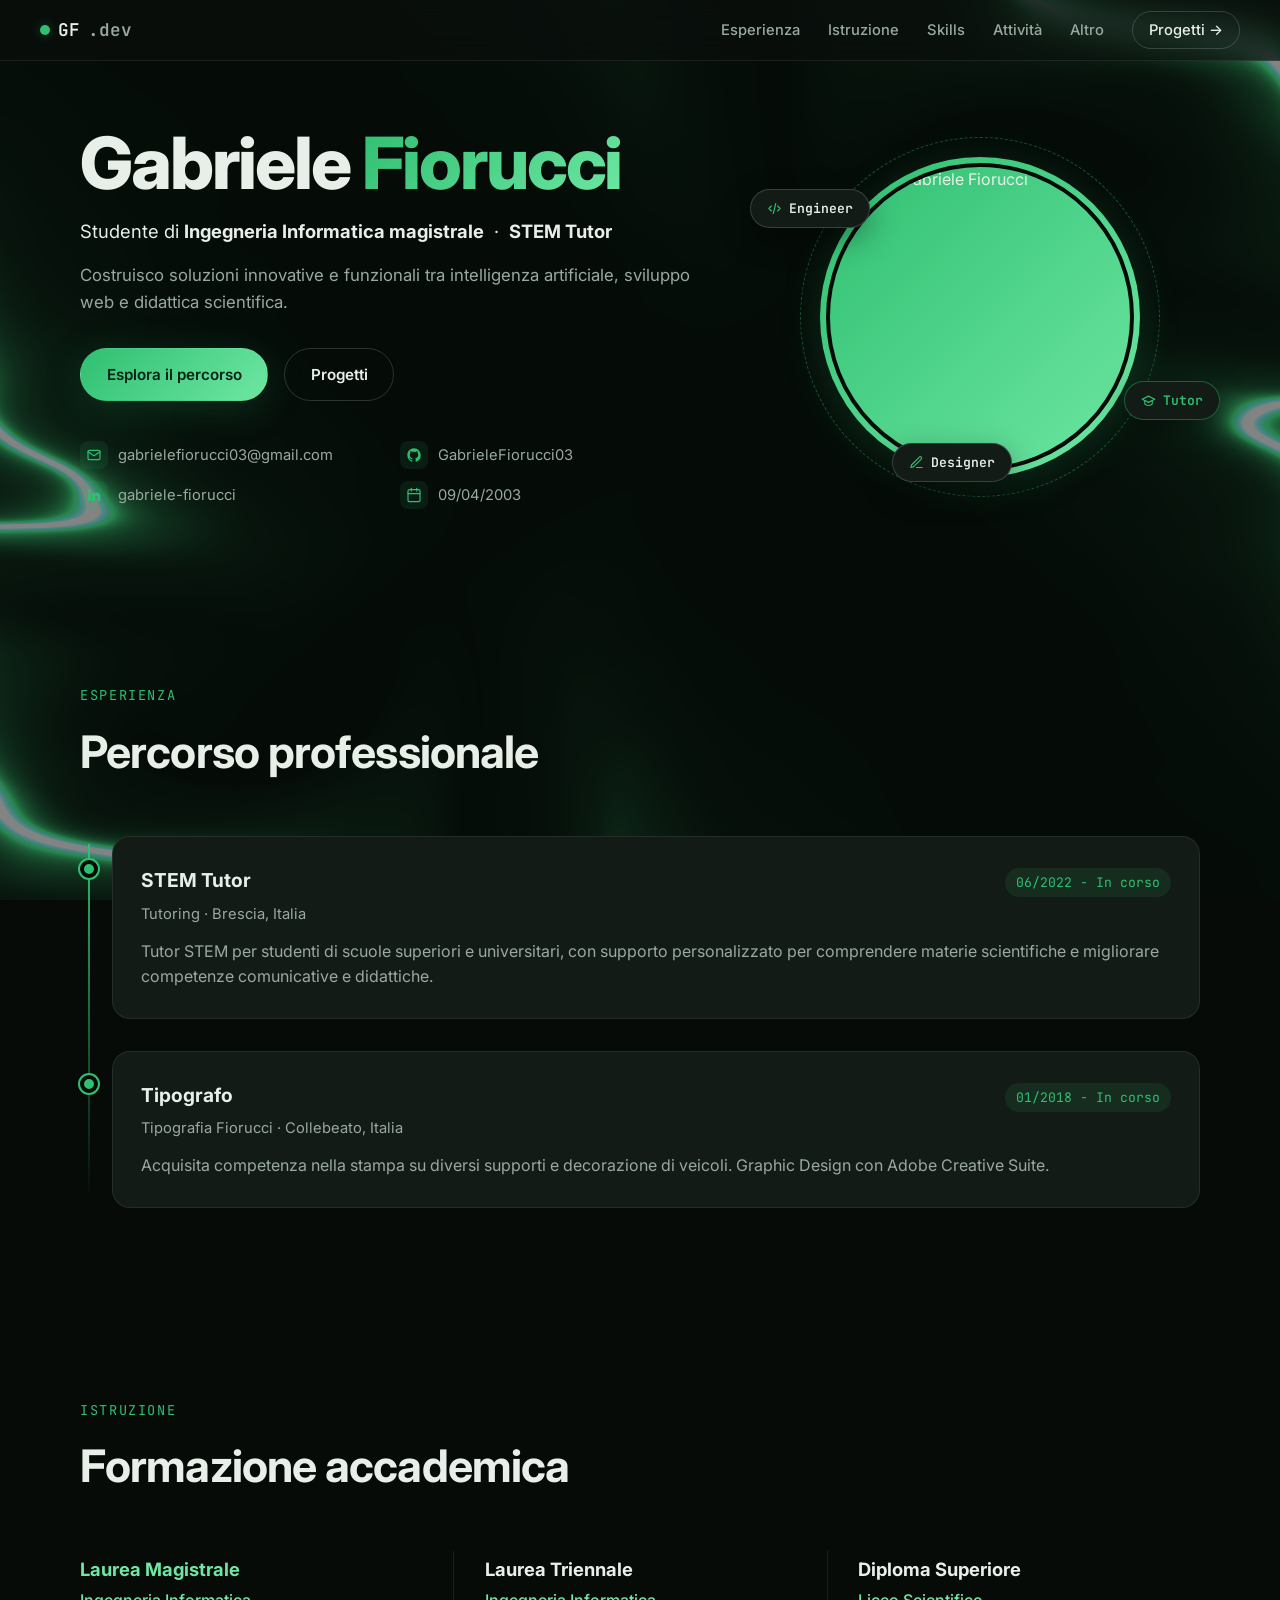
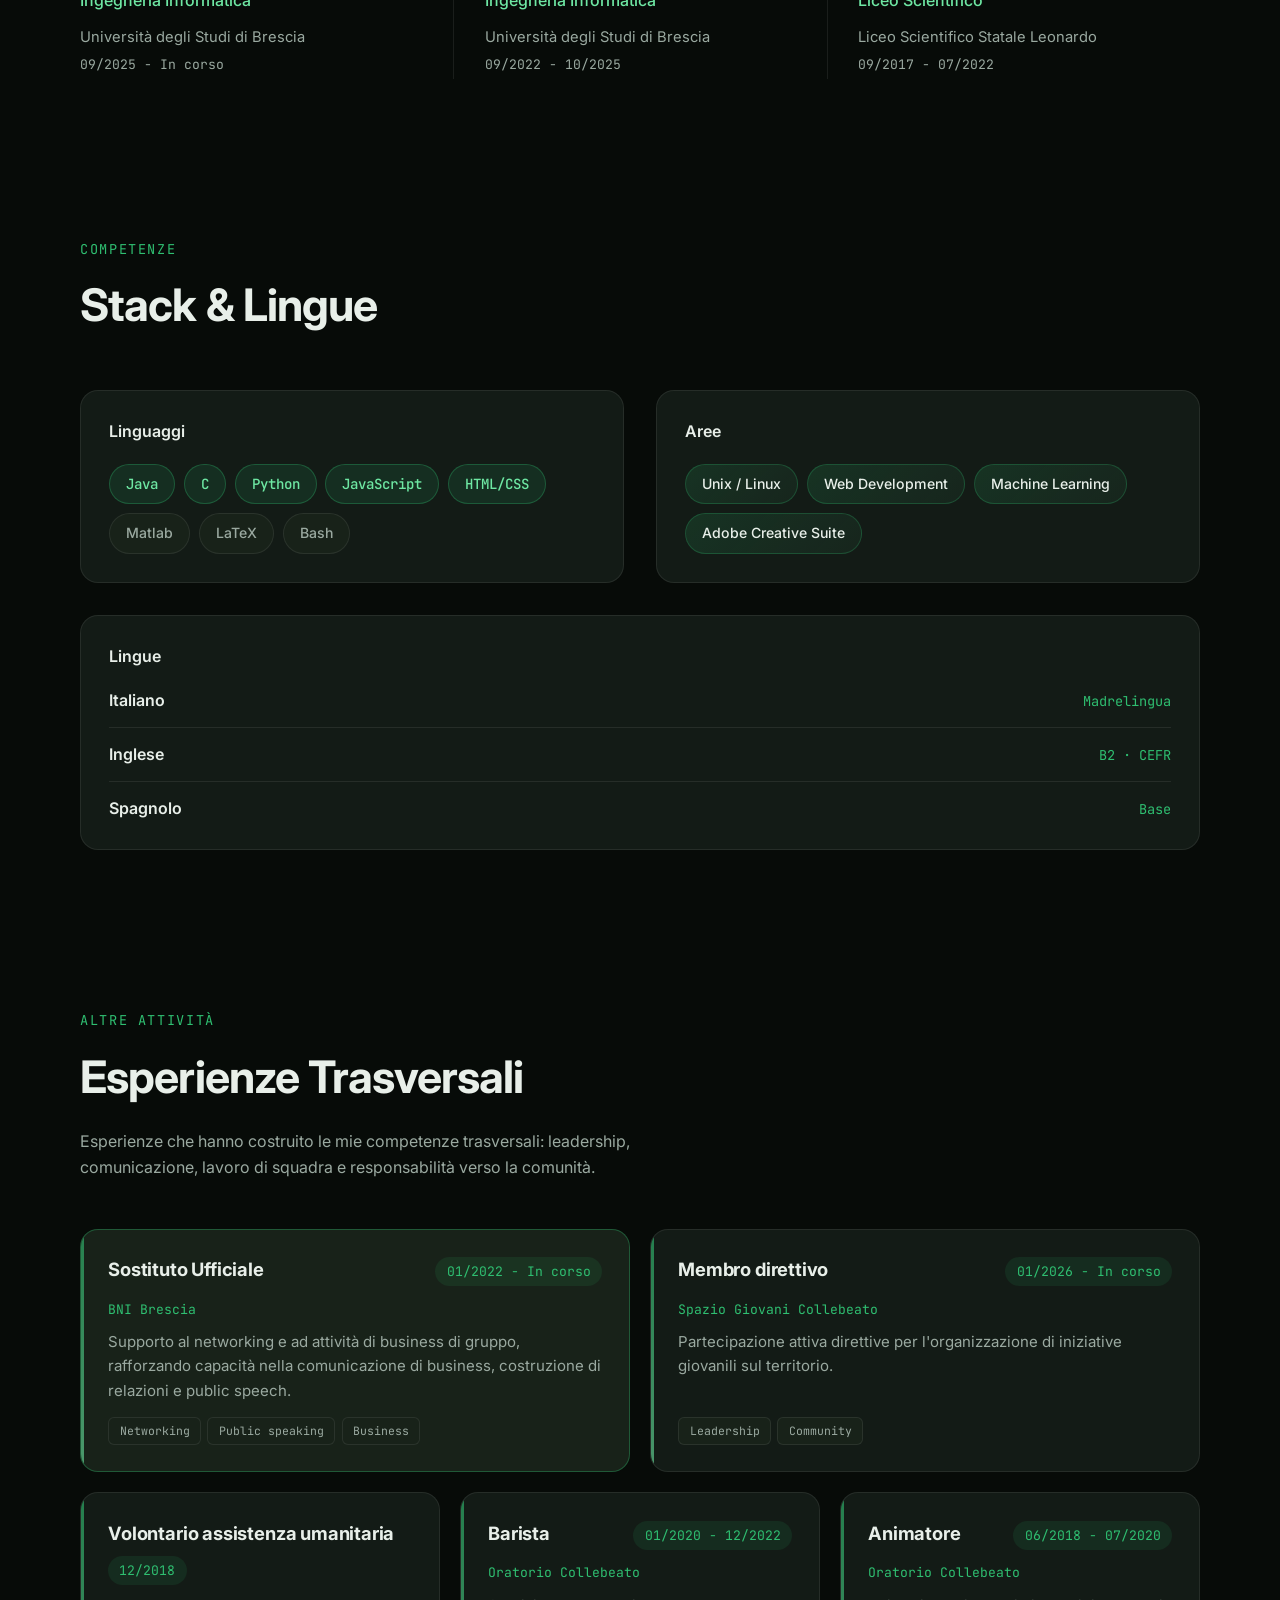
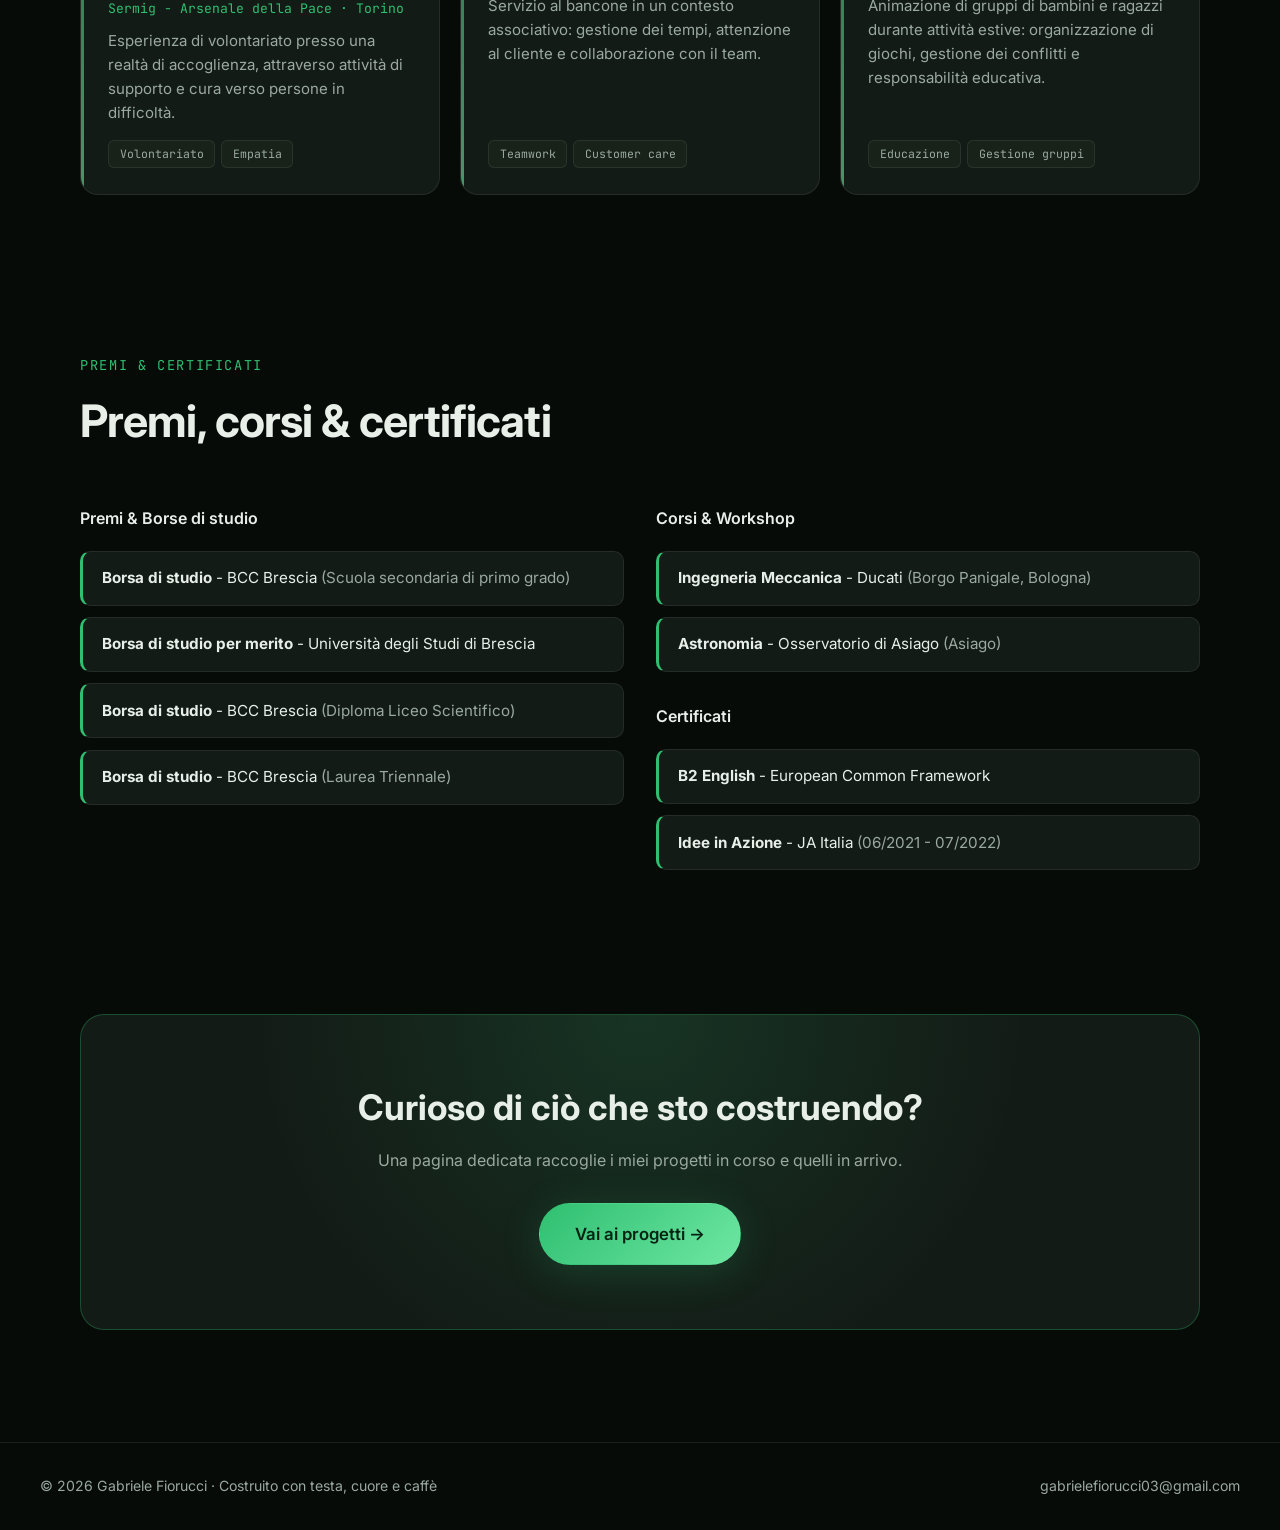
==== index.html @ 58f10c3e "sfondo" ====
<!DOCTYPE html>
<html lang="it">
<head>
  <meta charset="UTF-8" />
  <meta name="viewport" content="width=device-width, initial-scale=1.0" />
  <title>Gabriele Fiorucci - Ingegnere Informatico</title>
  <meta name="description" content="CV di Gabriele Fiorucci, studente di Ingegneria Informatica magistrale e STEM Tutor." />
  <link rel="preconnect" href="https://fonts.googleapis.com">
  <link rel="preconnect" href="https://fonts.gstatic.com" crossorigin>
  <link href="https://fonts.googleapis.com/css2?family=Inter:wght@300;400;500;600;700;800&family=JetBrains+Mono:wght@400;600&display=swap" rel="stylesheet">
  <link rel="stylesheet" href="css/style.css" />
</head>
<body>
  <canvas id="bg-fx" aria-hidden="true"></canvas>

  <nav class="nav">
    <a class="nav-brand" href="#top"><span class="dot"></span>GF<span class="muted">.dev</span></a>
    <ul class="nav-links">
      <li><a href="#experience">Esperienza</a></li>
      <li><a href="#education">Istruzione</a></li>
      <li><a href="#skills">Skills</a></li>
      <li><a href="#activities">Attività</a></li>
      <li><a href="#more">Altro</a></li>
      <li><a class="nav-cta" href="projects.html">Progetti →</a></li>
    </ul>
    <button class="nav-toggle" aria-label="Menu" aria-expanded="false"><span></span><span></span><span></span></button>
  </nav>

  <header id="top" class="hero">
    <div class="hero-inner">
      <div class="hero-text">

        <h1>Gabriele <span class="accent">Fiorucci</span></h1>
        <p class="tagline">Studente di <strong>Ingegneria Informatica magistrale</strong> &nbsp;·&nbsp; <strong>STEM Tutor</strong></p>
        <p class="lede">Costruisco soluzioni innovative e funzionali tra intelligenza artificiale, sviluppo web e didattica scientifica.</p>
        <div class="hero-cta">
          <a class="btn btn-primary" href="#experience">Esplora il percorso</a>
          <a class="btn btn-ghost" href="projects.html">Progetti</a>
        </div>
        <ul class="hero-meta">
          <li>
            <span class="ico">
              <svg viewBox="0 0 24 24" fill="none" stroke="currentColor" stroke-width="1.8" stroke-linecap="round" stroke-linejoin="round" aria-hidden="true"><path d="M3 7a2 2 0 0 1 2-2h14a2 2 0 0 1 2 2v10a2 2 0 0 1-2 2H5a2 2 0 0 1-2-2z"/><path d="m3 7 9 6 9-6"/></svg>
            </span>
            <a href="mailto:gabrielefiorucci03@gmail.com">gabrielefiorucci03@gmail.com</a>
          </li>
          <li>
            <span class="ico">
              <svg viewBox="0 0 24 24" fill="currentColor" aria-hidden="true"><path d="M12 2C6.48 2 2 6.58 2 12.25c0 4.53 2.87 8.37 6.84 9.73.5.1.68-.22.68-.48 0-.24-.01-.87-.01-1.71-2.78.62-3.37-1.37-3.37-1.37-.46-1.18-1.11-1.5-1.11-1.5-.91-.63.07-.62.07-.62 1 .07 1.53 1.06 1.53 1.06.89 1.56 2.34 1.11 2.91.85.09-.66.35-1.11.63-1.36-2.22-.26-4.55-1.14-4.55-5.07 0-1.12.39-2.03 1.03-2.75-.1-.26-.45-1.3.1-2.71 0 0 .84-.27 2.75 1.05a9.36 9.36 0 0 1 5 0c1.91-1.32 2.75-1.05 2.75-1.05.55 1.41.2 2.45.1 2.71.64.72 1.03 1.63 1.03 2.75 0 3.94-2.34 4.81-4.57 5.06.36.32.68.94.68 1.9 0 1.37-.01 2.47-.01 2.81 0 .27.18.59.69.48A10.02 10.02 0 0 0 22 12.25C22 6.58 17.52 2 12 2"/></svg>
            </span>
            <a href="https://github.com/GabrieleFiorucci03" target="_blank" rel="noopener">GabrieleFiorucci03</a>
          </li>
          <li>
            <span class="ico">
              <svg viewBox="0 0 24 24" fill="currentColor" aria-hidden="true"><path d="M4.98 3.5a2.5 2.5 0 1 1 0 5 2.5 2.5 0 0 1 0-5M3 9h4v12H3zM9 9h3.8v1.71h.05c.53-1 1.83-2.05 3.76-2.05 4.02 0 4.76 2.65 4.76 6.09V21h-4v-5.4c0-1.29-.02-2.95-1.8-2.95-1.8 0-2.07 1.4-2.07 2.85V21H9z"/></svg>
            </span>
            <a href="https://linkedin.com/in/gabriele-fiorucci-063081251" target="_blank" rel="noopener">gabriele-fiorucci</a>
          </li>
          <li>
            <span class="ico">
              <svg viewBox="0 0 24 24" fill="none" stroke="currentColor" stroke-width="1.8" stroke-linecap="round" stroke-linejoin="round" aria-hidden="true"><rect x="3" y="4" width="18" height="18" rx="2"/><path d="M16 2v4M8 2v4M3 10h18"/></svg>
            </span>
            <span>09/04/2003</span>
          </li>
        </ul>
      </div>
      <div class="hero-photo">
        <div class="photo-frame">
          <img src="assets/photo.jpeg" alt="Foto di Gabriele Fiorucci" />
          <div class="ring"></div>
        </div>
        <div class="badge badge-1">
          <svg viewBox="0 0 24 24" fill="none" stroke="currentColor" stroke-width="1.8" stroke-linecap="round" stroke-linejoin="round" aria-hidden="true"><path d="m7 8-4 4 4 4"/><path d="m17 8 4 4-4 4"/><path d="m14 4-4 16"/></svg>
          Engineer
        </div>
        <div class="badge badge-2">
          <svg viewBox="0 0 24 24" fill="none" stroke="currentColor" stroke-width="1.8" stroke-linecap="round" stroke-linejoin="round" aria-hidden="true"><path d="M22 10 12 5 2 10l10 5 10-5Z"/><path d="M6 12v5c0 1 2.5 3 6 3s6-2 6-3v-5"/></svg>
          Tutor
        </div>
        <div class="badge badge-3">
          <svg viewBox="0 0 24 24" fill="none" stroke="currentColor" stroke-width="1.8" stroke-linecap="round" stroke-linejoin="round" aria-hidden="true"><path d="M12 20h9"/><path d="M16.5 3.5a2.12 2.12 0 0 1 3 3L7 19l-4 1 1-4Z"/></svg>
          Designer
        </div>
      </div>
    </div>
  </header>

  <main>
    <section id="experience" class="section">
      <div class="section-head">
        <span class="kicker">Esperienza</span>
        <h2>Percorso professionale</h2>
      </div>
      <ol class="timeline">
        <li class="t-item">
          <div class="t-dot"></div>
          <div class="t-card">
            <div class="t-head">
              <h3>STEM Tutor</h3>
              <span class="t-date">06/2022 - In corso</span>
            </div>
            <p class="t-org">Tutoring · Brescia, Italia</p>
            <p>Tutor STEM per studenti di scuole superiori e universitari, con supporto personalizzato per comprendere materie scientifiche e migliorare competenze comunicative e didattiche.</p>
          </div>
        </li>
        <li class="t-item">
          <div class="t-dot"></div>
          <div class="t-card">
            <div class="t-head">
              <h3>Tipografo</h3>
              <span class="t-date">01/2018 - In corso</span>
            </div>
            <p class="t-org">Tipografia Fiorucci · Collebeato, Italia</p>
            <p>Acquisita competenza nella stampa su diversi supporti e decorazione di veicoli. Graphic Design con Adobe Creative Suite.</p>
          </div>
        </li>
      </ol>
    </section>

    <section id="education" class="section">
      <div class="section-head">
        <span class="kicker">Istruzione</span>
        <h2>Formazione accademica</h2>
      </div>
      <div class="edu-grid">
        <article class="edu-card highlight">
          <h3>Laurea Magistrale</h3>
          <p class="edu-sub">Ingegneria Informatica</p>
          <p class="edu-org">Università degli Studi di Brescia</p>
          <p class="edu-date">09/2025 - In corso</p>
        </article>
        <article class="edu-card">
          <h3>Laurea Triennale</h3>
          <p class="edu-sub">Ingegneria Informatica</p>
          <p class="edu-org">Università degli Studi di Brescia</p>
          <p class="edu-date">09/2022 - 10/2025</p>
        </article>
        <article class="edu-card">
          <h3>Diploma Superiore</h3>
          <p class="edu-sub">Liceo Scientifico</p>
          <p class="edu-org">Liceo Scientifico Statale Leonardo</p>
          <p class="edu-date">09/2017 - 07/2022</p>
        </article>
      </div>
    </section>

    <section id="skills" class="section">
      <div class="section-head">
        <span class="kicker">Competenze</span>
        <h2>Stack & Lingue</h2>
      </div>

      <div class="skills-wrap">
        <div class="skills-block">
          <h3 class="block-title">Linguaggi</h3>
          <div class="chips">
            <span class="chip chip-strong">Java</span>
            <span class="chip chip-strong">C</span>
            <span class="chip chip-strong">Python</span>
            <span class="chip chip-strong">JavaScript</span>
            <span class="chip chip-strong">HTML/CSS</span>
            <span class="chip">Matlab</span>
            <span class="chip">LaTeX</span>
            <span class="chip">Bash</span>
          </div>
        </div>
        <div class="skills-block">
          <h3 class="block-title">Aree</h3>
          <div class="chips">
            <span class="chip chip-accent">Unix / Linux</span>
            <span class="chip chip-accent">Web Development</span>
            <span class="chip chip-accent">Machine Learning</span>
            <span class="chip chip-accent">Adobe Creative Suite</span>
          </div>
        </div>
        <div class="skills-block">
          <h3 class="block-title">Lingue</h3>
          <ul class="lang-list">
            <li>
              <span class="lang-name">Italiano</span>
              <span class="lang-level">Madrelingua</span>
            </li>
            <li>
              <span class="lang-name">Inglese</span>
              <span class="lang-level">B2 · CEFR</span>
            </li>
            <li>
              <span class="lang-name">Spagnolo</span>
              <span class="lang-level">Base</span>
            </li>
          </ul>
        </div>
      </div>
    </section>

    <section id="activities" class="section">
      <div class="section-head">
        <span class="kicker">Altre attività</span>
        <h2>Esperienze Trasversali</h2>
        <p class="section-lede">Esperienze che hanno costruito le mie competenze trasversali: leadership, comunicazione, lavoro di squadra e responsabilità verso la comunità.</p>
      </div>

      <div class="activity-grid">
        <article class="act-card act-card-lg featured">
          <div class="act-head">
            <h3>Sostituto Ufficiale</h3>
            <span class="t-date">01/2022 - In corso</span>
          </div>
          <p class="act-org">BNI Brescia</p>
          <p class="act-desc">Supporto al networking e ad attività di business di gruppo, rafforzando capacità nella comunicazione di business, costruzione di relazioni e public speech.</p>
          <ul class="act-tags">
            <li>Networking</li>
            <li>Public speaking</li>
            <li>Business</li>
          </ul>
        </article>

        <article class="act-card act-card-lg">
          <div class="act-head">
            <h3>Membro direttivo</h3>
            <span class="t-date">01/2026 - In corso</span>
          </div>
          <p class="act-org">Spazio Giovani Collebeato</p>
          <p class="act-desc">Partecipazione attiva direttive per l'organizzazione di iniziative giovanili sul territorio.</p>
          <ul class="act-tags">
            <li>Leadership</li>
            <li>Community</li>
          </ul>
        </article>

        <article class="act-card act-card-lg">
          <div class="act-head">
            <h3>Volontario assistenza umanitaria</h3>
            <span class="t-date">12/2018</span>
          </div>
          <p class="act-org">Sermig - Arsenale della Pace · Torino</p>
          <p class="act-desc">Esperienza di volontariato presso una realtà di accoglienza, attraverso attività di supporto e cura verso persone in difficoltà.</p>
          <ul class="act-tags">
            <li>Volontariato</li>
            <li>Empatia</li>
          </ul>
        </article>

        <article class="act-card act-card-lg">
          <div class="act-head">
            <h3>Barista</h3>
            <span class="t-date">01/2020 - 12/2022</span>
          </div>
          <p class="act-org">Oratorio Collebeato</p>
          <p class="act-desc">Servizio al bancone in un contesto associativo: gestione dei tempi, attenzione al cliente e collaborazione con il team.</p>
          <ul class="act-tags">
            <li>Teamwork</li>
            <li>Customer care</li>
          </ul>
        </article>

        <article class="act-card act-card-lg">
          <div class="act-head">
            <h3>Animatore</h3>
            <span class="t-date">06/2018 - 07/2020</span>
          </div>
          <p class="act-org">Oratorio Collebeato</p>
          <p class="act-desc">Animazione di gruppi di bambini e ragazzi durante attività estive: organizzazione di giochi, gestione dei conflitti e responsabilità educativa.</p>
          <ul class="act-tags">
            <li>Educazione</li>
            <li>Gestione gruppi</li>
          </ul>
        </article>
      </div>
    </section>

    <section id="more" class="section">
      <div class="section-head">
        <span class="kicker">Premi &amp; certificati</span>
        <h2>Premi, corsi & certificati</h2>
      </div>

      <div class="more-grid">
        <div class="more-col">
          <h3 class="block-title">Premi & Borse di studio</h3>
          <ul class="award-list">
            <li><strong>Borsa di studio</strong> - BCC Brescia <span class="muted">(Scuola secondaria di primo grado)</span></li>
            <li><strong>Borsa di studio per merito</strong> - Università degli Studi di Brescia</li>
            <li><strong>Borsa di studio</strong> - BCC Brescia <span class="muted">(Diploma Liceo Scientifico)</span></li>
            <li><strong>Borsa di studio</strong> - BCC Brescia <span class="muted">(Laurea Triennale)</span></li>
          </ul>
        </div>

        <div class="more-col">
          <h3 class="block-title">Corsi & Workshop</h3>
          <ul class="award-list">
            <li><strong>Ingegneria Meccanica</strong> - Ducati <span class="muted">(Borgo Panigale, Bologna)</span></li>
            <li><strong>Astronomia</strong> - Osservatorio di Asiago <span class="muted">(Asiago)</span></li>
          </ul>

          <h3 class="block-title" style="margin-top:2rem;">Certificati</h3>
          <ul class="award-list">
            <li><strong>B2 English</strong> - European Common Framework</li>
            <li><strong>Idee in Azione</strong> - JA Italia <span class="muted">(06/2021 - 07/2022)</span></li>
          </ul>
        </div>
      </div>
    </section>

    <section class="cta-section">
      <div class="cta-card">
        <h2>Curioso di ciò che sto costruendo?</h2>
        <p>Una pagina dedicata raccoglie i miei progetti in corso e quelli in arrivo.</p>
        <a class="btn btn-primary big" href="projects.html">Vai ai progetti →</a>
      </div>
    </section>
  </main>

  <footer class="footer">
    <div class="foot-inner">
      <p>© <span id="year"></span> Gabriele Fiorucci · Costruito con testa, cuore e caffè</p>
      <p class="muted">gabrielefiorucci03@gmail.com</p>
    </div>
  </footer>

  <script src="js/main.js"></script>
</body>
</html>
---- css/style.css ----
/* ============ Tokens ============ */
:root {
  --bg: #070b08;
  --bg-2: #0a0f0b;
  --surface: #131b16;
  --surface-2: #182219;
  --border: rgba(255, 255, 255, 0.08);
  --border-strong: rgba(255, 255, 255, 0.16);
  --text: #e8efe9;
  --text-muted: #9aa9a0;
  --accent: #2fbf71;
  --accent-2: #6ee7a3;
  --accent-deep: #0f4d0f;
  --accent-glow: rgba(47, 191, 113, 0.35);
  --gradient: linear-gradient(135deg, #2fbf71 0%, #6ee7a3 100%);
  --radius: 18px;
  --radius-sm: 10px;
  --shadow-soft: 0 10px 30px rgba(0, 0, 0, 0.35);
  --shadow-glow: 0 8px 40px rgba(47, 191, 113, 0.18);
  --max: 1200px;
  --pad: clamp(1rem, 4vw, 2.5rem);
}

* { box-sizing: border-box; margin: 0; padding: 0; }

html { scroll-behavior: smooth; }

body {
  font-family: 'Inter', system-ui, -apple-system, Segoe UI, sans-serif;
  background: var(--bg);
  color: var(--text);
  line-height: 1.6;
  overflow-x: hidden;
  position: relative;
  min-height: 100vh;
}

a { color: inherit; text-decoration: none; }

img { max-width: 100%; display: block; }

.muted { color: var(--text-muted); }
.accent { color: var(--accent); }

/* ============ Decorative background ============ */
/* Animated "LiquidChrome" effect (React Bits) ported to a vanilla WebGL canvas.
   Falls back to the flat bg color if WebGL is unavailable; renders a single
   static frame under reduced-motion. */
#bg-fx {
  position: fixed;
  inset: 0;
  z-index: -2;
  width: 100%;
  height: 100%;
  display: block;
  pointer-events: none;
  background-color: var(--bg);
  /* Hold the effect back so it reads as ambient texture, not a foreground layer. */
  opacity: 0.5;
}

/* ============ Nav ============ */
.nav {
  position: sticky; top: 0; z-index: 50;
  display: flex; align-items: center; justify-content: space-between;
  padding: 1rem var(--pad);
  background: rgba(11, 15, 12, 0.7);
  backdrop-filter: blur(14px);
  -webkit-backdrop-filter: blur(14px);
  border-bottom: 1px solid var(--border);
}
.nav-brand {
  font-family: 'JetBrains Mono', monospace;
  font-weight: 600;
  font-size: 1.1rem;
  display: flex; align-items: center; gap: .5rem;
}
.nav-brand .dot {
  width: 10px; height: 10px; border-radius: 50%;
  background: var(--accent);
  box-shadow: 0 0 12px var(--accent-glow);
}
.nav-links {
  list-style: none; display: flex; gap: 1.75rem;
  align-items: center;
}
.nav-links a {
  font-size: .92rem; font-weight: 500;
  color: var(--text-muted);
  transition: color .2s;
  position: relative;
}
.nav-links a:hover { color: var(--text); }
.nav-links .nav-cta {
  padding: .55rem 1rem;
  border-radius: 999px;
  border: 1px solid var(--border-strong);
  color: var(--text);
}
.nav-links .nav-cta:hover { border-color: var(--accent); color: var(--accent); }
.nav-links .nav-cta.active { background: var(--accent); color: #042312; border-color: var(--accent); }
.nav-toggle { display: none; background: none; border: none; cursor: pointer; flex-direction: column; gap: 5px; padding: 8px; }
.nav-toggle span { width: 24px; height: 2px; background: var(--text); border-radius: 2px; transition: .25s; }

/* ============ Hero ============ */
.hero {
  padding: 4rem var(--pad) 6rem;
  max-width: var(--max);
  margin: 0 auto;
  position: relative;
}
.hero-inner {
  display: grid;
  grid-template-columns: 1.4fr 1fr;
  gap: 4rem;
  align-items: center;
}
.eyebrow {
  display: inline-flex; align-items: center; gap: .55rem;
  font-family: 'JetBrains Mono', monospace;
  font-size: .8rem; font-weight: 500;
  color: var(--accent);
  text-transform: uppercase;
  letter-spacing: .12em;
  padding: .4rem .9rem;
  border: 1px solid rgba(47, 191, 113, 0.3);
  border-radius: 999px;
  background: rgba(47, 191, 113, 0.08);
  margin-bottom: 1.5rem;
}
.pulse {
  width: 8px; height: 8px; border-radius: 50%; background: var(--accent);
  box-shadow: 0 0 0 0 var(--accent);
  animation: pulse 2s infinite;
}
@keyframes pulse {
  0% { box-shadow: 0 0 0 0 rgba(47, 191, 113, 0.6); }
  70% { box-shadow: 0 0 0 10px rgba(47, 191, 113, 0); }
  100% { box-shadow: 0 0 0 0 rgba(47, 191, 113, 0); }
}

.hero h1 {
  font-size: clamp(2.5rem, 6vw, 4.5rem);
  font-weight: 800;
  line-height: 1.05;
  letter-spacing: -0.03em;
  margin-bottom: 1rem;
}
.hero h1 .accent {
  background: var(--gradient);
  -webkit-background-clip: text;
  background-clip: text;
  -webkit-text-fill-color: transparent;
}
.tagline {
  font-size: 1.15rem;
  color: var(--text);
  margin-bottom: 1rem;
}
.lede {
  font-size: 1.05rem;
  color: var(--text-muted);
  max-width: 56ch;
  margin-bottom: 2rem;
}

.hero-cta { display: flex; gap: 1rem; flex-wrap: wrap; margin-bottom: 2.5rem; }
.btn {
  display: inline-flex; align-items: center; gap: .5rem;
  padding: .85rem 1.6rem;
  border-radius: 999px;
  font-weight: 600;
  font-size: .95rem;
  transition: transform .2s, box-shadow .2s, background .2s, color .2s;
  cursor: pointer;
  border: 1px solid transparent;
}
.btn-primary {
  background: var(--gradient);
  color: #042312;
  box-shadow: var(--shadow-glow);
}
.btn-primary:hover { transform: translateY(-2px); box-shadow: 0 12px 50px rgba(47, 191, 113, 0.35); }
.btn-ghost {
  border-color: var(--border-strong);
  color: var(--text);
}
.btn-ghost:hover { border-color: var(--accent); color: var(--accent); }
.btn.big { padding: 1.05rem 2.2rem; font-size: 1.05rem; }

.hero-meta {
  list-style: none;
  display: grid;
  grid-template-columns: repeat(2, 1fr);
  gap: .75rem 1.5rem;
  font-size: .92rem;
  color: var(--text-muted);
}
.hero-meta li { display: flex; align-items: center; gap: .6rem; }
.hero-meta li.full { grid-column: 1 / -1; }
.hero-meta .ico {
  display: inline-flex; width: 28px; height: 28px;
  align-items: center; justify-content: center;
  border-radius: 8px;
  background: rgba(47, 191, 113, 0.1);
  color: var(--accent);
  flex-shrink: 0;
}
.hero-meta .ico svg { width: 16px; height: 16px; }
.hero-meta a:hover { color: var(--accent); }

/* Photo */
.hero-photo { position: relative; display: flex; justify-content: center; align-items: center; }
.photo-frame {
  position: relative;
  width: 320px; height: 320px;
  border-radius: 50%;
  padding: 6px;
  background: var(--gradient);
  box-shadow: var(--shadow-glow);
}
.photo-frame img {
  width: 100%; height: 100%;
  border-radius: 50%;
  object-fit: cover;
  border: 4px solid var(--bg);
}
.ring {
  position: absolute; inset: -20px;
  border: 1px dashed rgba(47, 191, 113, 0.4);
  border-radius: 50%;
  animation: spin 30s linear infinite;
}
@keyframes spin { to { transform: rotate(360deg); } }

.badge {
  position: absolute;
  display: inline-flex;
  align-items: center;
  gap: .45rem;
  padding: .5rem 1rem;
  border-radius: 999px;
  background: var(--surface);
  border: 1px solid var(--border-strong);
  font-size: .82rem;
  font-weight: 600;
  font-family: 'JetBrains Mono', monospace;
  box-shadow: var(--shadow-soft);
  animation: float 4s ease-in-out infinite;
}
.badge svg { width: 15px; height: 15px; color: var(--accent); }
.badge-1 { top: 10%; left: -10px; animation-delay: 0s; }
.badge-2 { bottom: 18%; right: -20px; animation-delay: 1.3s; color: var(--accent); border-color: rgba(47,191,113,.4); }
.badge-3 { bottom: -5px; left: 30%; animation-delay: 2.6s; }
@keyframes float {
  0%, 100% { transform: translateY(0); }
  50% { transform: translateY(-10px); }
}

/* ============ Sections ============ */
.section {
  max-width: var(--max);
  margin: 0 auto;
  padding: 5rem var(--pad);
}
.section-head {
  margin-bottom: 3rem;
}
.kicker {
  font-family: 'JetBrains Mono', monospace;
  font-size: .85rem;
  color: var(--accent);
  letter-spacing: .12em;
  text-transform: uppercase;
  display: block;
  margin-bottom: .6rem;
}
.section h2 {
  font-size: clamp(1.8rem, 4vw, 2.8rem);
  font-weight: 700;
  letter-spacing: -0.02em;
}

/* ============ About ============ */
.about-grid {
  display: grid;
  grid-template-columns: repeat(auto-fit, minmax(260px, 1fr));
  gap: 1.5rem;
}
.about-card {
  background: var(--surface);
  border: 1px solid var(--border);
  border-radius: var(--radius);
  padding: 1.75rem;
  transition: transform .25s, border-color .25s, background .25s;
}
.about-card:hover {
  transform: translateY(-4px);
  border-color: rgba(47, 191, 113, 0.4);
  background: var(--surface-2);
}
.about-card h3 {
  font-size: 1.1rem;
  margin-bottom: .75rem;
  color: var(--accent-2);
}
.about-card p { color: var(--text-muted); font-size: .95rem; }
.about-card .data {
  font-family: 'JetBrains Mono', monospace;
  color: var(--text);
  font-size: 1.1rem;
}

/* ============ Timeline ============ */
.timeline {
  list-style: none;
  position: relative;
  padding-left: 2rem;
}
.timeline::before {
  content: '';
  position: absolute;
  left: 8px; top: 8px; bottom: 8px;
  width: 2px;
  background: linear-gradient(to bottom, var(--accent), transparent);
}
.t-item { position: relative; margin-bottom: 2rem; }
.t-dot {
  position: absolute; left: -2rem; top: 1.5rem;
  width: 18px; height: 18px;
  border-radius: 50%;
  background: var(--accent);
  border: 4px solid var(--bg);
  box-shadow: 0 0 0 2px var(--accent);
}
.t-card {
  background: var(--surface);
  border: 1px solid var(--border);
  border-radius: var(--radius);
  padding: 1.75rem;
  transition: transform .25s, border-color .25s;
}
.t-card:hover { transform: translateX(6px); border-color: rgba(47, 191, 113, 0.4); }
.t-head {
  display: flex; justify-content: space-between; align-items: baseline;
  flex-wrap: wrap; gap: .5rem;
  margin-bottom: .35rem;
}
.t-head h3 { font-size: 1.2rem; }
.t-date {
  font-family: 'JetBrains Mono', monospace;
  font-size: .82rem;
  color: var(--accent);
  background: rgba(47, 191, 113, 0.1);
  padding: .25rem .7rem;
  border-radius: 999px;
}
.t-org { color: var(--text-muted); font-size: .92rem; margin-bottom: .75rem; }
.t-card p:last-child { color: var(--text-muted); }

/* ============ Education ============ */
.edu-grid {
  display: grid;
  grid-template-columns: repeat(3, 1fr);
  gap: 0;
}
.edu-card {
  background: transparent;
  border: none;
  border-left: 1px solid var(--border);
  border-radius: 0;
  padding: .25rem 1.9rem;
  position: relative;
}
.edu-card:first-child { border-left: none; padding-left: 0; }
.edu-card.highlight h3 { color: var(--accent-2); }
.edu-tag {
  position: absolute; top: 1rem; right: 1rem;
  font-family: 'JetBrains Mono', monospace;
  font-size: .7rem;
  background: var(--accent);
  color: #042312;
  padding: .25rem .6rem;
  border-radius: 999px;
  font-weight: 600;
}
.edu-card h3 { font-size: 1.15rem; margin-bottom: .25rem; }
.edu-sub { color: var(--accent-2); font-weight: 500; margin-bottom: .8rem; }
.edu-org { color: var(--text-muted); font-size: .92rem; margin-bottom: .25rem; }
.edu-date { font-family: 'JetBrains Mono', monospace; font-size: .82rem; color: var(--text-muted); }

/* ============ Skills ============ */
.skills-wrap {
  display: grid;
  grid-template-columns: 1fr 1fr;
  gap: 2rem;
}
.skills-block {
  background: var(--surface);
  border: 1px solid var(--border);
  border-radius: var(--radius);
  padding: 1.75rem;
}
.skills-block:last-child { grid-column: 1 / -1; }
.block-title {
  font-size: 1rem;
  color: var(--text);
  margin-bottom: 1.2rem;
  font-weight: 600;
}
.chips { display: flex; flex-wrap: wrap; gap: .55rem; }
.chip {
  display: inline-flex; align-items: center;
  padding: .5rem 1rem;
  border-radius: 999px;
  background: var(--surface-2);
  border: 1px solid var(--border);
  font-size: .88rem;
  font-weight: 500;
  color: var(--text-muted);
  transition: all .2s;
}
.chip:hover {
  color: var(--text);
  border-color: var(--accent);
  transform: translateY(-2px);
}
.chip-strong {
  background: rgba(47, 191, 113, 0.12);
  color: var(--accent-2);
  border-color: rgba(47, 191, 113, 0.3);
  font-family: 'JetBrains Mono', monospace;
}
.chip-accent {
  background: linear-gradient(135deg, rgba(47, 191, 113, 0.15), rgba(110, 231, 163, 0.05));
  color: var(--text);
  border-color: rgba(47, 191, 113, 0.25);
}

.lang-list { list-style: none; display: flex; flex-direction: column; }
.lang-list li {
  display: flex;
  justify-content: space-between;
  align-items: baseline;
  gap: 1rem;
  padding: .85rem 0;
  border-bottom: 1px solid var(--border);
}
.lang-list li:first-child { padding-top: 0; }
.lang-list li:last-child { border-bottom: none; padding-bottom: 0; }
.lang-name { font-weight: 600; }
.lang-level {
  font-family: 'JetBrains Mono', monospace;
  font-size: .85rem;
  color: var(--accent);
}

/* ============ More section ============ */
.more-grid {
  display: grid;
  grid-template-columns: 1fr 1fr;
  gap: 2rem;
}
.more-col.full { grid-column: 1 / -1; }
.award-list { list-style: none; display: flex; flex-direction: column; gap: .7rem; }
.award-list li {
  background: var(--surface);
  border: 1px solid var(--border);
  border-left: 3px solid var(--accent);
  padding: .9rem 1.2rem;
  border-radius: var(--radius-sm);
  font-size: .95rem;
}
.section-lede {
  color: var(--text-muted);
  font-size: 1rem;
  max-width: 62ch;
  margin-top: 1rem;
}
.activity-grid {
  display: grid;
  grid-template-columns: repeat(6, 1fr);
  gap: 1.25rem;
}
.activity-grid .act-card-lg { grid-column: span 2; }
.activity-grid .act-card-lg.featured,
.activity-grid .act-card-lg:nth-child(2) { grid-column: span 3; }
.act-card {
  background: var(--surface);
  border: 1px solid var(--border);
  border-radius: var(--radius);
  padding: 1.3rem;
  transition: border-color .25s, transform .25s;
}
.act-card:hover { border-color: rgba(47, 191, 113, 0.4); transform: translateY(-3px); }
.act-card h4 { font-size: 1rem; margin-bottom: .35rem; }
.act-card .act-org {
  font-family: 'JetBrains Mono', monospace;
  font-size: .8rem;
  color: var(--accent);
  margin-bottom: .5rem;
}
.act-card p:last-child { color: var(--text-muted); font-size: .9rem; }

/* Larger activity cards (top-level Altre attività section) */
.act-card-lg {
  position: relative;
  padding: 1.6rem 1.7rem;
  display: flex;
  flex-direction: column;
  gap: .65rem;
  overflow: hidden;
  transition: transform .25s, border-color .25s, box-shadow .25s;
}
.act-card-lg::before {
  content: '';
  position: absolute;
  left: 0; top: 0; bottom: 0;
  width: 3px;
  background: var(--gradient);
  opacity: .6;
  transition: opacity .25s, width .25s;
}
.act-card-lg:hover {
  transform: translateY(-4px);
  border-color: rgba(47, 191, 113, 0.4);
  box-shadow: var(--shadow-glow);
}
.act-card-lg:hover::before { opacity: 1; width: 5px; }
.act-card-lg.featured {
  background: var(--surface-2);
  border-color: rgba(47, 191, 113, 0.35);
}
.act-card-lg .act-head {
  display: flex;
  justify-content: space-between;
  align-items: baseline;
  flex-wrap: wrap;
  gap: .5rem;
  margin-bottom: .15rem;
}
.act-card-lg .act-head h3 {
  font-size: 1.15rem;
  letter-spacing: -0.01em;
}
.act-card-lg .act-org {
  font-family: 'JetBrains Mono', monospace;
  font-size: .82rem;
  color: var(--accent);
  margin: 0;
}
.act-card-lg .act-desc {
  color: var(--text-muted);
  font-size: .94rem;
  flex: 1;
}
.act-tags {
  list-style: none;
  display: flex;
  flex-wrap: wrap;
  gap: .4rem;
  margin-top: .25rem;
}
.act-tags li {
  font-family: 'JetBrains Mono', monospace;
  font-size: .72rem;
  padding: .25rem .65rem;
  background: var(--surface-2);
  border: 1px solid var(--border);
  border-radius: 6px;
  color: var(--text-muted);
}

/* ============ CTA ============ */
.cta-section {
  max-width: var(--max);
  margin: 0 auto;
  padding: 4rem var(--pad);
}
.cta-card {
  background: var(--surface);
  border: 1px solid rgba(47, 191, 113, 0.3);
  border-radius: 24px;
  padding: clamp(2rem, 5vw, 4rem);
  text-align: center;
  position: relative;
  overflow: hidden;
}
.cta-card::before {
  content: '';
  position: absolute;
  inset: 0;
  background: radial-gradient(circle at 50% 0%, rgba(47, 191, 113, 0.15), transparent 60%);
  pointer-events: none;
}
.cta-card h2 {
  font-size: clamp(1.5rem, 3.5vw, 2.2rem);
  margin-bottom: .8rem;
  position: relative;
}
.cta-card p { color: var(--text-muted); margin-bottom: 1.8rem; position: relative; }
.cta-card .btn { position: relative; }

/* ============ Projects page ============ */
.proj-hero {
  max-width: var(--max);
  margin: 0 auto;
  padding: 4rem var(--pad) 2rem;
  text-align: center;
}
.proj-hero h1 {
  font-size: clamp(2.5rem, 6vw, 4rem);
  font-weight: 800;
  letter-spacing: -0.03em;
  margin: 1rem 0;
}
.proj-hero h1 .accent {
  background: var(--gradient);
  -webkit-background-clip: text;
  background-clip: text;
  -webkit-text-fill-color: transparent;
}
.proj-hero .lede { max-width: 60ch; margin: 0 auto; color: var(--text-muted); }

.proj-main { padding-bottom: 3rem; }

.proj-grid {
  display: grid;
  grid-template-columns: repeat(auto-fit, minmax(290px, 1fr));
  gap: 1.5rem;
}
.proj-card {
  background: var(--surface);
  border: 1px solid var(--border);
  border-radius: var(--radius);
  padding: 1.75rem;
  position: relative;
  transition: transform .25s, border-color .25s, box-shadow .25s;
  display: flex;
  flex-direction: column;
  gap: 1rem;
  min-height: 240px;
}
.proj-card:hover {
  transform: translateY(-6px);
  border-color: rgba(47, 191, 113, 0.4);
  box-shadow: var(--shadow-glow);
}
.proj-card.placeholder {
  border-style: dashed;
  background: var(--surface);
}
.proj-card.muted-card { background: var(--surface); }

.proj-status {
  font-family: 'JetBrains Mono', monospace;
  font-size: .72rem;
  font-weight: 600;
  text-transform: uppercase;
  letter-spacing: .1em;
  padding: .3rem .7rem;
  border-radius: 999px;
  align-self: flex-start;
}
.status-active {
  background: rgba(47, 191, 113, 0.15);
  color: var(--accent-2);
  border: 1px solid rgba(47, 191, 113, 0.3);
}
.status-done {
  background: rgba(110, 231, 163, 0.12);
  color: var(--accent-2);
  border: 1px solid rgba(110, 231, 163, 0.3);
}
.status-planned {
  background: rgba(255, 255, 255, 0.05);
  color: var(--text-muted);
  border: 1px solid var(--border);
}
.proj-card h3 { font-size: 1.2rem; }
.proj-desc { color: var(--text-muted); font-size: .94rem; flex: 1; }
.proj-tags { display: flex; flex-wrap: wrap; gap: .4rem; }
.tag {
  font-family: 'JetBrains Mono', monospace;
  font-size: .75rem;
  padding: .25rem .65rem;
  background: var(--surface-2);
  border: 1px solid var(--border);
  border-radius: 6px;
  color: var(--text-muted);
}
.proj-meta {
  font-family: 'JetBrains Mono', monospace;
  font-size: .8rem;
  color: var(--text-muted);
  border-top: 1px solid var(--border);
  padding-top: .75rem;
}
.proj-meta a { display: inline-flex; align-items: center; gap: .45rem; transition: color .2s; }
.proj-meta a:hover { color: var(--accent); }
.proj-meta svg { width: 15px; height: 15px; }

/* ============ Footer ============ */
.footer {
  border-top: 1px solid var(--border);
  margin-top: 3rem;
  padding: 2rem var(--pad);
}
.foot-inner {
  max-width: var(--max);
  margin: 0 auto;
  display: flex;
  justify-content: space-between;
  flex-wrap: wrap;
  gap: 1rem;
  font-size: .88rem;
  color: var(--text-muted);
}

/* ============ Reveal animation ============ */
.reveal {
  opacity: 0;
  transform: translateY(20px);
  transition: opacity .7s ease, transform .7s ease;
}
.reveal.in-view { opacity: 1; transform: translateY(0); }

/* ============ Responsive ============ */
@media (max-width: 900px) {
  .hero-inner { grid-template-columns: 1fr; gap: 3rem; text-align: center; }
  .hero-meta { grid-template-columns: 1fr; justify-items: center; }
  .hero-meta li { justify-content: center; }
  .hero-cta { justify-content: center; }
  .photo-frame { width: 240px; height: 240px; }
  .skills-wrap { grid-template-columns: 1fr; }
  .more-grid { grid-template-columns: 1fr; }

  .edu-grid { grid-template-columns: 1fr; }
  .edu-card { border-left: none; border-top: 1px solid var(--border); padding: 1.25rem 0; }
  .edu-card:first-child { border-top: none; padding-top: 0; }

  .activity-grid { grid-template-columns: 1fr; }
  .activity-grid .act-card-lg,
  .activity-grid .act-card-lg.featured,
  .activity-grid .act-card-lg:nth-child(2) { grid-column: auto; }

  .nav-toggle { display: flex; }
  .nav-links {
    position: absolute;
    top: 100%; left: 0; right: 0;
    flex-direction: column;
    background: var(--bg-2);
    border-bottom: 1px solid var(--border);
    padding: 1.5rem;
    gap: 1rem;
    transform: translateY(-10px);
    opacity: 0;
    pointer-events: none;
    transition: .25s;
  }
  .nav-links.open { transform: translateY(0); opacity: 1; pointer-events: auto; }
}

@media (max-width: 520px) {
  .badge { font-size: .72rem; padding: .4rem .7rem; }
  .badge-1 { left: 0; top: 0; }
  .badge-2 { right: 0; }
}

/* ============ Reduced motion ============ */
@media (prefers-reduced-motion: reduce) {
  *, *::before, *::after {
    animation-duration: 0.01ms !important;
    animation-iteration-count: 1 !important;
    transition-duration: 0.01ms !important;
    scroll-behavior: auto !important;
  }
  .ring { animation: none; }
  .reveal { opacity: 1 !important; transform: none !important; }
}
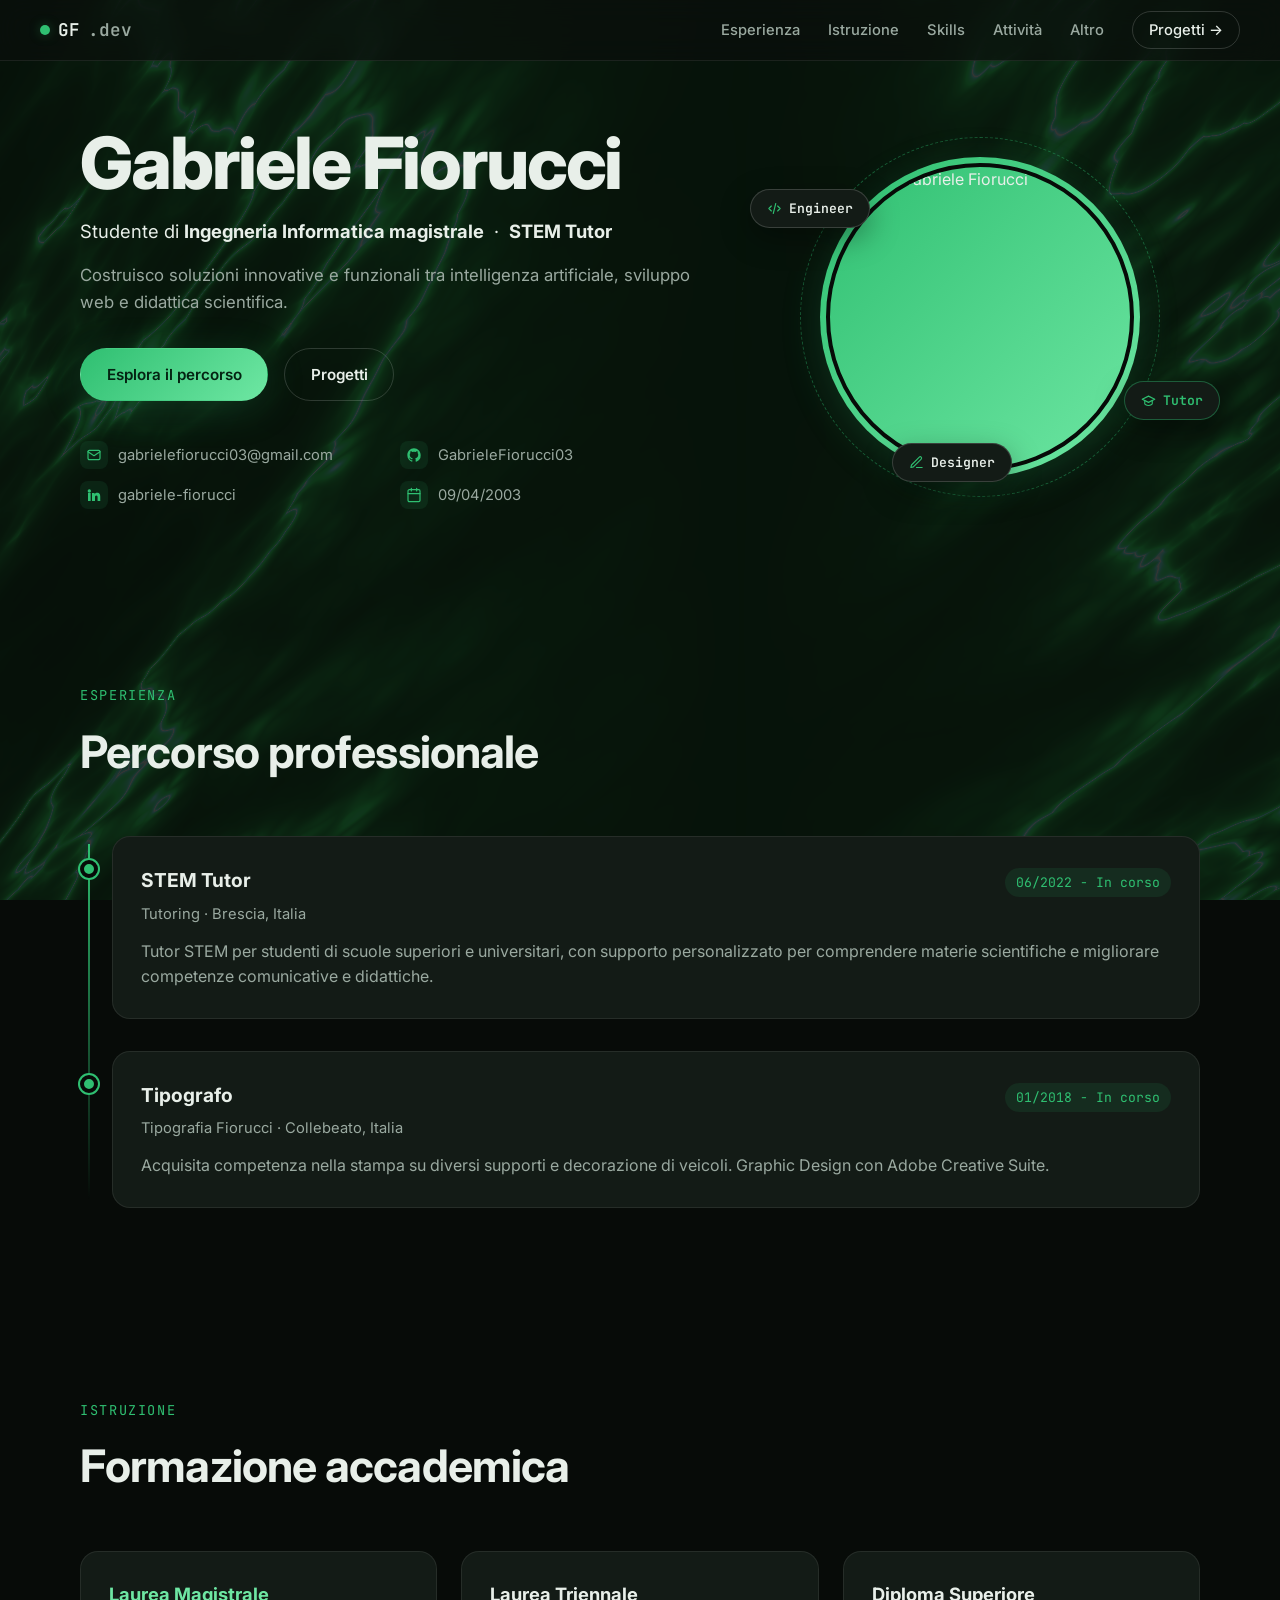
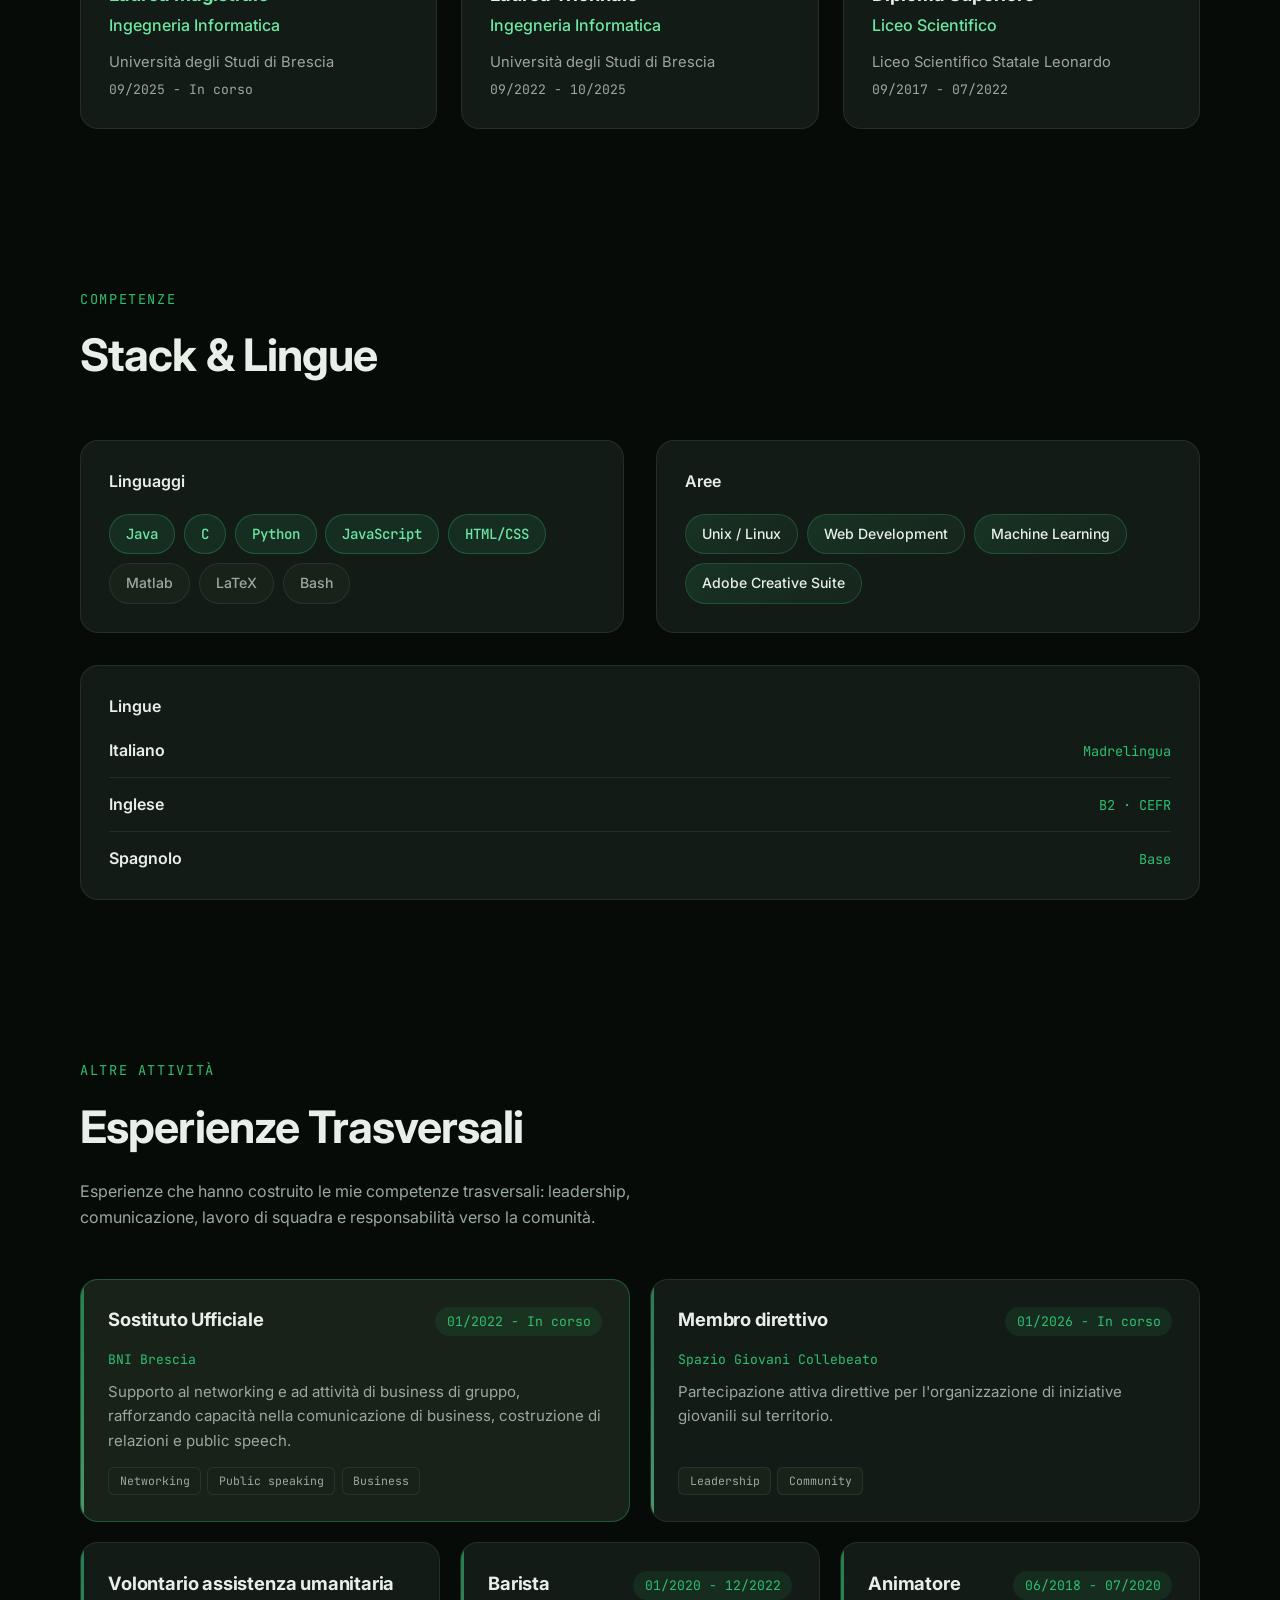
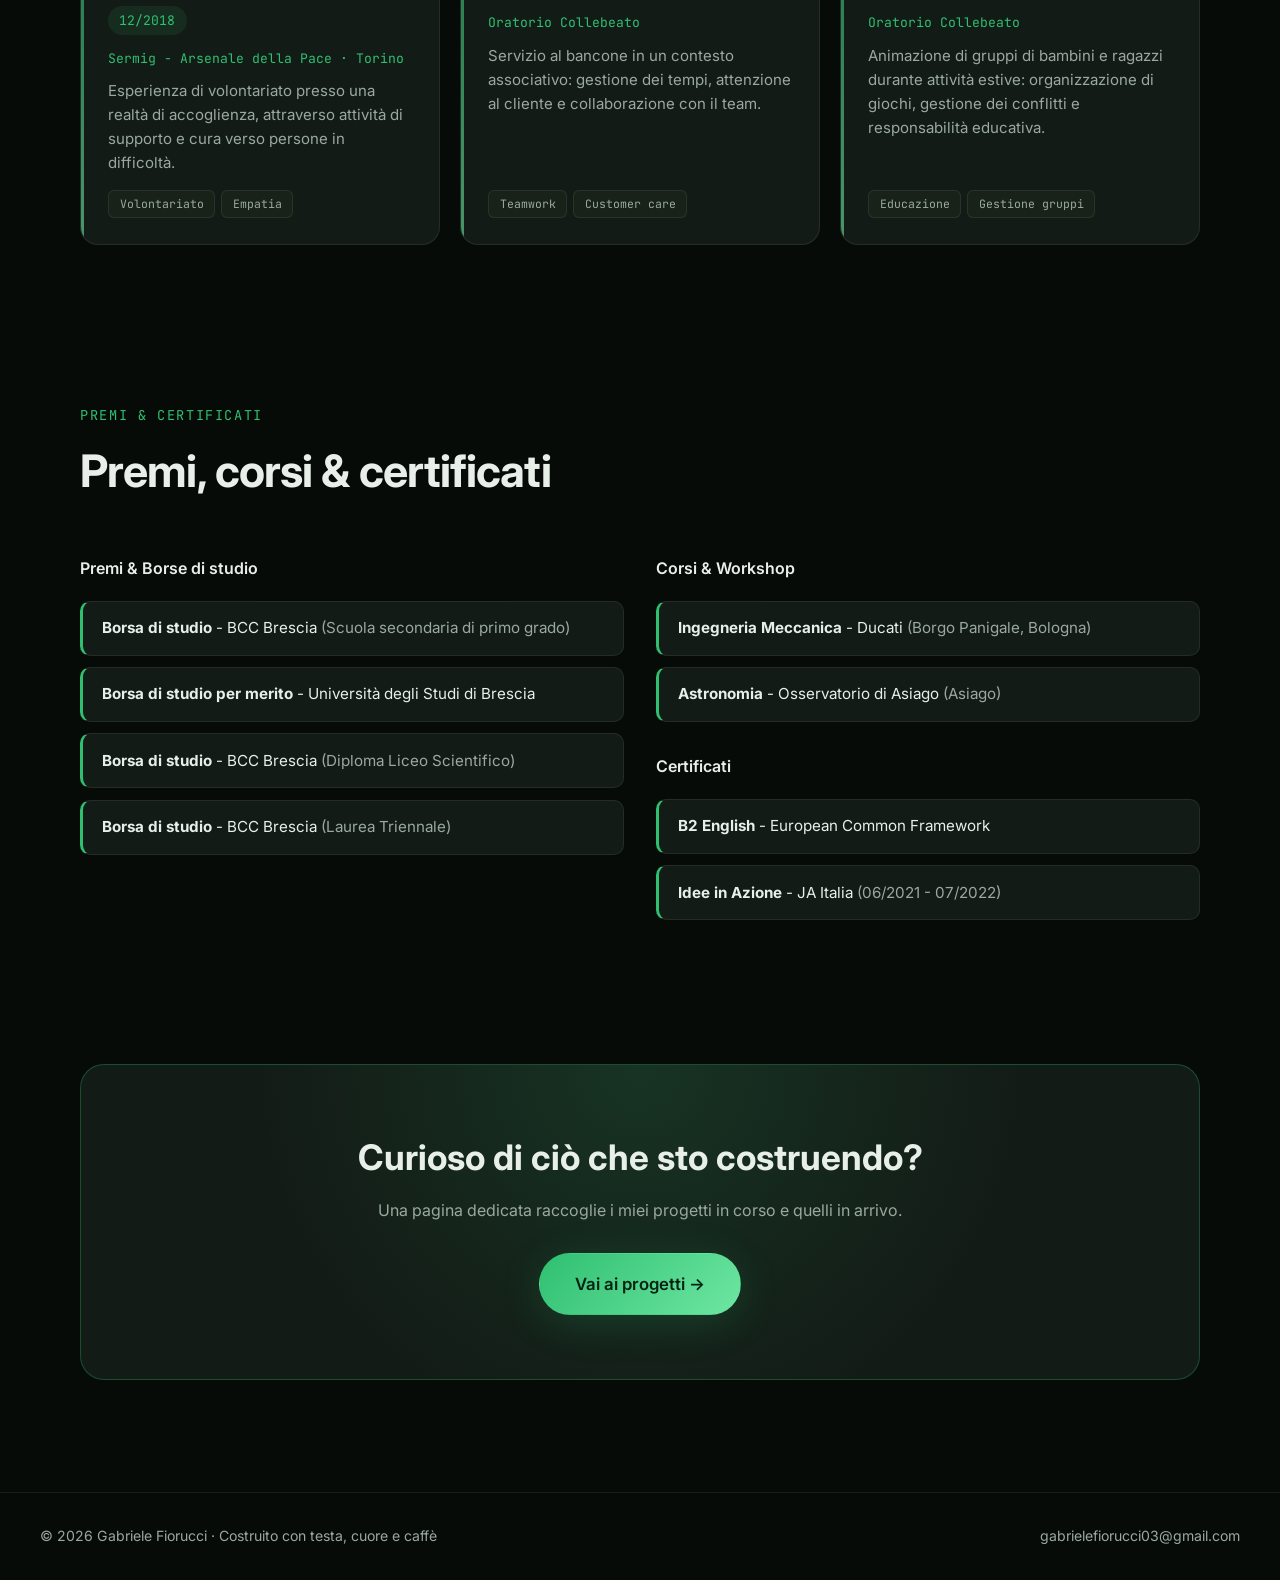
==== commit 4706867e: "fix" ====
--- a/index.html
+++ b/index.html
@@ -30,7 +30,7 @@
     <div class="hero-inner">
       <div class="hero-text">
 
-        <h1>Gabriele <span class="accent">Fiorucci</span></h1>
+        <h1>Gabriele Fiorucci</h1>
         <p class="tagline">Studente di <strong>Ingegneria Informatica magistrale</strong> &nbsp;·&nbsp; <strong>STEM Tutor</strong></p>
         <p class="lede">Costruisco soluzioni innovative e funzionali tra intelligenza artificiale, sviluppo web e didattica scientifica.</p>
         <div class="hero-cta">
--- a/css/style.css
+++ b/css/style.css
@@ -43,9 +43,10 @@
 .accent { color: var(--accent); }
 
 /* ============ Decorative background ============ */
-/* Animated "LiquidChrome" effect (React Bits) ported to a vanilla WebGL canvas.
-   Falls back to the flat bg color if WebGL is unavailable; renders a single
-   static frame under reduced-motion. */
+/* Animated "ElectricMist" effect (React Three Fiber) ported to a vanilla WebGL
+   canvas and recolored to the site's green palette. Falls back to the flat bg
+   color if WebGL is unavailable; renders a single static frame under
+   reduced-motion. */
 #bg-fx {
   position: fixed;
   inset: 0;
@@ -55,8 +56,9 @@
   display: block;
   pointer-events: none;
   background-color: var(--bg);
-  /* Hold the effect back so it reads as ambient texture, not a foreground layer. */
-  opacity: 0.5;
+  /* Hold the effect well back so it reads as a faint ambient sub-layer, never a
+     foreground element. */
+  opacity: 0.18;
 }
 
 /* ============ Nav ============ */
@@ -362,17 +364,21 @@
 .edu-grid {
   display: grid;
   grid-template-columns: repeat(3, 1fr);
-  gap: 0;
+  gap: 1.5rem;
 }
 .edu-card {
-  background: transparent;
-  border: none;
-  border-left: 1px solid var(--border);
-  border-radius: 0;
-  padding: .25rem 1.9rem;
-  position: relative;
-}
-.edu-card:first-child { border-left: none; padding-left: 0; }
+  background: var(--surface);
+  border: 1px solid var(--border);
+  border-radius: var(--radius);
+  padding: 1.75rem;
+  position: relative;
+  transition: transform .25s, border-color .25s, background .25s;
+}
+.edu-card:hover {
+  transform: translateY(-4px);
+  border-color: rgba(47, 191, 113, 0.4);
+  background: var(--surface-2);
+}
 .edu-card.highlight h3 { color: var(--accent-2); }
 .edu-tag {
   position: absolute; top: 1rem; right: 1rem;
@@ -736,8 +742,6 @@
   .more-grid { grid-template-columns: 1fr; }
 
   .edu-grid { grid-template-columns: 1fr; }
-  .edu-card { border-left: none; border-top: 1px solid var(--border); padding: 1.25rem 0; }
-  .edu-card:first-child { border-top: none; padding-top: 0; }
 
   .activity-grid { grid-template-columns: 1fr; }
   .activity-grid .act-card-lg,
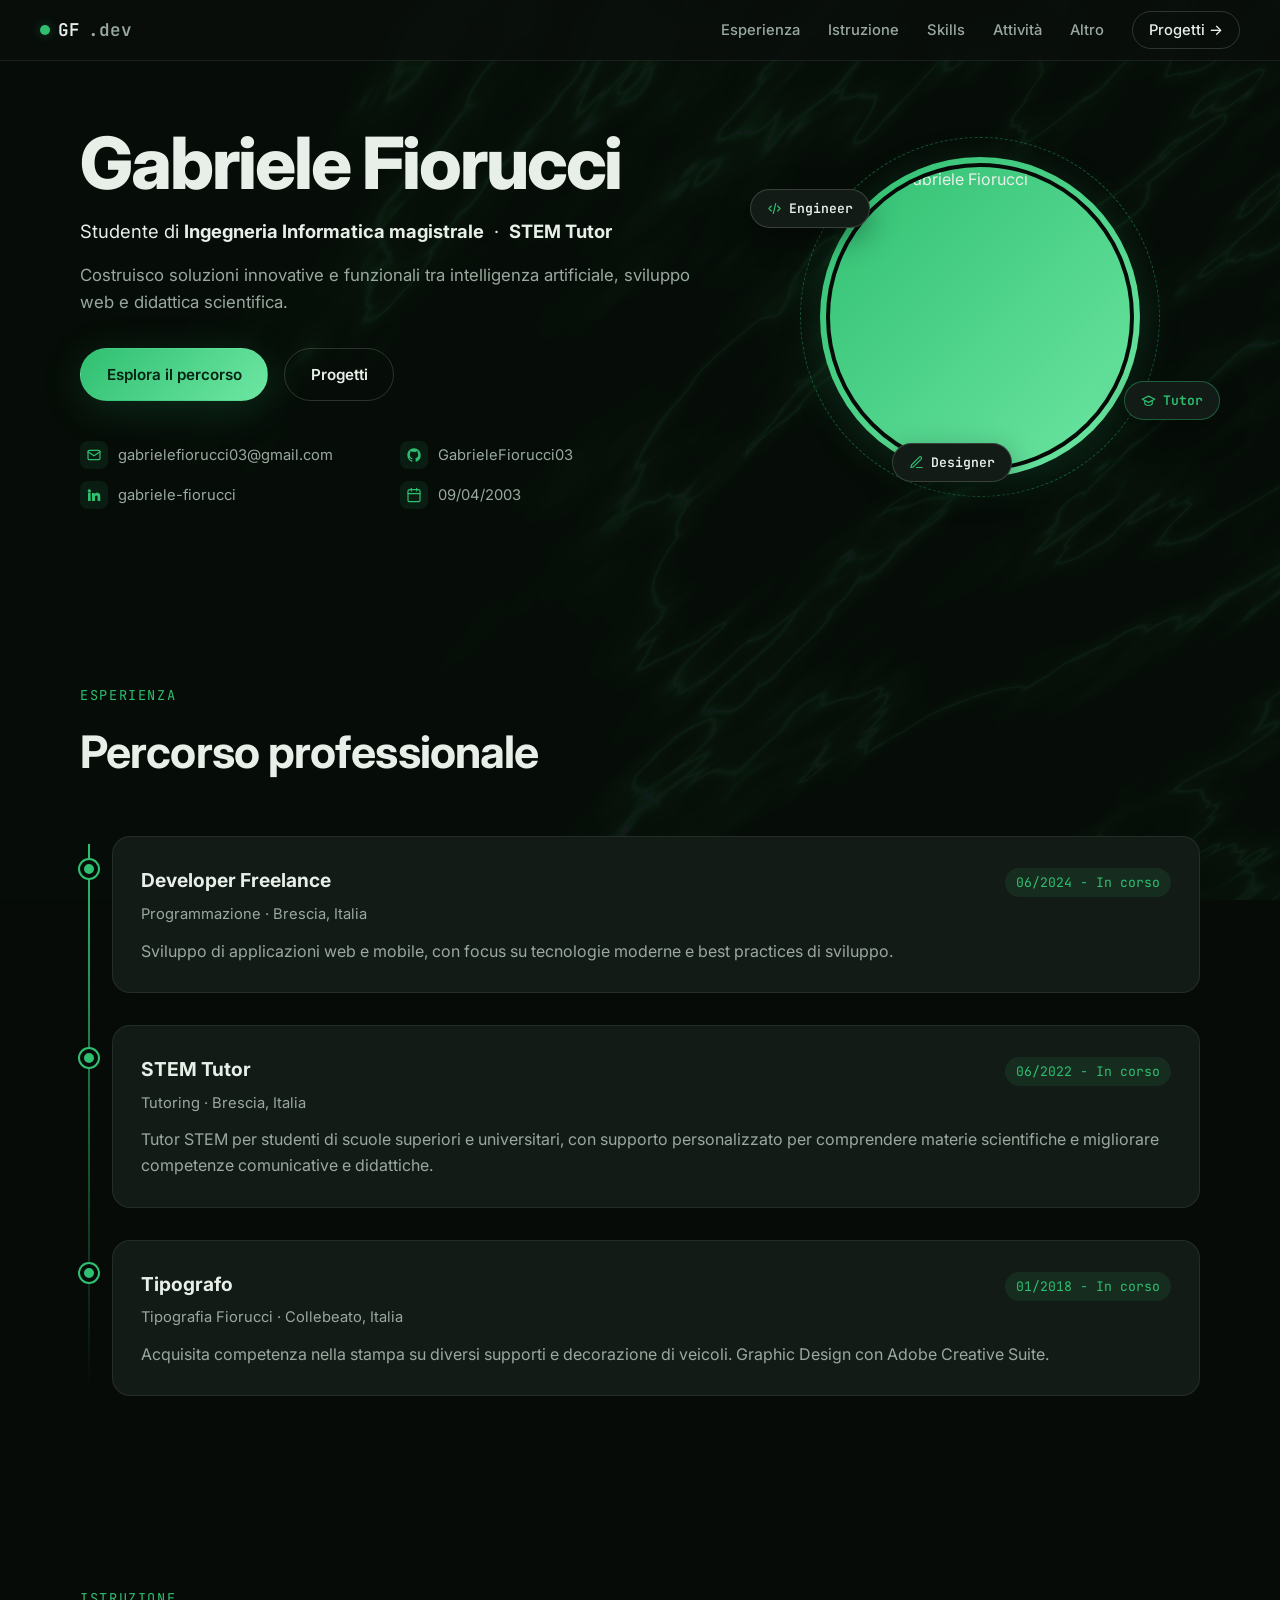
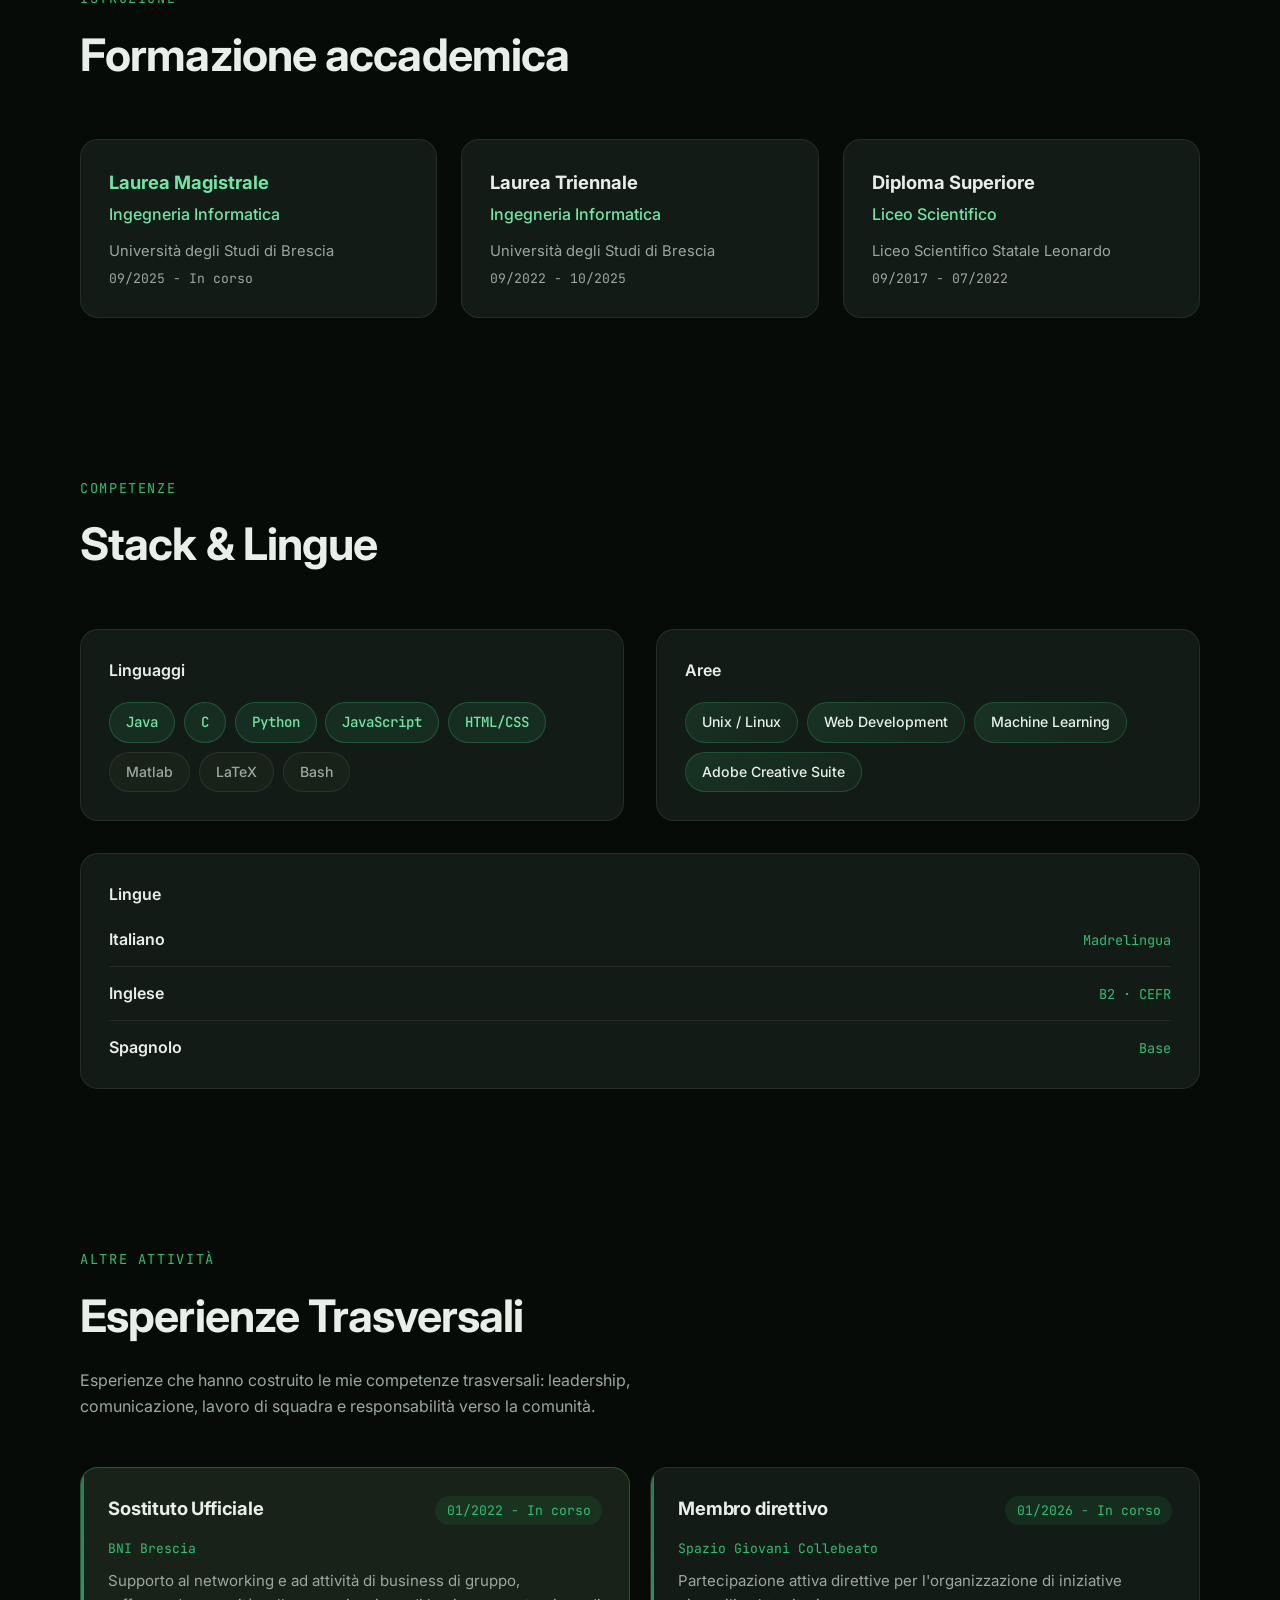
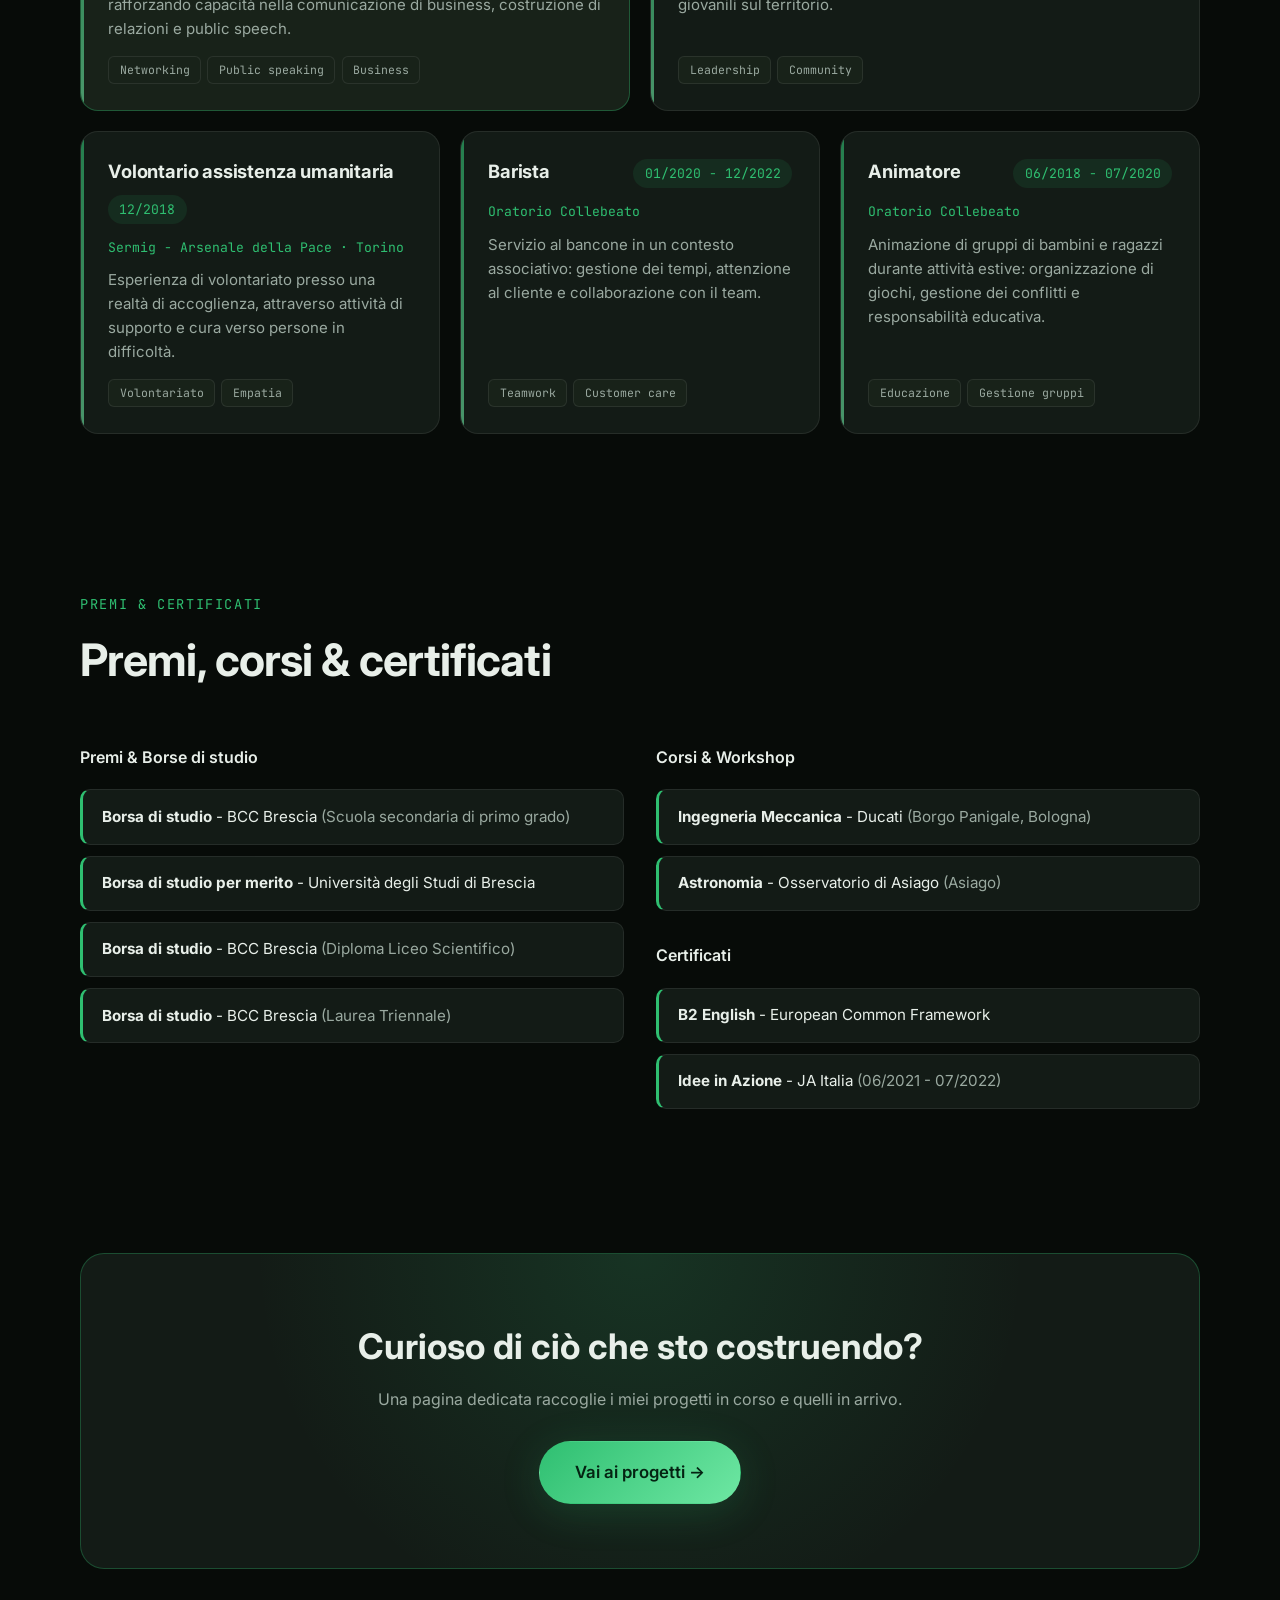
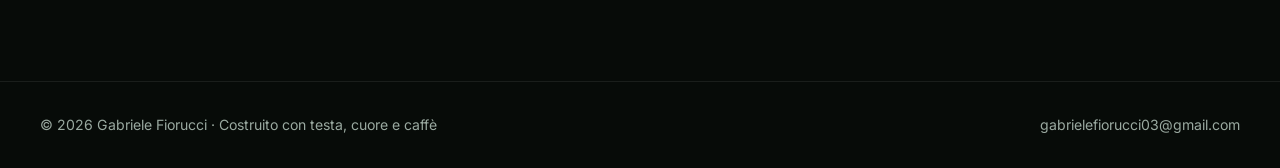
==== commit 5aa7b197: "aggiunta" ====
--- a/index.html
+++ b/index.html
@@ -96,6 +96,17 @@
           <div class="t-dot"></div>
           <div class="t-card">
             <div class="t-head">
+              <h3>Developer Freelance</h3>
+              <span class="t-date">06/2024 - In corso</span>
+            </div>
+            <p class="t-org">Programmazione · Brescia, Italia</p>
+            <p>Sviluppo di applicazioni web e mobile, con focus su tecnologie moderne e best practices di sviluppo.</p>
+          </div>
+        </li>
+        <li class="t-item">
+          <div class="t-dot"></div>
+          <div class="t-card">
+            <div class="t-head">
               <h3>STEM Tutor</h3>
               <span class="t-date">06/2022 - In corso</span>
             </div>
--- a/css/style.css
+++ b/css/style.css
@@ -58,7 +58,7 @@
   background-color: var(--bg);
   /* Hold the effect well back so it reads as a faint ambient sub-layer, never a
      foreground element. */
-  opacity: 0.18;
+  opacity: 0.07;
 }
 
 /* ============ Nav ============ */
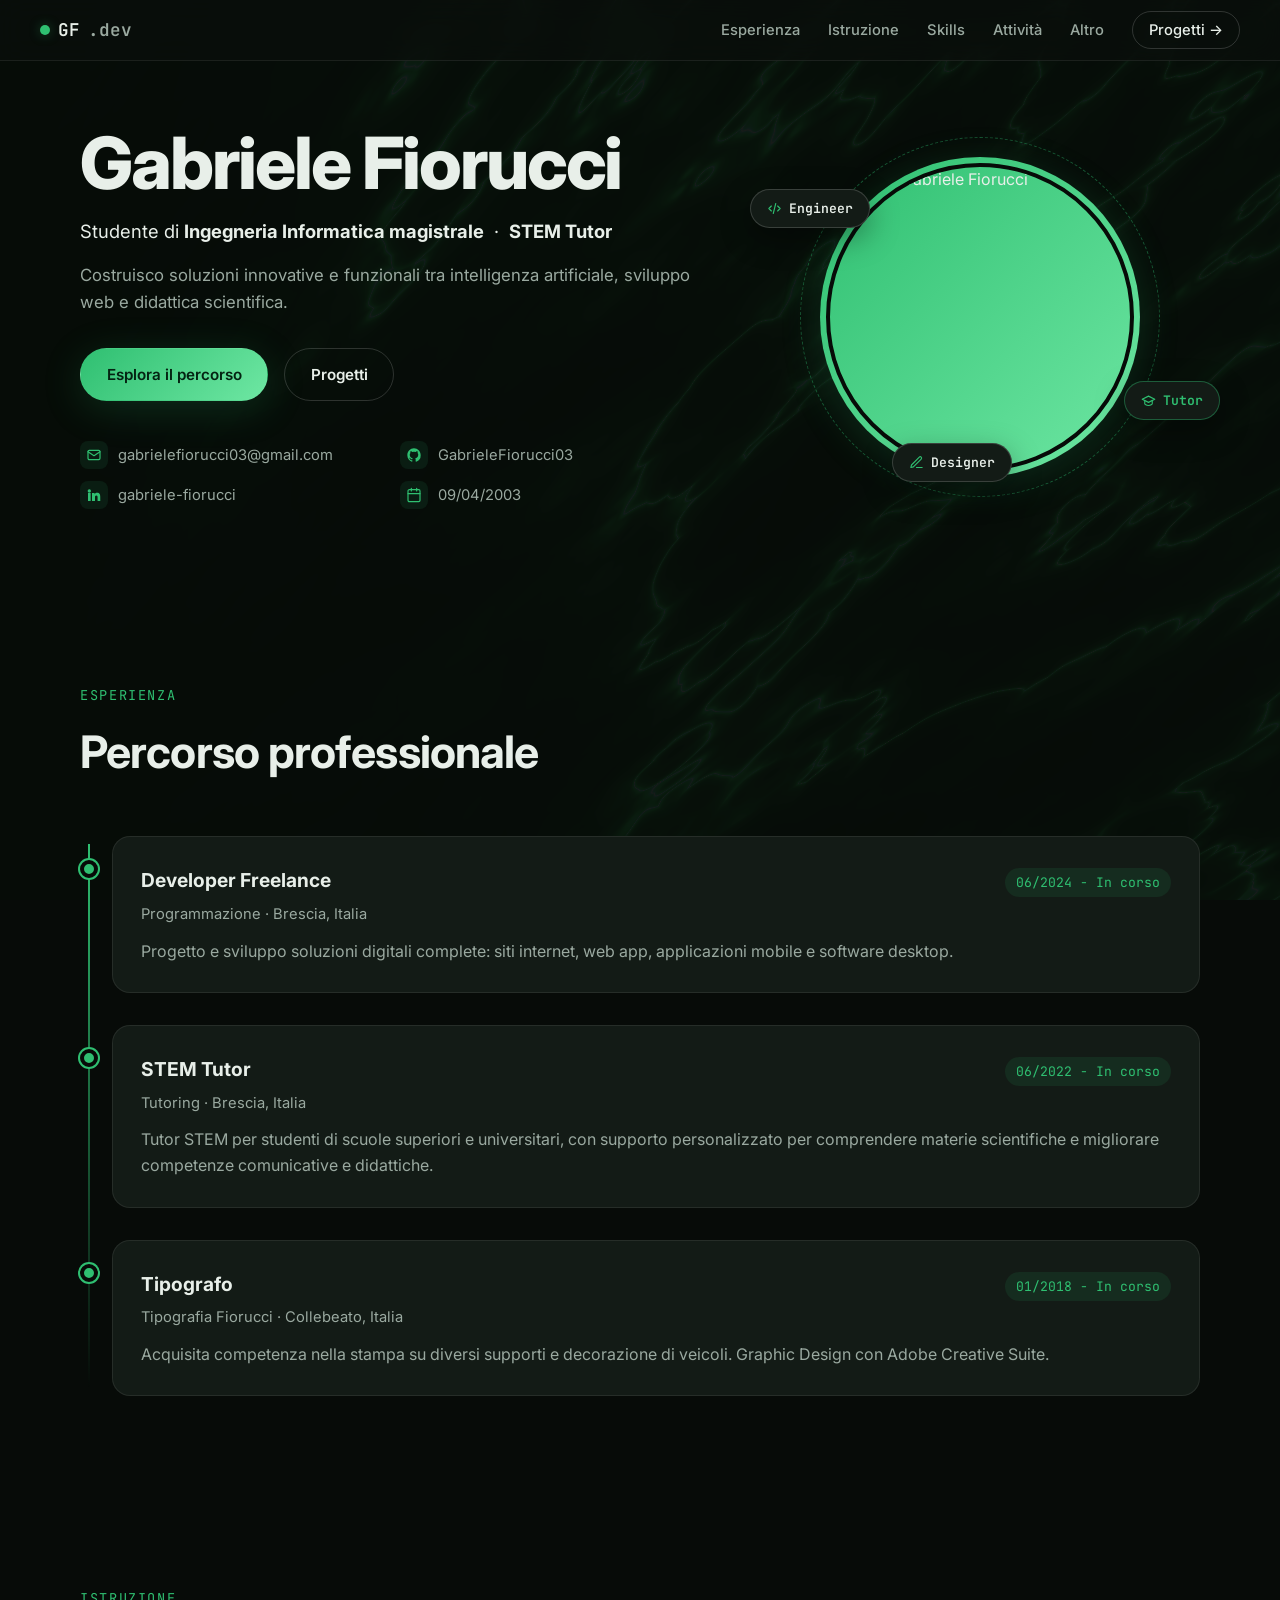
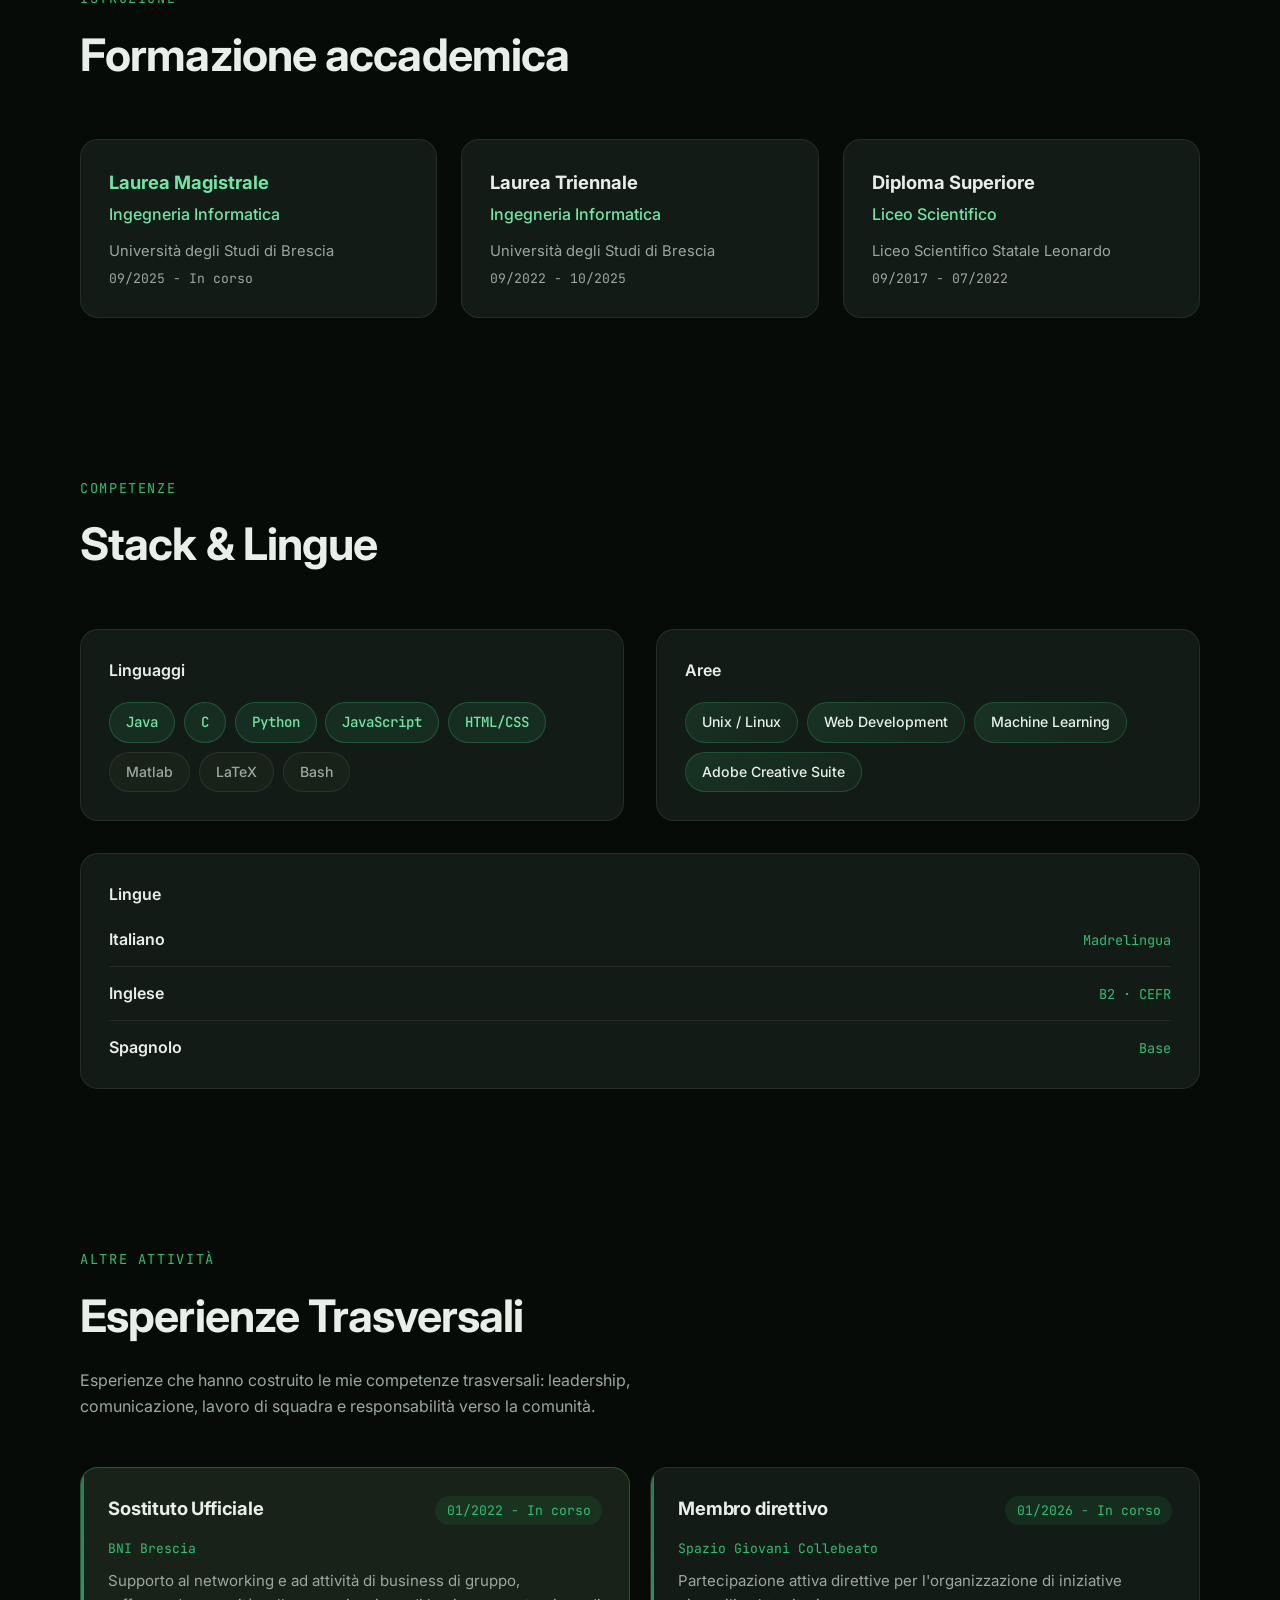
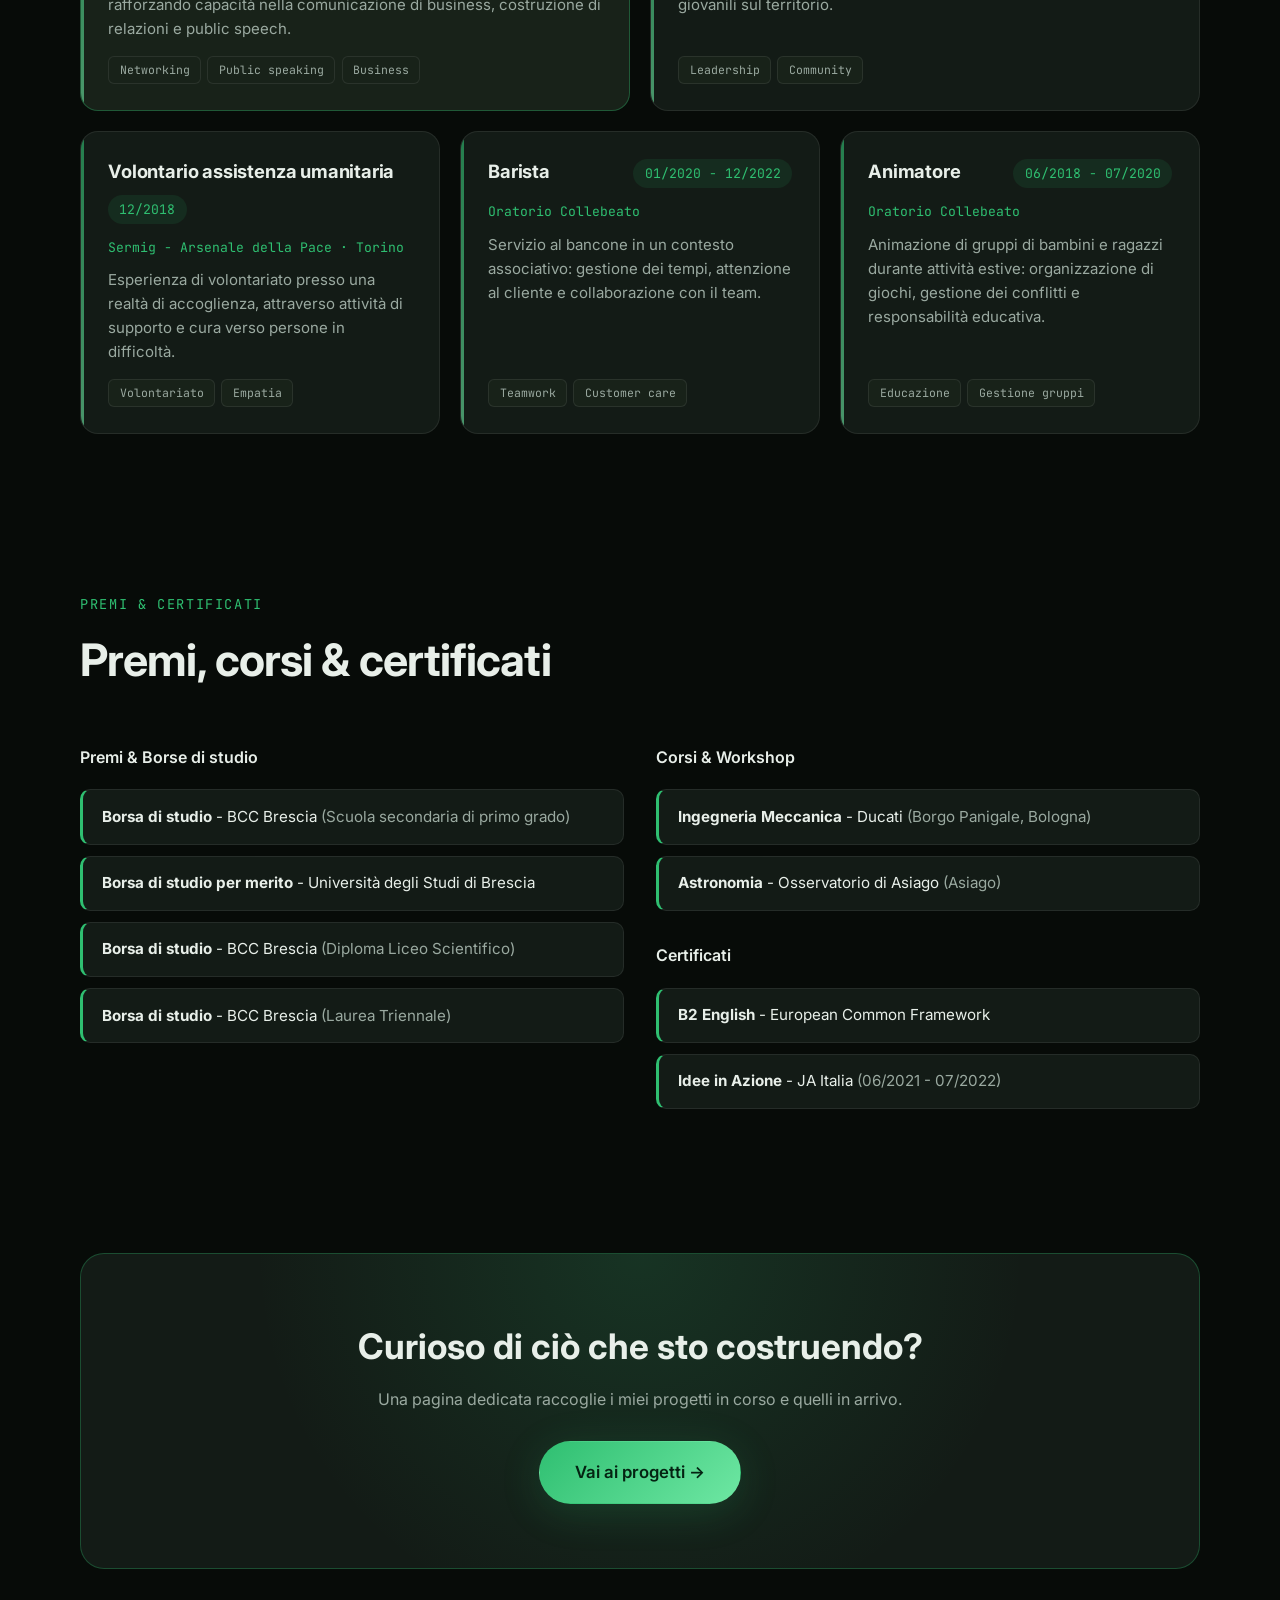
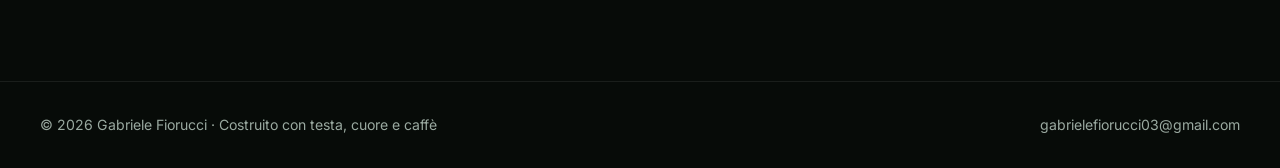
==== commit 3a271972: "fix" ====
--- a/index.html
+++ b/index.html
@@ -100,7 +100,7 @@
               <span class="t-date">06/2024 - In corso</span>
             </div>
             <p class="t-org">Programmazione · Brescia, Italia</p>
-            <p>Sviluppo di applicazioni web e mobile, con focus su tecnologie moderne e best practices di sviluppo.</p>
+            <p>Progetto e sviluppo soluzioni digitali complete: siti internet, web app, applicazioni mobile e software desktop.</p>
           </div>
         </li>
         <li class="t-item">
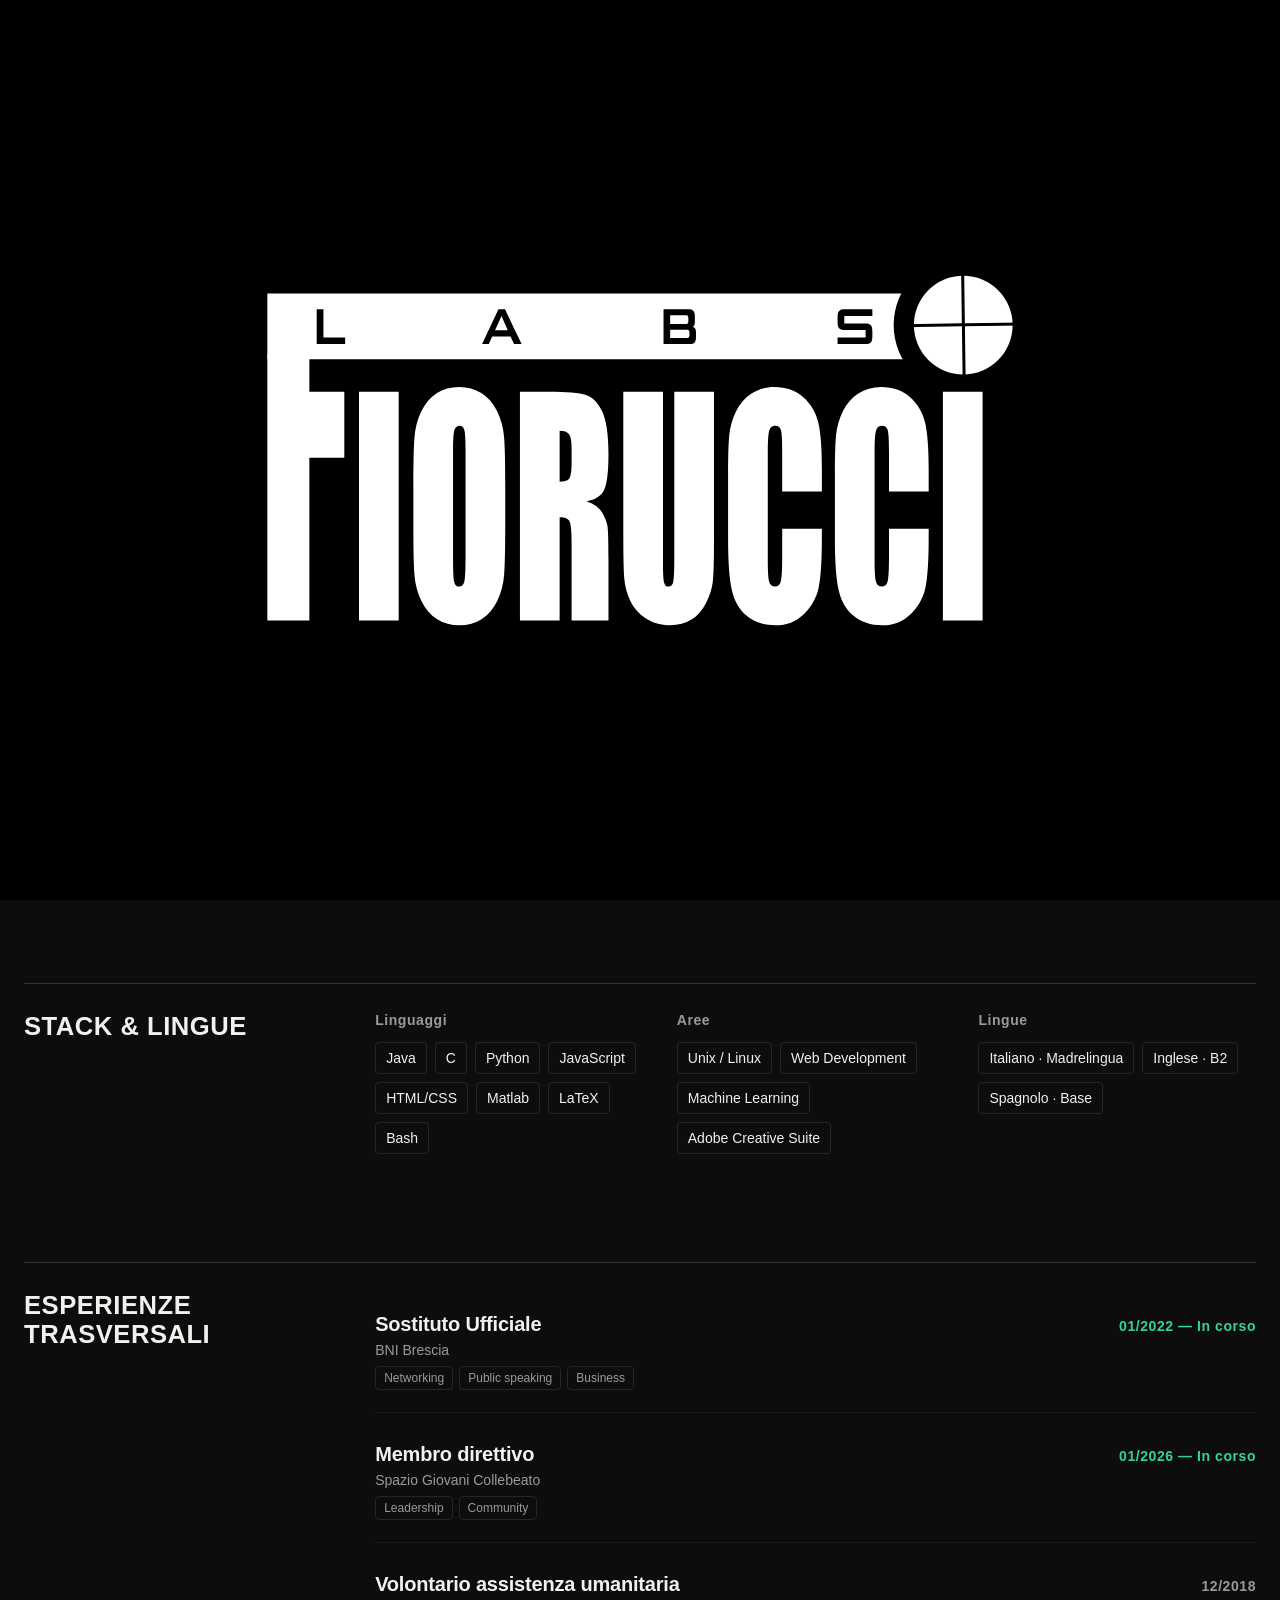
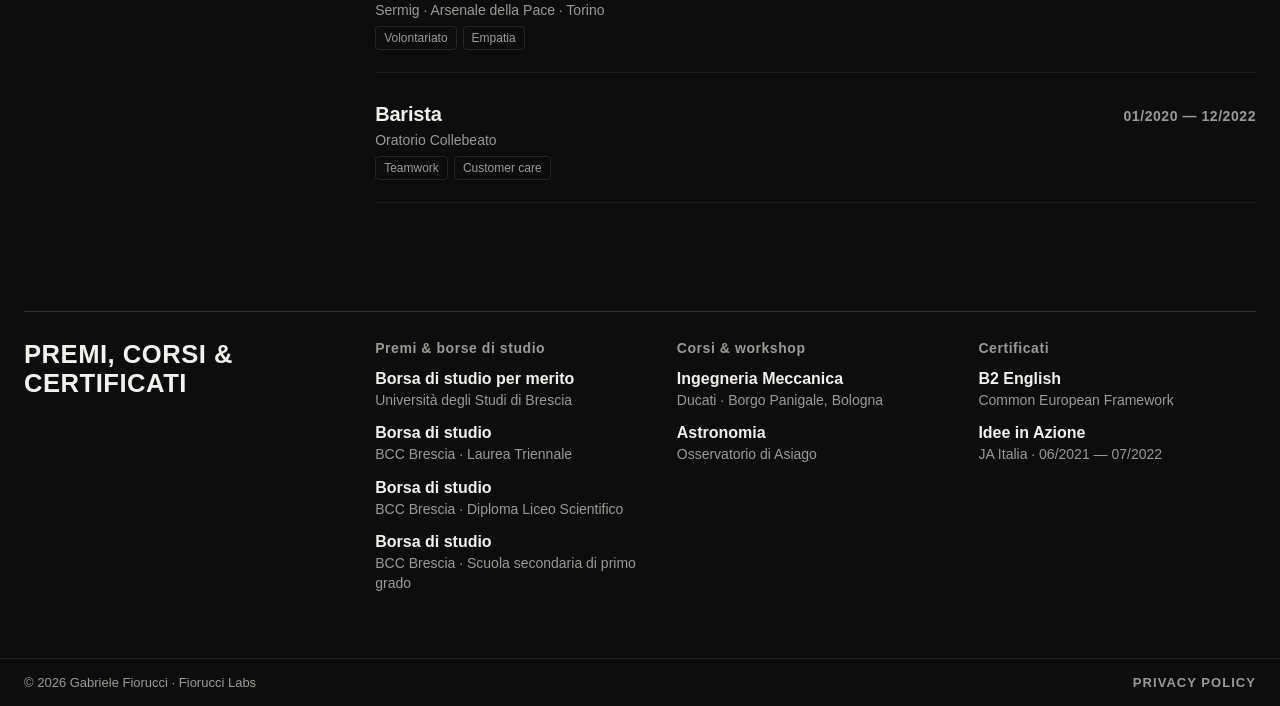
==== commit bb151094: "Il CV diventa la pagina Percorso di fioruccilabs.com Pagina generata da FiorucciLabs/tools/export-cv" ====
--- a/index.html
+++ b/index.html
@@ -1,334 +1,92 @@
 <!DOCTYPE html>
 <html lang="it">
 <head>
-  <meta charset="UTF-8" />
-  <meta name="viewport" content="width=device-width, initial-scale=1.0" />
-  <title>Gabriele Fiorucci - Ingegnere Informatico</title>
-  <meta name="description" content="CV di Gabriele Fiorucci, studente di Ingegneria Informatica magistrale e STEM Tutor." />
-  <link rel="preconnect" href="https://fonts.googleapis.com">
-  <link rel="preconnect" href="https://fonts.gstatic.com" crossorigin>
-  <link href="https://fonts.googleapis.com/css2?family=Inter:wght@300;400;500;600;700;800&family=JetBrains+Mono:wght@400;600&display=swap" rel="stylesheet">
-  <link rel="stylesheet" href="css/style.css" />
+<meta charset="utf-8">
+<meta name="viewport" content="width=device-width, initial-scale=1">
+<title>Gabriele Fiorucci — Percorso | Fiorucci Labs</title>
+<meta name="description" content="Esperienza, formazione e competenze di Gabriele Fiorucci, sviluppatore e studente di Ingegneria Informatica a Brescia.">
+<link rel="canonical" href="https://gabrielefiorucci03.github.io/">
+<link rel="alternate" hreflang="it" href="https://gabrielefiorucci03.github.io/">
+<link rel="alternate" hreflang="en" href="https://gabrielefiorucci03.github.io/en/">
+<link rel="alternate" hreflang="x-default" href="https://gabrielefiorucci03.github.io/">
+<script type="application/ld+json">{"@context":"https://schema.org","@type":"ProfilePage","url":"https://gabrielefiorucci03.github.io/","inLanguage":"it","mainEntity":{"@type":"Person","@id":"https://fioruccilabs.com/#person","name":"Gabriele Fiorucci","url":"https://fioruccilabs.com/"}}</script>
+<meta property="og:type" content="website">
+<meta property="og:site_name" content="Fiorucci Labs">
+<meta property="og:title" content="Gabriele Fiorucci — Percorso | Fiorucci Labs">
+<meta property="og:description" content="Esperienza, formazione e competenze di Gabriele Fiorucci, sviluppatore e studente di Ingegneria Informatica a Brescia.">
+<meta property="og:url" content="https://gabrielefiorucci03.github.io/">
+<meta property="og:image" content="https://fioruccilabs.com/og.png">
+<meta property="og:image:width" content="1200">
+<meta property="og:image:height" content="630">
+<meta property="og:locale" content="it_IT">
+<meta property="og:locale:alternate" content="en_US">
+<meta name="twitter:card" content="summary_large_image">
+<meta name="theme-color" content="#0d0d0d">
+<meta name="color-scheme" content="dark">
+<link rel="icon" href="/favicon.ico" sizes="32x32">
+<link rel="icon" href="/favicon.svg" type="image/svg+xml">
+<link rel="icon" href="/favicon-96.png" type="image/png" sizes="96x96">
+<link rel="apple-touch-icon" href="/apple-touch-icon.png">
+<link rel="stylesheet" href="/site.0959912920.css">
+<script>(function(r){r.classList.add('js');try{if(!sessionStorage.getItem('fiorucciIntroSeen')&&!matchMedia('(prefers-reduced-motion: reduce)').matches){r.classList.add('intro-pending');setTimeout(function(){r.classList.remove('intro-pending')},4000)}}catch(e){}})(document.documentElement)</script>
+<script src="/site.97b1b69232.js" defer></script>
 </head>
 <body>
-  <canvas id="bg-fx" aria-hidden="true"></canvas>
-
-  <nav class="nav">
-    <a class="nav-brand" href="#top"><span class="dot"></span>GF<span class="muted">.dev</span></a>
-    <ul class="nav-links">
-      <li><a href="#experience">Esperienza</a></li>
-      <li><a href="#education">Istruzione</a></li>
-      <li><a href="#skills">Skills</a></li>
-      <li><a href="#activities">Attività</a></li>
-      <li><a href="#more">Altro</a></li>
-      <li><a class="nav-cta" href="projects.html">Progetti →</a></li>
-    </ul>
-    <button class="nav-toggle" aria-label="Menu" aria-expanded="false"><span></span><span></span><span></span></button>
-  </nav>
-
-  <header id="top" class="hero">
-    <div class="hero-inner">
-      <div class="hero-text">
-
-        <h1>Gabriele Fiorucci</h1>
-        <p class="tagline">Studente di <strong>Ingegneria Informatica magistrale</strong> &nbsp;·&nbsp; <strong>STEM Tutor</strong></p>
-        <p class="lede">Costruisco soluzioni innovative e funzionali tra intelligenza artificiale, sviluppo web e didattica scientifica.</p>
-        <div class="hero-cta">
-          <a class="btn btn-primary" href="#experience">Esplora il percorso</a>
-          <a class="btn btn-ghost" href="projects.html">Progetti</a>
-        </div>
-        <ul class="hero-meta">
-          <li>
-            <span class="ico">
-              <svg viewBox="0 0 24 24" fill="none" stroke="currentColor" stroke-width="1.8" stroke-linecap="round" stroke-linejoin="round" aria-hidden="true"><path d="M3 7a2 2 0 0 1 2-2h14a2 2 0 0 1 2 2v10a2 2 0 0 1-2 2H5a2 2 0 0 1-2-2z"/><path d="m3 7 9 6 9-6"/></svg>
-            </span>
-            <a href="mailto:gabrielefiorucci03@gmail.com">gabrielefiorucci03@gmail.com</a>
-          </li>
-          <li>
-            <span class="ico">
-              <svg viewBox="0 0 24 24" fill="currentColor" aria-hidden="true"><path d="M12 2C6.48 2 2 6.58 2 12.25c0 4.53 2.87 8.37 6.84 9.73.5.1.68-.22.68-.48 0-.24-.01-.87-.01-1.71-2.78.62-3.37-1.37-3.37-1.37-.46-1.18-1.11-1.5-1.11-1.5-.91-.63.07-.62.07-.62 1 .07 1.53 1.06 1.53 1.06.89 1.56 2.34 1.11 2.91.85.09-.66.35-1.11.63-1.36-2.22-.26-4.55-1.14-4.55-5.07 0-1.12.39-2.03 1.03-2.75-.1-.26-.45-1.3.1-2.71 0 0 .84-.27 2.75 1.05a9.36 9.36 0 0 1 5 0c1.91-1.32 2.75-1.05 2.75-1.05.55 1.41.2 2.45.1 2.71.64.72 1.03 1.63 1.03 2.75 0 3.94-2.34 4.81-4.57 5.06.36.32.68.94.68 1.9 0 1.37-.01 2.47-.01 2.81 0 .27.18.59.69.48A10.02 10.02 0 0 0 22 12.25C22 6.58 17.52 2 12 2"/></svg>
-            </span>
-            <a href="https://github.com/GabrieleFiorucci03" target="_blank" rel="noopener">GabrieleFiorucci03</a>
-          </li>
-          <li>
-            <span class="ico">
-              <svg viewBox="0 0 24 24" fill="currentColor" aria-hidden="true"><path d="M4.98 3.5a2.5 2.5 0 1 1 0 5 2.5 2.5 0 0 1 0-5M3 9h4v12H3zM9 9h3.8v1.71h.05c.53-1 1.83-2.05 3.76-2.05 4.02 0 4.76 2.65 4.76 6.09V21h-4v-5.4c0-1.29-.02-2.95-1.8-2.95-1.8 0-2.07 1.4-2.07 2.85V21H9z"/></svg>
-            </span>
-            <a href="https://linkedin.com/in/gabriele-fiorucci-063081251" target="_blank" rel="noopener">gabriele-fiorucci</a>
-          </li>
-          <li>
-            <span class="ico">
-              <svg viewBox="0 0 24 24" fill="none" stroke="currentColor" stroke-width="1.8" stroke-linecap="round" stroke-linejoin="round" aria-hidden="true"><rect x="3" y="4" width="18" height="18" rx="2"/><path d="M16 2v4M8 2v4M3 10h18"/></svg>
-            </span>
-            <span>09/04/2003</span>
-          </li>
-        </ul>
+<a class="skip" href="#main">Salta al contenuto</a>
+<div class="screen">
+  <header class="hdr">
+    <a class="logo" href="https://fioruccilabs.com/"><svg viewBox="0 0 102.3 49.1" role="img" aria-label="Fiorucci Labs"><defs><clipPath id="fllogom"><path clip-rule="evenodd" d="M-20 -20H122.3V69.1H-20ZM85.29299999999999 7.678A9.37 9.37 0 1 0 104.033 7.678A9.37 9.37 0 1 0 85.29299999999999 7.678ZM7.631 10.246 L11.461 10.246 L11.461 9.367 L8.538 9.367 L8.538 5.568 L7.631 5.568 ZM29.894 10.246 L30.801 10.246 L31.254 9.222 L33.725 9.222 L34.193 10.246 L35.213 10.246 L32.977 5.568 L32.100 5.568 Z M31.639 8.378 L32.508 6.475 L33.347 8.378 ZM54.318 10.246 L57.808 10.246 C58.405 10.246 58.685 9.992 58.685 9.339 L58.685 8.632 C58.685 8.233 58.549 7.998 58.247 7.916 C58.443 7.835 58.534 7.617 58.534 7.254 L58.534 6.475 C58.534 5.822 58.254 5.568 57.657 5.568 L54.318 5.568 Z M55.210 9.439 L57.401 9.439 C57.680 9.439 57.808 9.376 57.808 9.067 L57.808 8.687 C57.808 8.378 57.680 8.315 57.401 8.315 L55.210 8.315 Z M55.210 7.526 L57.249 7.526 C57.529 7.526 57.657 7.463 57.657 7.155 L57.657 6.747 C57.657 6.438 57.529 6.375 57.249 6.375 L55.210 6.375 ZM77.745 10.246 L81.462 10.246 C82.195 10.246 82.429 10.019 82.429 9.140 L82.429 8.578 C82.429 7.699 82.195 7.472 81.462 7.472 L78.652 7.472 L78.652 6.448 L82.429 6.448 L82.429 5.568 L78.712 5.568 C77.980 5.568 77.745 5.795 77.745 6.674 L77.745 7.236 C77.745 8.116 77.980 8.342 78.712 8.342 L81.523 8.342 L81.523 9.367 L77.745 9.367 Z"></path></clipPath><clipPath id="fllogoc"><rect x="-20" y="11.6" width="142.3" height="37.6"></rect></clipPath><clipPath id="fllogod"><path clip-rule="evenodd" d="M-20 -20H122.3V69.1H-20ZM94.466 -0.322L94.870 -0.322L94.882 7.448L102.663 7.436L102.663 7.840L94.882 7.852L94.894 15.678L94.490 15.678L94.478 7.852L86.663 7.864L86.663 7.460L94.478 7.448Z"></path></clipPath></defs><g clip-path="url(#fllogom)"><path d="M0.989 3.444H90.025V12.27H0.989Z" fill="#fff" transform="translate(0.989 0) scale(1 1) translate(-0.989 0)"></path></g><g fill="#fff" fill-rule="evenodd" opacity="0" display="none"><path d="M0.997 0 L4.827 0 L4.827 -0.879 L1.904 -0.879 L1.904 -4.678 L0.997 -4.678 Z" transform="translate(6.634 10.246)"></path><path d="M0.249 0 L1.156 0 L1.609 -1.024 L4.08 -1.024 L4.548 0 L5.568 0 L3.332 -4.678 L2.455 -4.678 Z M1.994 -1.868 L2.863 -3.771 L3.702 -1.868 Z" transform="translate(29.645 10.246)"></path><path d="M0.997 0 L4.487 0 C5.084 0 5.364 -0.254 5.364 -0.907 L5.364 -1.614 C5.364 -2.013 5.228 -2.248 4.926 -2.33 C5.122 -2.411 5.213 -2.629 5.213 -2.992 L5.213 -3.771 C5.213 -4.424 4.933 -4.678 4.336 -4.678 L0.997 -4.678 Z M1.889 -0.807 L4.08 -0.807 C4.359 -0.807 4.487 -0.87 4.487 -1.179 L4.487 -1.559 C4.487 -1.868 4.359 -1.931 4.08 -1.931 L1.889 -1.931 Z M1.889 -2.72 L3.928 -2.72 C4.208 -2.72 4.336 -2.783 4.336 -3.091 L4.336 -3.499 C4.336 -3.808 4.208 -3.871 3.928 -3.871 L1.889 -3.871 Z" transform="translate(53.321 10.246)"></path><path d="M0.755 0 L4.472 0 C5.205 0 5.439 -0.227 5.439 -1.106 L5.439 -1.668 C5.439 -2.547 5.205 -2.774 4.472 -2.774 L1.662 -2.774 L1.662 -3.798 L5.439 -3.798 L5.439 -4.678 L1.722 -4.678 C0.99 -4.678 0.755 -4.451 0.755 -3.572 L0.755 -3.01 C0.755 -2.13 0.99 -1.904 1.722 -1.904 L4.533 -1.904 L4.533 -0.879 L0.755 -0.879 Z" transform="translate(76.99 10.246)"></path></g><g clip-path="url(#fllogoc)" fill="#fff"><path d="M0.989 11.6V47.449H6.642V25.548H11.351V16.642H6.642V11.6Z" transform="translate(0 0)"></path><path d="M18.668 16.642H13.325V47.448H18.668Z" transform="translate(0 0)"></path><path d="M20.787 22.854C20.69 24.141 20.641 26.332 20.641 29.425L20.641 34.693C20.641 37.863 20.692 40.081 20.793 41.349C20.895 42.617 21.213 43.79 21.746 44.868C22.279 45.946 22.984 46.754 23.861 47.292C24.737 47.831 25.725 48.101 26.826 48.101C27.986 48.101 29.002 47.815 29.874 47.245C30.746 46.674 31.438 45.857 31.95 44.792C32.462 43.727 32.768 42.551 32.865 41.264C32.962 39.977 33.011 37.786 33.011 34.693L33.011 29.425C33.011 26.256 32.96 24.037 32.858 22.769C32.757 21.501 32.439 20.328 31.906 19.251C31.372 18.173 30.668 17.365 29.791 16.826C28.915 16.287 27.927 16.017 26.826 16.017C25.666 16.017 24.65 16.303 23.778 16.873C22.906 17.444 22.214 18.262 21.702 19.327C21.189 20.392 20.885 21.567 20.787 22.854M25.984 24.579C25.984 22.995 26.058 22.041 26.207 21.718C26.356 21.395 26.571 21.233 26.852 21.233C27.183 21.233 27.402 21.433 27.509 21.832C27.615 22.231 27.668 23.147 27.668 24.579L27.668 38.721C27.668 40.534 27.617 41.681 27.515 42.162C27.413 42.644 27.179 42.885 26.813 42.885C26.456 42.885 26.228 42.676 26.13 42.257C26.033 41.839 25.984 40.737 25.984 38.95Z" transform="translate(0 0)"></path><path d="M38.768 16.642L34.99 16.642L34.99 47.449L40.333 47.449L40.333 33.567C41.063 33.567 41.514 33.763 41.687 34.156C41.859 34.549 41.945 35.57 41.945 37.218L41.945 47.449L46.907 47.449L46.907 39.331C46.907 36.847 46.863 35.329 46.774 34.778C46.685 34.227 46.459 33.622 46.095 32.963C45.732 32.304 45.022 31.778 43.965 31.385C45.132 31.22 45.914 30.725 46.311 29.899C46.708 29.074 46.907 27.461 46.907 25.061C46.907 22.433 46.626 20.518 46.064 19.318C45.502 18.118 44.775 17.372 43.883 17.08C42.992 16.788 41.286 16.642 38.768 16.642M40.333 21.912C40.946 21.912 41.367 22.065 41.598 22.371C41.829 22.676 41.945 23.319 41.945 24.299L41.945 25.998C41.945 27.36 41.825 28.165 41.586 28.413C41.346 28.661 40.929 28.785 40.333 28.785Z" transform="translate(0 0)"></path><path d="M54.244 16.642L48.901 16.642L48.901 34.874C48.901 38.35 48.943 40.631 49.028 41.716C49.112 42.801 49.387 43.831 49.851 44.808C50.316 45.785 51.018 46.578 51.956 47.187C52.893 47.796 53.975 48.101 55.201 48.101C56.308 48.101 57.269 47.843 58.084 47.33C58.9 46.816 59.557 46.061 60.055 45.065C60.554 44.069 60.854 43.099 60.955 42.153C61.057 41.208 61.107 39.568 61.107 37.234L61.107 16.642L55.765 16.642L55.765 39.345C55.765 40.88 55.716 41.854 55.62 42.266C55.524 42.679 55.308 42.885 54.973 42.885C54.679 42.885 54.484 42.698 54.388 42.323C54.292 41.949 54.244 41.09 54.244 39.745Z" transform="translate(0 0)"></path><path d="M63.161 22.531C63.059 23.641 63.009 25.305 63.009 27.523L63.009 36.518C63.009 39.536 63.173 41.796 63.503 43.299C63.833 44.801 64.506 45.977 65.521 46.826C66.535 47.676 67.825 48.101 69.39 48.101C70.896 48.101 72.162 47.599 73.19 46.597C74.217 45.594 74.881 44.426 75.181 43.093C75.482 41.76 75.632 39.501 75.632 36.315L75.632 35.115L70.289 35.115L70.289 38.981C70.289 40.669 70.228 41.742 70.105 42.199C69.983 42.656 69.723 42.885 69.326 42.885C68.913 42.885 68.647 42.657 68.528 42.2C68.41 41.745 68.351 40.769 68.351 39.273L68.351 24.978C68.351 23.419 68.41 22.406 68.528 21.937C68.647 21.468 68.925 21.233 69.365 21.233C69.753 21.233 70.004 21.427 70.118 21.813C70.232 22.199 70.289 23.172 70.289 24.73L70.289 30.089L75.632 30.089L75.632 27.161C75.632 24.283 75.471 22.163 75.15 20.8C74.828 19.437 74.156 18.299 73.132 17.387C72.109 16.474 70.811 16.017 69.238 16.017C68.079 16.017 67.053 16.312 66.161 16.902C65.269 17.492 64.571 18.3 64.068 19.327C63.565 20.354 63.262 21.422 63.161 22.531" transform="translate(0 0)"></path><path d="M77.537 22.531C77.435 23.641 77.385 25.305 77.385 27.523L77.385 36.518C77.385 39.536 77.549 41.796 77.879 43.299C78.209 44.801 78.881 45.977 79.897 46.826C80.911 47.676 82.201 48.101 83.766 48.101C85.271 48.101 86.538 47.599 87.566 46.597C88.593 45.594 89.257 44.426 89.557 43.093C89.857 41.76 90.008 39.501 90.008 36.315L90.008 35.115L84.665 35.115L84.665 38.981C84.665 40.669 84.604 41.742 84.481 42.199C84.359 42.656 84.099 42.885 83.702 42.885C83.289 42.885 83.023 42.657 82.904 42.2C82.786 41.745 82.727 40.769 82.727 39.273L82.727 24.978C82.727 23.419 82.786 22.406 82.904 21.937C83.023 21.468 83.301 21.233 83.741 21.233C84.129 21.233 84.38 21.427 84.494 21.813C84.608 22.199 84.665 23.172 84.665 24.73L84.665 30.089L90.008 30.089L90.008 27.161C90.008 24.283 89.847 22.163 89.526 20.8C89.204 19.437 88.532 18.299 87.508 17.387C86.485 16.474 85.187 16.017 83.614 16.017C82.455 16.017 81.429 16.312 80.537 16.902C79.645 17.492 78.947 18.3 78.444 19.327C77.941 20.354 77.638 21.422 77.537 22.531" transform="translate(0 0)"></path><path d="M97.266 16.642H91.923V47.448H97.266Z" transform="translate(0 0)"></path></g><g transform="translate(94.663 7.678) scale(1) translate(-94.663 -7.678)"><circle cx="94.663" cy="7.678" r="6.646" fill="#fff" clip-path="url(#fllogod)"></circle></g></svg></a>
+    <div class="hdr-desk" data-desk>
+      <nav class="nav"><a href="https://fioruccilabs.com/lavori/">LAVORI</a><a href="https://fioruccilabs.com/progetti/">PROGETTI</a><a href="https://fioruccilabs.com/contatti/">CONTATTI</a></nav>
+      <details class="dd lang">
+        <summary><span class="sr-only">Lingua: </span><span>IT</span><span class="caret" aria-hidden="true">▼</span></summary>
+        <div class="dd-menu"><a class="lang-opt" href="/en/" hreflang="en" lang="en"><span>English</span><span class="code">EN</span></a><a class="lang-opt" href="/" hreflang="it" lang="it" aria-current="true"><span>Italiano</span><span class="code">IT</span></a></div>
+      </details>
+    </div>
+    <details class="dd mm" data-mob>
+      <summary><span class="sr-only">Menu · Lingua: </span><span>IT</span><span class="burger" aria-hidden="true"><span></span><span></span><span></span></span></summary>
+      <div class="dd-menu">
+        <nav class="mm-nav"><a href="https://fioruccilabs.com/lavori/">LAVORI</a><a href="https://fioruccilabs.com/progetti/">PROGETTI</a><a href="https://fioruccilabs.com/contatti/">CONTATTI</a></nav>
+        <div class="mm-sep"></div>
+        <div aria-label="Lingua"><a class="lang-opt" href="/en/" hreflang="en" lang="en"><span>English</span><span class="code">EN</span></a><a class="lang-opt" href="/" hreflang="it" lang="it" aria-current="true"><span>Italiano</span><span class="code">IT</span></a></div>
+        <div class="mm-sep"></div>
+        <a class="mm-pv" href="https://fioruccilabs.com/privacy/">PRIVACY POLICY</a>
+        <span class="mm-copy">© 2026 Gabriele Fiorucci · Fiorucci Labs</span>
       </div>
-      <div class="hero-photo">
-        <div class="photo-frame">
-          <img src="assets/photo.jpeg" alt="Foto di Gabriele Fiorucci" />
-          <div class="ring"></div>
-        </div>
-        <div class="badge badge-1">
-          <svg viewBox="0 0 24 24" fill="none" stroke="currentColor" stroke-width="1.8" stroke-linecap="round" stroke-linejoin="round" aria-hidden="true"><path d="m7 8-4 4 4 4"/><path d="m17 8 4 4-4 4"/><path d="m14 4-4 16"/></svg>
-          Engineer
-        </div>
-        <div class="badge badge-2">
-          <svg viewBox="0 0 24 24" fill="none" stroke="currentColor" stroke-width="1.8" stroke-linecap="round" stroke-linejoin="round" aria-hidden="true"><path d="M22 10 12 5 2 10l10 5 10-5Z"/><path d="M6 12v5c0 1 2.5 3 6 3s6-2 6-3v-5"/></svg>
-          Tutor
-        </div>
-        <div class="badge badge-3">
-          <svg viewBox="0 0 24 24" fill="none" stroke="currentColor" stroke-width="1.8" stroke-linecap="round" stroke-linejoin="round" aria-hidden="true"><path d="M12 20h9"/><path d="M16.5 3.5a2.12 2.12 0 0 1 3 3L7 19l-4 1 1-4Z"/></svg>
-          Designer
-        </div>
+    </details>
+  </header>
+  <main id="main">
+    <section class="sec about">
+      <div class="ab-top"><div>
+        <h1 class="big">Gabriele Fiorucci</h1>
+        <div class="ab-links"><a href="mailto:info@fioruccilabs.com">EMAIL ↗</a><a href="https://github.com/GabrieleFiorucci03" target="_blank" rel="noopener">GITHUB ↗</a><a href="https://linkedin.com/in/gabriele-fiorucci-063081251" target="_blank" rel="noopener">LINKEDIN ↗</a></div>
+      </div></div>
+      <div class="ab-sec">
+        <h2>ESPERIENZA</h2>
+        <div class="ab-body rows"><div class="row"><div class="who"><span class="role">Developer Freelance</span><span class="org">Programmazione · Brescia, Italia</span></div><span class="date now">06/2024 — In corso</span></div><div class="row"><div class="who"><span class="role">STEM Tutor</span><span class="org">Tutoring · Brescia, Italia</span></div><span class="date now">06/2022 — In corso</span></div><div class="row"><div class="who"><span class="role">Tipografo</span><span class="org">Tipografia Fiorucci · Collebeato, Italia</span></div><span class="date now">01/2018 — In corso</span></div></div>
       </div>
-    </div>
-  </header>
-
-  <main>
-    <section id="experience" class="section">
-      <div class="section-head">
-        <span class="kicker">Esperienza</span>
-        <h2>Percorso professionale</h2>
+      <div class="ab-sec">
+        <h2>FORMAZIONE</h2>
+        <div class="ab-body"><div class="ab-grid"><div class="edu"><span class="role">Laurea Magistrale</span><span class="date now">09/2025 — In corso</span><span class="field">Ingegneria Informatica</span><span class="org">Università degli Studi di Brescia</span></div><div class="edu"><span class="role">Laurea Triennale</span><span class="date">09/2022 — 10/2025</span><span class="field">Ingegneria Informatica</span><span class="org">Università degli Studi di Brescia</span></div><div class="edu"><span class="role">Diploma Superiore</span><span class="date">09/2017 — 07/2022</span><span class="field">Liceo Scientifico</span><span class="org">Liceo Scientifico Statale Leonardo</span></div></div></div>
       </div>
-      <ol class="timeline">
-        <li class="t-item">
-          <div class="t-dot"></div>
-          <div class="t-card">
-            <div class="t-head">
-              <h3>Developer Freelance</h3>
-              <span class="t-date">06/2024 - In corso</span>
-            </div>
-            <p class="t-org">Programmazione · Brescia, Italia</p>
-            <p>Progetto e sviluppo soluzioni digitali complete: siti internet, web app, applicazioni mobile e software desktop.</p>
-          </div>
-        </li>
-        <li class="t-item">
-          <div class="t-dot"></div>
-          <div class="t-card">
-            <div class="t-head">
-              <h3>STEM Tutor</h3>
-              <span class="t-date">06/2022 - In corso</span>
-            </div>
-            <p class="t-org">Tutoring · Brescia, Italia</p>
-            <p>Tutor STEM per studenti di scuole superiori e universitari, con supporto personalizzato per comprendere materie scientifiche e migliorare competenze comunicative e didattiche.</p>
-          </div>
-        </li>
-        <li class="t-item">
-          <div class="t-dot"></div>
-          <div class="t-card">
-            <div class="t-head">
-              <h3>Tipografo</h3>
-              <span class="t-date">01/2018 - In corso</span>
-            </div>
-            <p class="t-org">Tipografia Fiorucci · Collebeato, Italia</p>
-            <p>Acquisita competenza nella stampa su diversi supporti e decorazione di veicoli. Graphic Design con Adobe Creative Suite.</p>
-          </div>
-        </li>
-      </ol>
-    </section>
-
-    <section id="education" class="section">
-      <div class="section-head">
-        <span class="kicker">Istruzione</span>
-        <h2>Formazione accademica</h2>
+      <div class="ab-sec">
+        <h2>STACK & LINGUE</h2>
+        <div class="ab-body"><div class="ab-grid"><div class="grp-col"><span class="lbl">Linguaggi</span><div class="chips"><span>Java</span><span>C</span><span>Python</span><span>JavaScript</span><span>HTML/CSS</span><span>Matlab</span><span>LaTeX</span><span>Bash</span></div></div><div class="grp-col"><span class="lbl">Aree</span><div class="chips"><span>Unix / Linux</span><span>Web Development</span><span>Machine Learning</span><span>Adobe Creative Suite</span></div></div><div class="grp-col"><span class="lbl">Lingue</span><div class="chips"><span>Italiano · Madrelingua</span><span>Inglese · B2</span><span>Spagnolo · Base</span></div></div></div></div>
       </div>
-      <div class="edu-grid">
-        <article class="edu-card highlight">
-          <h3>Laurea Magistrale</h3>
-          <p class="edu-sub">Ingegneria Informatica</p>
-          <p class="edu-org">Università degli Studi di Brescia</p>
-          <p class="edu-date">09/2025 - In corso</p>
-        </article>
-        <article class="edu-card">
-          <h3>Laurea Triennale</h3>
-          <p class="edu-sub">Ingegneria Informatica</p>
-          <p class="edu-org">Università degli Studi di Brescia</p>
-          <p class="edu-date">09/2022 - 10/2025</p>
-        </article>
-        <article class="edu-card">
-          <h3>Diploma Superiore</h3>
-          <p class="edu-sub">Liceo Scientifico</p>
-          <p class="edu-org">Liceo Scientifico Statale Leonardo</p>
-          <p class="edu-date">09/2017 - 07/2022</p>
-        </article>
+      <div class="ab-sec">
+        <h2>ESPERIENZE TRASVERSALI</h2>
+        <div class="ab-body rows"><div class="row"><div class="who"><span class="role">Sostituto Ufficiale</span><span class="org">BNI Brescia</span></div><span class="date now">01/2022 — In corso</span><div class="row-tags"><span>Networking</span><span>Public speaking</span><span>Business</span></div></div><div class="row"><div class="who"><span class="role">Membro direttivo</span><span class="org">Spazio Giovani Collebeato</span></div><span class="date now">01/2026 — In corso</span><div class="row-tags"><span>Leadership</span><span>Community</span></div></div><div class="row"><div class="who"><span class="role">Volontario assistenza umanitaria</span><span class="org">Sermig · Arsenale della Pace · Torino</span></div><span class="date">12/2018</span><div class="row-tags"><span>Volontariato</span><span>Empatia</span></div></div><div class="row"><div class="who"><span class="role">Barista</span><span class="org">Oratorio Collebeato</span></div><span class="date">01/2020 — 12/2022</span><div class="row-tags"><span>Teamwork</span><span>Customer care</span></div></div></div>
       </div>
-    </section>
-
-    <section id="skills" class="section">
-      <div class="section-head">
-        <span class="kicker">Competenze</span>
-        <h2>Stack & Lingue</h2>
-      </div>
-
-      <div class="skills-wrap">
-        <div class="skills-block">
-          <h3 class="block-title">Linguaggi</h3>
-          <div class="chips">
-            <span class="chip chip-strong">Java</span>
-            <span class="chip chip-strong">C</span>
-            <span class="chip chip-strong">Python</span>
-            <span class="chip chip-strong">JavaScript</span>
-            <span class="chip chip-strong">HTML/CSS</span>
-            <span class="chip">Matlab</span>
-            <span class="chip">LaTeX</span>
-            <span class="chip">Bash</span>
-          </div>
-        </div>
-        <div class="skills-block">
-          <h3 class="block-title">Aree</h3>
-          <div class="chips">
-            <span class="chip chip-accent">Unix / Linux</span>
-            <span class="chip chip-accent">Web Development</span>
-            <span class="chip chip-accent">Machine Learning</span>
-            <span class="chip chip-accent">Adobe Creative Suite</span>
-          </div>
-        </div>
-        <div class="skills-block">
-          <h3 class="block-title">Lingue</h3>
-          <ul class="lang-list">
-            <li>
-              <span class="lang-name">Italiano</span>
-              <span class="lang-level">Madrelingua</span>
-            </li>
-            <li>
-              <span class="lang-name">Inglese</span>
-              <span class="lang-level">B2 · CEFR</span>
-            </li>
-            <li>
-              <span class="lang-name">Spagnolo</span>
-              <span class="lang-level">Base</span>
-            </li>
-          </ul>
-        </div>
-      </div>
-    </section>
-
-    <section id="activities" class="section">
-      <div class="section-head">
-        <span class="kicker">Altre attività</span>
-        <h2>Esperienze Trasversali</h2>
-        <p class="section-lede">Esperienze che hanno costruito le mie competenze trasversali: leadership, comunicazione, lavoro di squadra e responsabilità verso la comunità.</p>
-      </div>
-
-      <div class="activity-grid">
-        <article class="act-card act-card-lg featured">
-          <div class="act-head">
-            <h3>Sostituto Ufficiale</h3>
-            <span class="t-date">01/2022 - In corso</span>
-          </div>
-          <p class="act-org">BNI Brescia</p>
-          <p class="act-desc">Supporto al networking e ad attività di business di gruppo, rafforzando capacità nella comunicazione di business, costruzione di relazioni e public speech.</p>
-          <ul class="act-tags">
-            <li>Networking</li>
-            <li>Public speaking</li>
-            <li>Business</li>
-          </ul>
-        </article>
-
-        <article class="act-card act-card-lg">
-          <div class="act-head">
-            <h3>Membro direttivo</h3>
-            <span class="t-date">01/2026 - In corso</span>
-          </div>
-          <p class="act-org">Spazio Giovani Collebeato</p>
-          <p class="act-desc">Partecipazione attiva direttive per l'organizzazione di iniziative giovanili sul territorio.</p>
-          <ul class="act-tags">
-            <li>Leadership</li>
-            <li>Community</li>
-          </ul>
-        </article>
-
-        <article class="act-card act-card-lg">
-          <div class="act-head">
-            <h3>Volontario assistenza umanitaria</h3>
-            <span class="t-date">12/2018</span>
-          </div>
-          <p class="act-org">Sermig - Arsenale della Pace · Torino</p>
-          <p class="act-desc">Esperienza di volontariato presso una realtà di accoglienza, attraverso attività di supporto e cura verso persone in difficoltà.</p>
-          <ul class="act-tags">
-            <li>Volontariato</li>
-            <li>Empatia</li>
-          </ul>
-        </article>
-
-        <article class="act-card act-card-lg">
-          <div class="act-head">
-            <h3>Barista</h3>
-            <span class="t-date">01/2020 - 12/2022</span>
-          </div>
-          <p class="act-org">Oratorio Collebeato</p>
-          <p class="act-desc">Servizio al bancone in un contesto associativo: gestione dei tempi, attenzione al cliente e collaborazione con il team.</p>
-          <ul class="act-tags">
-            <li>Teamwork</li>
-            <li>Customer care</li>
-          </ul>
-        </article>
-
-        <article class="act-card act-card-lg">
-          <div class="act-head">
-            <h3>Animatore</h3>
-            <span class="t-date">06/2018 - 07/2020</span>
-          </div>
-          <p class="act-org">Oratorio Collebeato</p>
-          <p class="act-desc">Animazione di gruppi di bambini e ragazzi durante attività estive: organizzazione di giochi, gestione dei conflitti e responsabilità educativa.</p>
-          <ul class="act-tags">
-            <li>Educazione</li>
-            <li>Gestione gruppi</li>
-          </ul>
-        </article>
-      </div>
-    </section>
-
-    <section id="more" class="section">
-      <div class="section-head">
-        <span class="kicker">Premi &amp; certificati</span>
-        <h2>Premi, corsi & certificati</h2>
-      </div>
-
-      <div class="more-grid">
-        <div class="more-col">
-          <h3 class="block-title">Premi & Borse di studio</h3>
-          <ul class="award-list">
-            <li><strong>Borsa di studio</strong> - BCC Brescia <span class="muted">(Scuola secondaria di primo grado)</span></li>
-            <li><strong>Borsa di studio per merito</strong> - Università degli Studi di Brescia</li>
-            <li><strong>Borsa di studio</strong> - BCC Brescia <span class="muted">(Diploma Liceo Scientifico)</span></li>
-            <li><strong>Borsa di studio</strong> - BCC Brescia <span class="muted">(Laurea Triennale)</span></li>
-          </ul>
-        </div>
-
-        <div class="more-col">
-          <h3 class="block-title">Corsi & Workshop</h3>
-          <ul class="award-list">
-            <li><strong>Ingegneria Meccanica</strong> - Ducati <span class="muted">(Borgo Panigale, Bologna)</span></li>
-            <li><strong>Astronomia</strong> - Osservatorio di Asiago <span class="muted">(Asiago)</span></li>
-          </ul>
-
-          <h3 class="block-title" style="margin-top:2rem;">Certificati</h3>
-          <ul class="award-list">
-            <li><strong>B2 English</strong> - European Common Framework</li>
-            <li><strong>Idee in Azione</strong> - JA Italia <span class="muted">(06/2021 - 07/2022)</span></li>
-          </ul>
-        </div>
-      </div>
-    </section>
-
-    <section class="cta-section">
-      <div class="cta-card">
-        <h2>Curioso di ciò che sto costruendo?</h2>
-        <p>Una pagina dedicata raccoglie i miei progetti in corso e quelli in arrivo.</p>
-        <a class="btn btn-primary big" href="projects.html">Vai ai progetti →</a>
+      <div class="ab-sec">
+        <h2>PREMI, CORSI & CERTIFICATI</h2>
+        <div class="ab-body"><div class="ab-grid"><div class="grp-col"><span class="lbl">Premi &amp; borse di studio</span><div class="award"><span class="t">Borsa di studio per merito</span><span class="d">Università degli Studi di Brescia</span></div><div class="award"><span class="t">Borsa di studio</span><span class="d">BCC Brescia · Laurea Triennale</span></div><div class="award"><span class="t">Borsa di studio</span><span class="d">BCC Brescia · Diploma Liceo Scientifico</span></div><div class="award"><span class="t">Borsa di studio</span><span class="d">BCC Brescia · Scuola secondaria di primo grado</span></div></div><div class="grp-col"><span class="lbl">Corsi &amp; workshop</span><div class="award"><span class="t">Ingegneria Meccanica</span><span class="d">Ducati · Borgo Panigale, Bologna</span></div><div class="award"><span class="t">Astronomia</span><span class="d">Osservatorio di Asiago</span></div></div><div class="grp-col"><span class="lbl">Certificati</span><div class="award"><span class="t">B2 English</span><span class="d">Common European Framework</span></div><div class="award"><span class="t">Idee in Azione</span><span class="d">JA Italia · 06/2021 — 07/2022</span></div></div></div></div>
       </div>
     </section>
   </main>
-
-  <footer class="footer">
-    <div class="foot-inner">
-      <p>© <span id="year"></span> Gabriele Fiorucci · Costruito con testa, cuore e caffè</p>
-      <p class="muted">gabrielefiorucci03@gmail.com</p>
-    </div>
-  </footer>
-
-  <script src="js/main.js"></script>
+</div>
+<footer class="ftr" data-desk>
+  <span>© 2026 Gabriele Fiorucci · Fiorucci Labs</span>
+  <a href="https://fioruccilabs.com/privacy/">PRIVACY POLICY</a>
+</footer>
 </body>
 </html>
--- a/site.0959912920.css
+++ b/site.0959912920.css
@@ -0,0 +1,213 @@
+/* Fiorucci Labs — site styles. Values carried over from the inline styles of the old "Intro Sito.dc.html". */
+*{scrollbar-width:none;-ms-overflow-style:none}*::-webkit-scrollbar{display:none}
+html{background:#0d0d0d;color-scheme:dark}
+body{margin:0;background:#0d0d0d;font-family:Helvetica,Arial,sans-serif;color:#f2f1ee}
+a{color:#f2f1ee}a:hover{color:#bbb}
+h1,h2,h3{font-weight:inherit}
+/* Text for screen readers and search engines only (e.g. the home <h1>, drawn as the CREATE lettering). */
+.sr-only{position:absolute;width:1px;height:1px;padding:0;margin:-1px;overflow:hidden;clip:rect(0,0,0,0);white-space:nowrap;border:0}
+.lead a{color:#34D399;text-decoration:none;border-bottom:1px solid #0E9F6E}
+
+/* Mobile (<=720px) swaps the desktop header and footer for the dropdown menu. */
+[data-mob]{display:none}
+@media (max-width:720px){[data-desk]{display:none!important}[data-mob]{display:block}}
+
+/* Page frame: the home is one screen tall; other pages scroll the document under a sticky header. */
+.screen{min-height:100vh;display:flex;flex-direction:column}
+.screen.home{height:100vh;min-height:520px}
+main{flex:1;display:flex;flex-direction:column}
+.home main{min-height:0;overflow:hidden}
+
+/* Header */
+.hdr{display:flex;align-items:center;justify-content:space-between;gap:24px;padding:14px clamp(12px,2vw,24px);border-bottom:1px solid #262626;background:#0d0d0d}
+.screen:not(.home) .hdr{position:sticky;top:0;z-index:30}
+.logo{display:block;width:120px}
+.logo svg{display:block;width:100%;height:auto;overflow:visible}
+.hdr-desk{display:flex;align-items:center;flex-wrap:wrap;justify-content:flex-end;gap:10px 28px}
+.nav{display:flex;flex-wrap:wrap;gap:4px 24px}
+.nav a{font-size:14px;font-weight:600;letter-spacing:0.08em;color:#9a9a96;text-decoration:none;padding:8px 0;border-bottom:2px solid transparent}
+.nav a:hover{color:#f2f1ee;text-decoration:none}
+.nav a[aria-current=page]{color:#f2f1ee;border-bottom-color:#0E9F6E}
+
+/* Dropdowns (language on desktop, full menu on mobile) are <details>, so they open even without JS. */
+.dd{position:relative}
+.dd>summary{list-style:none;display:flex;align-items:center;gap:8px;background:transparent;color:#f2f1ee;border:1px solid #444;border-radius:4px;padding:10px 12px;font-family:ui-monospace,Menlo,monospace;font-size:13px;letter-spacing:0.06em;cursor:pointer}
+.dd>summary::-webkit-details-marker{display:none}
+.dd>summary:hover{border-color:#f2f1ee}
+.caret{font-size:9px;color:#9a9a96}
+.dd-menu{position:absolute;right:0;top:calc(100% + 6px);min-width:150px;background:#161616;border:1px solid #262626;border-radius:4px;padding:4px;display:flex;flex-direction:column;z-index:10}
+.lang-opt{display:flex;justify-content:space-between;align-items:center;gap:12px;color:#f2f1ee;border-radius:3px;padding:9px 10px;font-size:14px;text-decoration:none}
+.lang-opt:hover{background:#222;color:#f2f1ee;text-decoration:none}
+.lang-opt[aria-current=true]{background:#1f1f1f}
+.lang-opt .code{font-family:ui-monospace,Menlo,monospace;font-size:12px;color:#9a9a96}
+.lang-opt[aria-current=true] .code{color:#34D399}
+
+.mm>summary{gap:10px}
+.burger{display:flex;flex-direction:column;gap:4px;width:18px}
+.burger span{height:2px;background:#f2f1ee;transition:transform 200ms ease,opacity 200ms ease}
+.mm[open] .burger span:nth-child(1){transform:translateY(6px) rotate(45deg)}
+.mm[open] .burger span:nth-child(2){opacity:0}
+.mm[open] .burger span:nth-child(3){transform:translateY(-6px) rotate(-45deg)}
+.mm .dd-menu{top:calc(100% + 8px);width:min(260px,calc(100vw - 24px));padding:6px;z-index:20;box-sizing:border-box}
+.mm-nav{display:flex;flex-direction:column}
+.mm-nav a,.mm-pv{display:block;font-size:15px;font-weight:600;letter-spacing:0.08em;color:#9a9a96;text-decoration:none;padding:14px 12px;border-left:2px solid transparent;border-radius:3px}
+.mm-pv{font-size:13px;padding:12px}
+.mm-nav a:hover,.mm-pv:hover{background:#222;color:#f2f1ee;text-decoration:none}
+.mm-nav a[aria-current=page],.mm-pv[aria-current=page]{color:#f2f1ee;border-left-color:#0E9F6E}
+.mm .lang-opt{padding:12px;font-size:15px}
+.mm-sep{height:1px;background:#262626;margin:6px 0}
+.mm-copy{display:block;padding:4px 12px 8px;font-size:12px;color:#9a9a96}
+
+/* Home */
+.hero{flex:1;min-height:0;display:flex;align-items:center;justify-content:center;padding:clamp(28px,6vh,64px) clamp(12px,2vw,24px) 0}
+.hero h1{margin:0;width:clamp(220px,40vw,660px);color:#f2f1ee;transition:transform 1000ms cubic-bezier(.2,.8,.2,1),opacity 800ms ease}
+.hero svg{display:block;width:100%;height:auto;overflow:visible}
+.band{position:relative;height:clamp(320px,68vh,820px);flex-shrink:0;overflow:hidden;user-select:none;-webkit-user-select:none;touch-action:pan-y;cursor:grab;transition:opacity 900ms ease 200ms}
+.band canvas{position:absolute;inset:0;width:100%;height:100%;display:block}
+.band-name{position:absolute;left:50%;bottom:14px;transform:translateX(-50%);font-size:15px;font-weight:600;letter-spacing:0.01em;color:#34D399;background:#0d0d0d;padding:6px 10px;pointer-events:none;white-space:nowrap;opacity:0;transition:opacity 250ms ease}
+/* Entrance: with JS the hero and gallery start hidden and fade in after the intro (site.js adds .entered). */
+.intro-pending .screen,.intro-pending .ftr{visibility:hidden}
+.js .home:not(.entered) .hero h1{transform:translateY(10%) scale(0.96);opacity:0}
+.js .home:not(.entered) .band{opacity:0}
+/* Gallery sources: the WebGL canvas samples these videos; the links stay in the page for crawlers and keyboard users.
+   Without JS or WebGL the tiles themselves are shown as a plain grid. */
+html:not(.js) .tiles,.band.no-gl .tiles{opacity:1;pointer-events:auto}
+.tiles a{display:flex;flex-direction:column;gap:6px;color:inherit;text-decoration:none}
+.tiles{position:absolute;inset:0;margin:0;padding:16px;list-style:none;display:flex;align-items:center;justify-content:center;gap:12px;flex-wrap:wrap;box-sizing:border-box;background:#0d0d0d;opacity:0;pointer-events:none}
+.tiles li{display:flex;flex-direction:column;gap:6px;width:clamp(120px,14vw,200px)}
+.tiles .media{border:0;border-radius:0}
+.tiles span{font-size:13px;color:#9a9a96}
+
+/* Shared page blocks */
+.sec{padding:clamp(28px,6vh,64px) clamp(12px,2vw,24px) 64px;display:flex;flex-direction:column;gap:clamp(40px,7vh,72px);max-width:1280px;width:100%;box-sizing:border-box;margin:0 auto}
+.sec.wide{gap:clamp(48px,8vh,96px)}
+.big{margin:0;font-size:clamp(40px,7vw,96px);line-height:0.95;letter-spacing:-0.02em;font-weight:700;text-wrap:balance}
+.lead{margin:0;font-size:clamp(18px,1.6vw,22px);line-height:1.45;color:#f2f1ee;max-width:60ch;text-wrap:pretty}
+.label{font-size:12px;font-weight:600;letter-spacing:0.08em;color:#9a9a96}
+.media{position:relative;width:100%;aspect-ratio:4/3;overflow:hidden;border:1px solid #262626;border-radius:4px;background:repeating-linear-gradient(135deg,#171717 0 10px,#1b1b1b 10px 20px)}
+.media video{position:absolute;inset:0;width:100%;height:100%;object-fit:cover;display:block;pointer-events:none;background:#0d0d0d}
+
+/* Works / projects lists */
+.grp{display:flex;flex-direction:column;gap:24px}
+.grp-h{margin:0;padding-top:14px;border-top:1px solid #262626;font-size:14px;font-weight:600;letter-spacing:0.08em;color:#f2f1ee}
+.cards{display:grid;grid-template-columns:repeat(auto-fill,minmax(min(100%,260px),1fr));gap:32px 24px}
+.card{display:flex;flex-direction:column;gap:12px;color:#f2f1ee;text-decoration:none}
+.card:hover{color:#34D399;text-decoration:none}
+.card-name{font-size:18px;font-weight:600;letter-spacing:-0.005em}
+
+/* Project page */
+.proj{padding:clamp(20px,4vh,40px) clamp(12px,2vw,24px) 64px;display:flex;flex-direction:column;gap:24px;max-width:1100px;width:100%;box-sizing:border-box;margin:0 auto}
+.back{font-size:12px;font-weight:600;letter-spacing:0.08em;color:#9a9a96;text-decoration:none;align-self:flex-start}
+.back:hover{color:#34D399;text-decoration:none}
+.proj-head{display:flex;align-items:baseline;gap:16px;flex-wrap:wrap}
+.status{font-size:12px;font-weight:600;color:#34D399;letter-spacing:0.08em}
+.proj h1{margin:0;font-size:clamp(32px,5vw,64px);line-height:1;letter-spacing:-0.02em;font-weight:700}
+.cover{position:relative;width:100%;aspect-ratio:4/3;max-height:70vh;flex-shrink:0;overflow:hidden}
+.cover video{position:absolute;inset:0;width:100%;height:100%;object-fit:contain;display:block;pointer-events:none;background:#0d0d0d}
+.proj-body{display:flex;flex-wrap:wrap;gap:24px clamp(24px,4vw,64px);padding-top:28px;border-top:1px solid #333}
+.proj-text{flex:3 1 480px;min-width:0}
+.desc{max-width:60ch;display:flex;flex-direction:column;gap:16px}
+.desc p{margin:0;font-size:17px;line-height:1.55;color:#d6d5d1;text-wrap:pretty}
+.desc p.lede{font-size:clamp(18px,1.6vw,22px);line-height:1.45;color:#f2f1ee}
+.side{flex:1 1 220px;display:flex;flex-direction:column;gap:20px;position:sticky;top:100px;align-self:flex-start}
+.tags{display:flex;flex-wrap:wrap;gap:8px;margin:0;padding:0;list-style:none}
+.tag{font-size:13px;font-weight:600;letter-spacing:0.02em;color:#9a9a96;padding:6px 10px;border:1px solid #262626;border-radius:4px}
+.gh{align-self:flex-start;font-size:14px;font-weight:600;letter-spacing:0.08em;color:#9a9a96;text-decoration:none;padding:6px 0;border-bottom:1px solid #262626}
+.gh:hover{color:#34D399;border-color:#0E9F6E;text-decoration:none}
+
+/* Project markdown (rendered at build time) */
+[data-md]{display:flex;flex-direction:column;gap:18px;font-size:17px;line-height:1.6;color:#d6d5d1}
+[data-md] p,[data-md] ul,[data-md] ol{margin:0;max-width:68ch;text-wrap:pretty}
+[data-md] [data-tagline]{font-size:clamp(20px,2vw,26px);line-height:1.35;font-weight:600;color:#f2f1ee}
+[data-md] h2{margin:36px 0 0;padding-top:24px;border-top:1px solid #262626;font-size:clamp(22px,2.2vw,28px);line-height:1.2;letter-spacing:-0.01em;color:#f2f1ee;font-weight:700}
+[data-md] h3{margin:12px 0 0;font-size:19px;color:#f2f1ee;font-weight:700}
+[data-md] strong{font-weight:600;color:#f2f1ee}
+[data-md] a{color:#34D399;text-decoration:none;border-bottom:1px solid #0E9F6E}
+[data-md] a:hover{color:#f2f1ee}
+[data-md] figure{margin:10px 0;display:flex;flex-direction:column;gap:8px}
+[data-md] img,[data-md] video{display:block;max-width:100%;max-height:85vh;width:auto;height:auto;align-self:flex-start;border:1px solid #262626;border-radius:4px;background:#111}
+[data-md] figcaption{font-size:13px;letter-spacing:0.02em;color:#9a9a96}
+[data-md] ul,[data-md] ol{padding-left:1.2em;display:flex;flex-direction:column;gap:8px}
+[data-md] li::marker{color:#34D399}
+[data-md] table{border-collapse:collapse;width:100%;max-width:820px;font-size:15px;line-height:1.5}
+[data-md] th,[data-md] td{text-align:left;vertical-align:top;padding:10px 16px 10px 0;border-top:1px solid #262626}
+[data-md] th{width:30%;font-weight:600;color:#9a9a96}
+[data-md] th strong{color:#9a9a96}
+
+/* Privacy */
+.intro-block{display:flex;flex-direction:column;gap:24px}
+.pv-row{display:grid;grid-template-columns:repeat(auto-fit,minmax(min(100%,300px),1fr));gap:12px 40px;padding:28px 0;border-top:1px solid #262626}
+.pv-row h2{margin:0;font-size:14px;font-weight:600;letter-spacing:0.08em;color:#f2f1ee;text-transform:uppercase}
+.pv-row div{display:flex;flex-direction:column;gap:14px;grid-column:span 2;min-width:0}
+.pv-row p{margin:0;font-size:17px;line-height:1.55;color:#d6d5d1;max-width:68ch;text-wrap:pretty}
+
+/* Contact */
+.ct-sub{margin:0;font-size:clamp(18px,1.6vw,22px);line-height:1.35;color:#f2f1ee;text-wrap:pretty}
+.ct{display:flex;flex-wrap:wrap;gap:64px clamp(48px,8vw,128px)}
+.ct-links{flex:1 1 280px;max-width:380px;display:flex;flex-direction:column}
+.ct-h{margin:0;font-size:14px;font-weight:600;letter-spacing:0.08em;color:#f2f1ee;padding-bottom:16px;border-bottom:1px solid #333}
+.ct-link{display:flex;flex-direction:column;gap:6px;padding:20px 0;border-bottom:1px solid #1c1c1c;color:#f2f1ee;text-decoration:none}
+.ct-link:hover{color:#34D399;text-decoration:none}
+.ct-link .v{font-size:18px;font-weight:600;letter-spacing:-0.005em;overflow-wrap:anywhere}
+.ct-form{flex:3 1 480px;min-width:0;display:flex;flex-direction:column;gap:20px;padding:clamp(24px,3vw,40px);background:#141414;border:1px solid #262626;border-radius:6px}
+.ct-grid{display:grid;grid-template-columns:repeat(auto-fit,minmax(min(100%,220px),1fr));gap:20px}
+.fld{display:flex;flex-direction:column;gap:8px;font-size:12px;font-weight:600;letter-spacing:0.08em;color:#9a9a96}
+.fld input,.fld textarea{font:inherit;font-size:18px;font-weight:400;letter-spacing:0;color:#f2f1ee;background:transparent;border:0;border-bottom:1px solid #333;padding:10px 0;outline:none;border-radius:0}
+.fld textarea{line-height:1.45;resize:vertical}
+.fld input:focus,.fld textarea:focus{border-color:#34D399}
+.send-row{display:flex;flex-wrap:wrap;align-items:center;gap:16px 24px;padding-top:8px}
+.send{font-family:inherit;font-size:14px;font-weight:600;letter-spacing:0.08em;color:#0d0d0d;background:#34D399;border:0;border-radius:4px;padding:16px 28px;cursor:pointer}
+.send:hover{background:#6EE7B7}
+.note{font-size:14px;color:#9a9a96;max-width:44ch;text-wrap:pretty}
+
+/* About (reachable by URL only) */
+.sec.about{gap:clamp(72px,12vh,128px)}
+.ab-top{display:grid;grid-template-columns:repeat(auto-fit,minmax(min(100%,340px),1fr));gap:40px;align-items:end;margin-bottom:calc(clamp(28px,6vh,64px) - clamp(72px,12vh,128px))}
+.ab-top>div{display:flex;flex-direction:column;gap:24px}
+.ab-links{display:flex;flex-wrap:wrap;gap:8px 24px;font-size:14px;font-weight:600;letter-spacing:0.08em}
+.ab-links a{color:#9a9a96;text-decoration:none;padding:6px 0;border-bottom:1px solid #262626}
+.ab-links a:hover{color:#34D399;border-color:#0E9F6E;text-decoration:none}
+.ab-sec{display:flex;flex-wrap:wrap;gap:24px clamp(24px,4vw,64px);padding-top:28px;border-top:1px solid #333}
+.ab-sec>h2{margin:0;flex:1 1 200px;max-width:300px;align-self:flex-start;position:sticky;top:110px;font-size:clamp(20px,2vw,26px);font-weight:700;letter-spacing:0.02em;line-height:1.15;color:#f2f1ee}
+.ab-body{flex:3 1 520px;min-width:0;display:flex;flex-direction:column;gap:24px}
+.ab-body.rows{gap:8px}
+.row{display:flex;justify-content:space-between;align-items:baseline;flex-wrap:wrap;gap:8px 32px;padding:22px 0;border-bottom:1px solid #1c1c1c}
+.who{display:flex;flex-direction:column;gap:6px}
+.role{font-size:20px;font-weight:700;letter-spacing:-0.01em}
+.org{font-size:14px;color:#9a9a96}
+.date{font-size:14px;color:#9a9a96;font-weight:600;letter-spacing:0.04em;margin-left:auto;text-align:right}
+.date.now{color:#34D399}
+.row-tags{display:flex;flex-wrap:wrap;gap:6px;flex-basis:100%}
+.row-tags span{font-size:12px;color:#9a9a96;border:1px solid #262626;border-radius:4px;padding:4px 8px}
+.ab-grid{display:grid;grid-template-columns:repeat(auto-fit,minmax(min(100%,260px),1fr));gap:32px 24px}
+.edu{display:flex;flex-direction:column;gap:6px}
+.edu .date{margin-left:0;text-align:left}
+.edu .field{font-size:15px;color:#f2f1ee}
+.grp-col{display:flex;flex-direction:column;gap:14px}
+.grp-col .lbl{font-size:14px;color:#9a9a96;font-weight:600;letter-spacing:0.04em}
+.chips{display:flex;flex-wrap:wrap;gap:8px}
+.chips span{font-size:14px;color:#f2f1ee;border:1px solid #262626;border-radius:4px;padding:7px 10px}
+.award{display:flex;flex-direction:column;gap:3px}
+.award .t{font-size:16px;font-weight:600}
+.award .d{font-size:14px;color:#9a9a96;line-height:1.4}
+
+/* Footer (desktop only; on mobile its links live in the menu) */
+.ftr{display:flex;flex-wrap:wrap;align-items:center;justify-content:space-between;gap:8px 24px;padding:10px clamp(12px,2vw,24px);border-top:1px solid #262626;font-size:13px;color:#9a9a96}
+.ftr a{font-size:13px;font-weight:600;letter-spacing:0.08em;color:#9a9a96;text-decoration:none;padding:6px 0}
+.ftr a:hover{color:#34D399;text-decoration:none}
+.ftr a[aria-current=page]{color:#f2f1ee}
+
+/* Accessibility */
+/* Keyboard focus is always visible (mouse clicks don't show it). Form fields thicken their underline instead. */
+:focus-visible{outline:2px solid #34D399;outline-offset:3px;border-radius:2px}
+.fld input:focus-visible,.fld textarea:focus-visible{outline:none;box-shadow:0 1px 0 #34D399}
+/* "Skip to content": first stop of the Tab key, visible only when focused. */
+.skip{position:absolute;left:12px;top:-80px;z-index:100;background:#34D399;color:#0d0d0d;padding:12px 16px;border-radius:4px;font-size:14px;font-weight:600;letter-spacing:0.04em;text-decoration:none}
+.skip:focus{top:12px;color:#0d0d0d}
+/* The WebGL gallery can't take keyboard focus: tabbing into it reveals the plain grid of its links instead. */
+.band:focus-within .tiles{opacity:1;pointer-events:auto}
+/* "Reduce motion" (system setting): no transitions; videos stay on their poster (site.js) and the cover gets controls. */
+@media (prefers-reduced-motion:reduce){
+  *,*::before,*::after{transition:none!important;animation:none!important;scroll-behavior:auto!important}
+  .cover video{pointer-events:auto}
+}
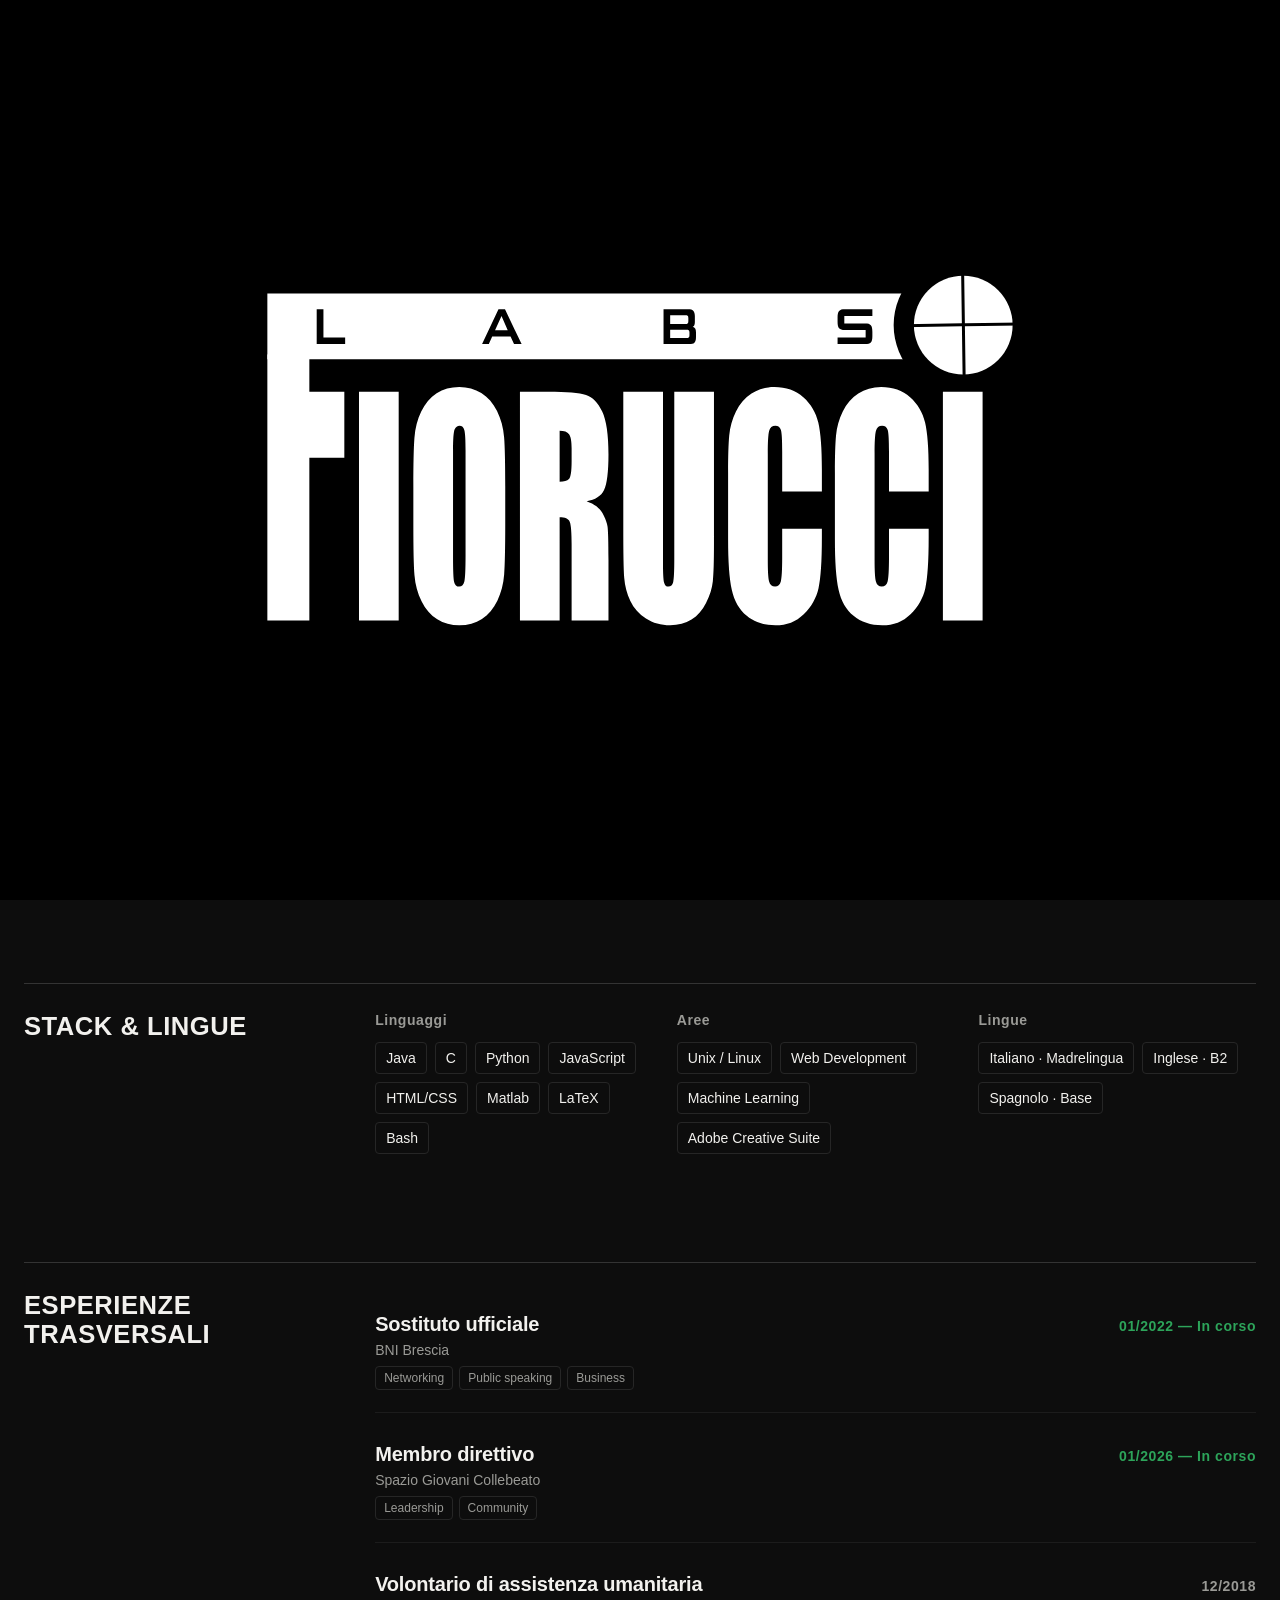
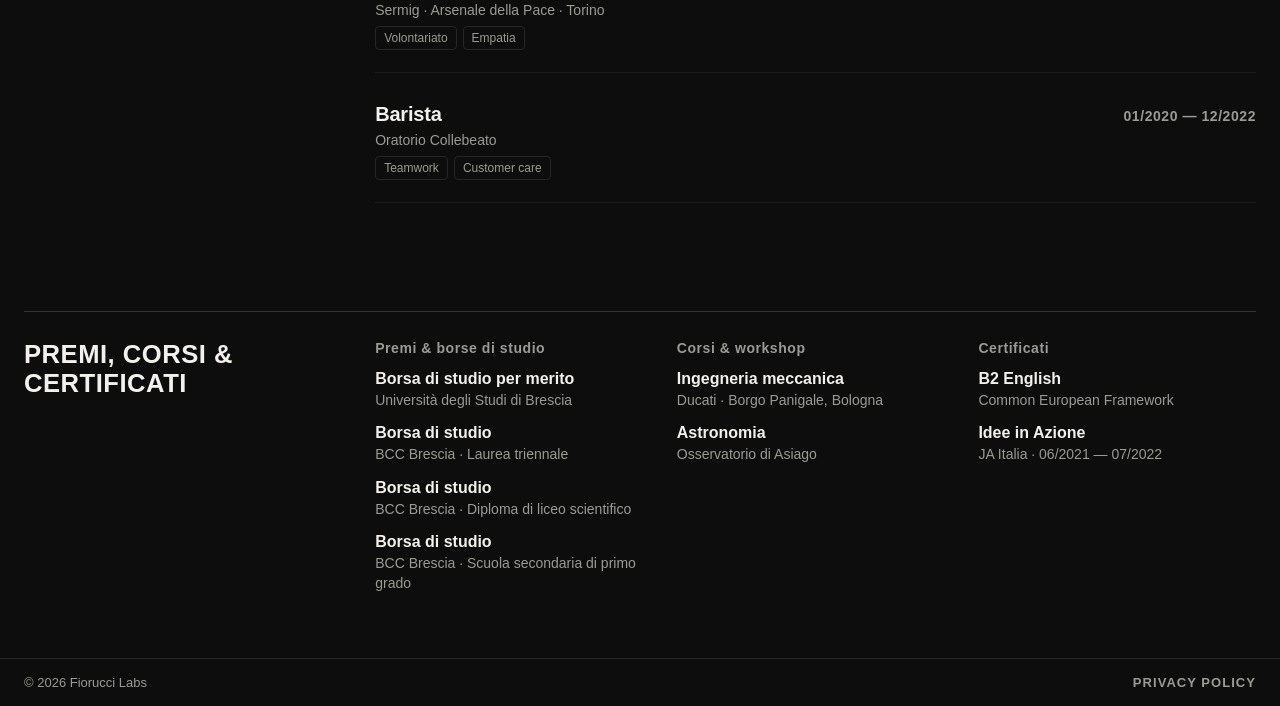
==== commit 39d85521: "CV: correzioni di italiano, verde nuovo, footer solo Fiorucci Labs Co-Authored-By: Claude Opus 5.5 <" ====
--- a/index.html
+++ b/index.html
@@ -27,9 +27,9 @@
 <link rel="icon" href="/favicon.svg" type="image/svg+xml">
 <link rel="icon" href="/favicon-96.png" type="image/png" sizes="96x96">
 <link rel="apple-touch-icon" href="/apple-touch-icon.png">
-<link rel="stylesheet" href="/site.0959912920.css">
+<link rel="stylesheet" href="/site.d5f244151d.css">
 <script>(function(r){r.classList.add('js');try{if(!sessionStorage.getItem('fiorucciIntroSeen')&&!matchMedia('(prefers-reduced-motion: reduce)').matches){r.classList.add('intro-pending');setTimeout(function(){r.classList.remove('intro-pending')},4000)}}catch(e){}})(document.documentElement)</script>
-<script src="/site.97b1b69232.js" defer></script>
+<script src="/site.585dcb14d2.js" defer></script>
 </head>
 <body>
 <a class="skip" href="#main">Salta al contenuto</a>
@@ -51,7 +51,7 @@
         <div aria-label="Lingua"><a class="lang-opt" href="/en/" hreflang="en" lang="en"><span>English</span><span class="code">EN</span></a><a class="lang-opt" href="/" hreflang="it" lang="it" aria-current="true"><span>Italiano</span><span class="code">IT</span></a></div>
         <div class="mm-sep"></div>
         <a class="mm-pv" href="https://fioruccilabs.com/privacy/">PRIVACY POLICY</a>
-        <span class="mm-copy">© 2026 Gabriele Fiorucci · Fiorucci Labs</span>
+        <span class="mm-copy">© 2026 Fiorucci Labs</span>
       </div>
     </details>
   </header>
@@ -63,11 +63,11 @@
       </div></div>
       <div class="ab-sec">
         <h2>ESPERIENZA</h2>
-        <div class="ab-body rows"><div class="row"><div class="who"><span class="role">Developer Freelance</span><span class="org">Programmazione · Brescia, Italia</span></div><span class="date now">06/2024 — In corso</span></div><div class="row"><div class="who"><span class="role">STEM Tutor</span><span class="org">Tutoring · Brescia, Italia</span></div><span class="date now">06/2022 — In corso</span></div><div class="row"><div class="who"><span class="role">Tipografo</span><span class="org">Tipografia Fiorucci · Collebeato, Italia</span></div><span class="date now">01/2018 — In corso</span></div></div>
+        <div class="ab-body rows"><div class="row"><div class="who"><span class="role">Sviluppatore freelance</span><span class="org">Programmazione · Brescia, Italia</span></div><span class="date now">06/2024 — In corso</span></div><div class="row"><div class="who"><span class="role">STEM Tutor</span><span class="org">Tutoring · Brescia, Italia</span></div><span class="date now">06/2022 — In corso</span></div><div class="row"><div class="who"><span class="role">Tipografo</span><span class="org">Tipografia Fiorucci · Collebeato, Italia</span></div><span class="date now">01/2018 — In corso</span></div></div>
       </div>
       <div class="ab-sec">
         <h2>FORMAZIONE</h2>
-        <div class="ab-body"><div class="ab-grid"><div class="edu"><span class="role">Laurea Magistrale</span><span class="date now">09/2025 — In corso</span><span class="field">Ingegneria Informatica</span><span class="org">Università degli Studi di Brescia</span></div><div class="edu"><span class="role">Laurea Triennale</span><span class="date">09/2022 — 10/2025</span><span class="field">Ingegneria Informatica</span><span class="org">Università degli Studi di Brescia</span></div><div class="edu"><span class="role">Diploma Superiore</span><span class="date">09/2017 — 07/2022</span><span class="field">Liceo Scientifico</span><span class="org">Liceo Scientifico Statale Leonardo</span></div></div></div>
+        <div class="ab-body"><div class="ab-grid"><div class="edu"><span class="role">Laurea magistrale</span><span class="date now">09/2025 — In corso</span><span class="field">Ingegneria Informatica</span><span class="org">Università degli Studi di Brescia</span></div><div class="edu"><span class="role">Laurea triennale</span><span class="date">09/2022 — 10/2025</span><span class="field">Ingegneria Informatica</span><span class="org">Università degli Studi di Brescia</span></div><div class="edu"><span class="role">Diploma di maturità</span><span class="date">09/2017 — 07/2022</span><span class="field">Liceo scientifico</span><span class="org">Liceo Scientifico Statale Leonardo</span></div></div></div>
       </div>
       <div class="ab-sec">
         <h2>STACK & LINGUE</h2>
@@ -75,17 +75,17 @@
       </div>
       <div class="ab-sec">
         <h2>ESPERIENZE TRASVERSALI</h2>
-        <div class="ab-body rows"><div class="row"><div class="who"><span class="role">Sostituto Ufficiale</span><span class="org">BNI Brescia</span></div><span class="date now">01/2022 — In corso</span><div class="row-tags"><span>Networking</span><span>Public speaking</span><span>Business</span></div></div><div class="row"><div class="who"><span class="role">Membro direttivo</span><span class="org">Spazio Giovani Collebeato</span></div><span class="date now">01/2026 — In corso</span><div class="row-tags"><span>Leadership</span><span>Community</span></div></div><div class="row"><div class="who"><span class="role">Volontario assistenza umanitaria</span><span class="org">Sermig · Arsenale della Pace · Torino</span></div><span class="date">12/2018</span><div class="row-tags"><span>Volontariato</span><span>Empatia</span></div></div><div class="row"><div class="who"><span class="role">Barista</span><span class="org">Oratorio Collebeato</span></div><span class="date">01/2020 — 12/2022</span><div class="row-tags"><span>Teamwork</span><span>Customer care</span></div></div></div>
+        <div class="ab-body rows"><div class="row"><div class="who"><span class="role">Sostituto ufficiale</span><span class="org">BNI Brescia</span></div><span class="date now">01/2022 — In corso</span><div class="row-tags"><span>Networking</span><span>Public speaking</span><span>Business</span></div></div><div class="row"><div class="who"><span class="role">Membro direttivo</span><span class="org">Spazio Giovani Collebeato</span></div><span class="date now">01/2026 — In corso</span><div class="row-tags"><span>Leadership</span><span>Community</span></div></div><div class="row"><div class="who"><span class="role">Volontario di assistenza umanitaria</span><span class="org">Sermig · Arsenale della Pace · Torino</span></div><span class="date">12/2018</span><div class="row-tags"><span>Volontariato</span><span>Empatia</span></div></div><div class="row"><div class="who"><span class="role">Barista</span><span class="org">Oratorio Collebeato</span></div><span class="date">01/2020 — 12/2022</span><div class="row-tags"><span>Teamwork</span><span>Customer care</span></div></div></div>
       </div>
       <div class="ab-sec">
         <h2>PREMI, CORSI & CERTIFICATI</h2>
-        <div class="ab-body"><div class="ab-grid"><div class="grp-col"><span class="lbl">Premi &amp; borse di studio</span><div class="award"><span class="t">Borsa di studio per merito</span><span class="d">Università degli Studi di Brescia</span></div><div class="award"><span class="t">Borsa di studio</span><span class="d">BCC Brescia · Laurea Triennale</span></div><div class="award"><span class="t">Borsa di studio</span><span class="d">BCC Brescia · Diploma Liceo Scientifico</span></div><div class="award"><span class="t">Borsa di studio</span><span class="d">BCC Brescia · Scuola secondaria di primo grado</span></div></div><div class="grp-col"><span class="lbl">Corsi &amp; workshop</span><div class="award"><span class="t">Ingegneria Meccanica</span><span class="d">Ducati · Borgo Panigale, Bologna</span></div><div class="award"><span class="t">Astronomia</span><span class="d">Osservatorio di Asiago</span></div></div><div class="grp-col"><span class="lbl">Certificati</span><div class="award"><span class="t">B2 English</span><span class="d">Common European Framework</span></div><div class="award"><span class="t">Idee in Azione</span><span class="d">JA Italia · 06/2021 — 07/2022</span></div></div></div></div>
+        <div class="ab-body"><div class="ab-grid"><div class="grp-col"><span class="lbl">Premi &amp; borse di studio</span><div class="award"><span class="t">Borsa di studio per merito</span><span class="d">Università degli Studi di Brescia</span></div><div class="award"><span class="t">Borsa di studio</span><span class="d">BCC Brescia · Laurea triennale</span></div><div class="award"><span class="t">Borsa di studio</span><span class="d">BCC Brescia · Diploma di liceo scientifico</span></div><div class="award"><span class="t">Borsa di studio</span><span class="d">BCC Brescia · Scuola secondaria di primo grado</span></div></div><div class="grp-col"><span class="lbl">Corsi &amp; workshop</span><div class="award"><span class="t">Ingegneria meccanica</span><span class="d">Ducati · Borgo Panigale, Bologna</span></div><div class="award"><span class="t">Astronomia</span><span class="d">Osservatorio di Asiago</span></div></div><div class="grp-col"><span class="lbl">Certificati</span><div class="award"><span class="t">B2 English</span><span class="d">Common European Framework</span></div><div class="award"><span class="t">Idee in Azione</span><span class="d">JA Italia · 06/2021 — 07/2022</span></div></div></div></div>
       </div>
     </section>
   </main>
 </div>
 <footer class="ftr" data-desk>
-  <span>© 2026 Gabriele Fiorucci · Fiorucci Labs</span>
+  <span>© 2026 Fiorucci Labs</span>
   <a href="https://fioruccilabs.com/privacy/">PRIVACY POLICY</a>
 </footer>
 </body>
--- a/site.d5f244151d.css
+++ b/site.d5f244151d.css
@@ -0,0 +1,235 @@
+/* Fiorucci Labs — site styles. Values carried over from the inline styles of the old "Intro Sito.dc.html". */
+*{scrollbar-width:none;-ms-overflow-style:none}*::-webkit-scrollbar{display:none}
+html{background:#0d0d0d;color-scheme:dark}
+body{margin:0;background:#0d0d0d;font-family:Helvetica,Arial,sans-serif;color:#f2f1ee}
+a{color:#f2f1ee}a:hover{color:#bbb}
+h1,h2,h3{font-weight:inherit}
+/* Text for screen readers and search engines only (e.g. the home <h1>, drawn as the CREATE lettering). */
+.sr-only{position:absolute;width:1px;height:1px;padding:0;margin:-1px;overflow:hidden;clip:rect(0,0,0,0);white-space:nowrap;border:0}
+.lead a{color:#2DA45A;text-decoration:none;border-bottom:1px solid #1F7A42}
+
+/* Mobile (<=720px) swaps the desktop header and footer for the dropdown menu. */
+[data-mob]{display:none}
+@media (max-width:720px){[data-desk]{display:none!important}[data-mob]{display:block}}
+
+/* Page frame: on the home the header and .fold (CREATE + gallery) fill the first screen and the "what is Fiorucci Labs"
+   section follows below (--hdr is the header height); other pages scroll the document under a sticky header. */
+.screen{min-height:100vh;display:flex;flex-direction:column}
+main{flex:1;display:flex;flex-direction:column}
+.fold{--hdr:86.6px;height:calc(100vh - var(--hdr));height:calc(100svh - var(--hdr));min-height:calc(520px - var(--hdr));flex-shrink:0;display:flex;flex-direction:column;overflow:hidden}
+
+/* Header */
+.hdr{display:flex;align-items:center;justify-content:space-between;gap:24px;padding:14px clamp(12px,2vw,24px);border-bottom:1px solid #262626;background:#0d0d0d}
+.screen:not(.home) .hdr{position:sticky;top:0;z-index:30}
+.logo{display:block;width:120px}
+.logo svg{display:block;width:100%;height:auto;overflow:visible}
+.hdr-desk{display:flex;align-items:center;flex-wrap:wrap;justify-content:flex-end;gap:10px 28px}
+.nav{display:flex;flex-wrap:wrap;gap:4px 24px}
+.nav a{font-size:14px;font-weight:600;letter-spacing:0.08em;color:#9a9a96;text-decoration:none;padding:8px 0;border-bottom:2px solid transparent}
+.nav a:hover{color:#f2f1ee;text-decoration:none}
+.nav a[aria-current=page]{color:#f2f1ee;border-bottom-color:#1F7A42}
+
+/* Dropdowns (language on desktop, full menu on mobile) are <details>, so they open even without JS. */
+.dd{position:relative}
+.dd>summary{list-style:none;display:flex;align-items:center;gap:8px;background:transparent;color:#f2f1ee;border:1px solid #444;border-radius:4px;padding:10px 12px;font-family:ui-monospace,Menlo,monospace;font-size:13px;letter-spacing:0.06em;cursor:pointer}
+.dd>summary::-webkit-details-marker{display:none}
+.dd>summary:hover{border-color:#f2f1ee}
+.caret{font-size:9px;color:#9a9a96}
+.dd-menu{position:absolute;right:0;top:calc(100% + 6px);min-width:150px;background:#161616;border:1px solid #262626;border-radius:4px;padding:4px;display:flex;flex-direction:column;z-index:10}
+.lang-opt{display:flex;justify-content:space-between;align-items:center;gap:12px;color:#f2f1ee;border-radius:3px;padding:9px 10px;font-size:14px;text-decoration:none}
+.lang-opt:hover{background:#222;color:#f2f1ee;text-decoration:none}
+.lang-opt[aria-current=true]{background:#1f1f1f}
+.lang-opt .code{font-family:ui-monospace,Menlo,monospace;font-size:12px;color:#9a9a96}
+.lang-opt[aria-current=true] .code{color:#2DA45A}
+
+.mm>summary{gap:10px}
+.burger{display:flex;flex-direction:column;gap:4px;width:18px}
+.burger span{height:2px;background:#f2f1ee;transition:transform 200ms ease,opacity 200ms ease}
+.mm[open] .burger span:nth-child(1){transform:translateY(6px) rotate(45deg)}
+.mm[open] .burger span:nth-child(2){opacity:0}
+.mm[open] .burger span:nth-child(3){transform:translateY(-6px) rotate(-45deg)}
+.mm .dd-menu{top:calc(100% + 8px);width:min(260px,calc(100vw - 24px));padding:6px;z-index:20;box-sizing:border-box}
+.mm-nav{display:flex;flex-direction:column}
+.mm-nav a,.mm-pv{display:block;font-size:15px;font-weight:600;letter-spacing:0.08em;color:#9a9a96;text-decoration:none;padding:14px 12px;border-left:2px solid transparent;border-radius:3px}
+.mm-pv{font-size:13px;padding:12px}
+.mm-nav a:hover,.mm-pv:hover{background:#222;color:#f2f1ee;text-decoration:none}
+.mm-nav a[aria-current=page],.mm-pv[aria-current=page]{color:#f2f1ee;border-left-color:#1F7A42}
+.mm .lang-opt{padding:12px;font-size:15px}
+.mm-sep{height:1px;background:#262626;margin:6px 0}
+.mm-copy{display:block;padding:4px 12px 8px;font-size:12px;color:#9a9a96}
+
+/* Home */
+.hero{flex:1;min-height:0;display:flex;align-items:center;justify-content:center;padding:clamp(28px,6vh,64px) clamp(12px,2vw,24px) 0}
+.hero h1{margin:0;width:clamp(220px,40vw,660px);color:#f2f1ee;transition:transform 1000ms cubic-bezier(.2,.8,.2,1),opacity 800ms ease}
+.hero svg{display:block;width:100%;height:auto;overflow:visible}
+.band{position:relative;height:clamp(320px,68vh,820px);flex-shrink:0;overflow:hidden;user-select:none;-webkit-user-select:none;touch-action:pan-y;cursor:grab;transition:opacity 900ms ease 200ms}
+.band canvas{position:absolute;inset:0;width:100%;height:100%;display:block}
+.band-name{position:absolute;left:50%;bottom:14px;transform:translateX(-50%);font-size:15px;font-weight:600;letter-spacing:0.01em;color:#2DA45A;background:#0d0d0d;padding:6px 10px;pointer-events:none;white-space:nowrap;opacity:0;transition:opacity 250ms ease}
+/* Phones only: a lower gallery band, matching its narrower strip of tiles (site.js), with CREATE right above it. */
+@media (max-width:720px){.band{height:clamp(300px,44vh,440px)}.fold{justify-content:center}.hero{flex:0 0 auto;padding-bottom:clamp(8px,2vh,24px)}}
+/* Home, below the gallery: opening line with buttons, what Fiorucci Labs makes, call to contact */
+/* .sec.hab: beats the generic .sec padding and gap defined further down. */
+.sec.hab{padding-top:clamp(128px,24vh,280px);padding-bottom:clamp(128px,22vh,240px);gap:clamp(160px,28vh,300px)}
+.hab-open{display:flex;flex-direction:column;align-items:flex-start;gap:40px}
+/* On one line: the size follows the screen width so it fits on phones too. */
+.hab-h{margin:0;font-size:clamp(28px,9.2vw,96px);line-height:0.95;letter-spacing:-0.02em;font-weight:700;white-space:nowrap}
+.hab-cta{display:flex;flex-wrap:wrap;gap:12px 16px;padding-top:24px}
+.hab .send{display:inline-block;text-decoration:none}
+.hab .send:hover{color:#0d0d0d}
+.hab-svc{margin:0;padding:0;list-style:none;display:grid;grid-template-columns:repeat(auto-fit,minmax(min(100%,260px),1fr));gap:96px clamp(32px,4vw,64px)}
+.hab-svc li{display:flex;flex-direction:column;gap:20px}
+.hab-icon{width:44px;height:44px;color:#2DA45A;margin-bottom:8px}
+.hab-svc h3{margin:0;font-size:clamp(22px,2.2vw,28px);font-weight:700;letter-spacing:-0.01em;color:#f2f1ee}
+.hab-svc p{margin:0;font-size:17px;line-height:1.55;color:#d6d5d1;text-wrap:pretty}
+.hab-svc h3+p{color:#f2f1ee}
+.hab-ask{display:flex;flex-direction:column;align-items:flex-start;gap:40px}
+/* The question lights up word by word as it scrolls into view (site.js adds .on); without JS it is simply white. */
+.hab-ask-h{margin:0;font-size:clamp(36px,6vw,80px);line-height:1;letter-spacing:-0.02em;font-weight:700;text-wrap:balance}
+.js .hab-ask-h span{color:#2a2a2a;transition:color 400ms ease}
+.js .hab-ask-h span.on{color:#f2f1ee}
+/* Entrance: with JS the hero and gallery start hidden and fade in after the intro (site.js adds .entered). */
+.intro-pending .screen,.intro-pending .ftr{visibility:hidden}
+.js .home:not(.entered) .hero h1{transform:translateY(10%) scale(0.96);opacity:0}
+.js .home:not(.entered) .band{opacity:0}
+/* Gallery sources: the WebGL canvas samples these videos; the links stay in the page for crawlers and keyboard users.
+   Without JS or WebGL the tiles themselves are shown as a plain grid. */
+html:not(.js) .tiles,.band.no-gl .tiles{opacity:1;pointer-events:auto}
+.tiles a{display:flex;flex-direction:column;gap:6px;color:inherit;text-decoration:none}
+.tiles{position:absolute;inset:0;margin:0;padding:16px;list-style:none;display:flex;align-items:center;justify-content:center;gap:12px;flex-wrap:wrap;box-sizing:border-box;background:#0d0d0d;opacity:0;pointer-events:none}
+.tiles li{display:flex;flex-direction:column;gap:6px;width:clamp(120px,14vw,200px)}
+.tiles .media{border:0;border-radius:0}
+.tiles span{font-size:13px;color:#9a9a96}
+
+/* Shared page blocks */
+.sec{padding:clamp(28px,6vh,64px) clamp(12px,2vw,24px) 64px;display:flex;flex-direction:column;gap:clamp(40px,7vh,72px);max-width:1280px;width:100%;box-sizing:border-box;margin:0 auto}
+.sec.wide{gap:clamp(48px,8vh,96px)}
+.big{margin:0;font-size:clamp(40px,7vw,96px);line-height:0.95;letter-spacing:-0.02em;font-weight:700;text-wrap:balance}
+.lead{margin:0;font-size:clamp(18px,1.6vw,22px);line-height:1.45;color:#f2f1ee;max-width:60ch;text-wrap:pretty}
+.label{font-size:12px;font-weight:600;letter-spacing:0.08em;color:#9a9a96}
+.media{position:relative;width:100%;aspect-ratio:4/3;overflow:hidden;border:1px solid #262626;border-radius:4px;background:repeating-linear-gradient(135deg,#171717 0 10px,#1b1b1b 10px 20px)}
+.media video{position:absolute;inset:0;width:100%;height:100%;object-fit:cover;display:block;pointer-events:none;background:#0d0d0d}
+
+/* Works / projects lists */
+.grp{display:flex;flex-direction:column;gap:24px}
+.grp-h{margin:0;padding-top:14px;border-top:1px solid #262626;font-size:14px;font-weight:600;letter-spacing:0.08em;color:#f2f1ee}
+.cards{display:grid;grid-template-columns:repeat(auto-fill,minmax(min(100%,260px),1fr));gap:32px 24px}
+.card{display:flex;flex-direction:column;gap:12px;color:#f2f1ee;text-decoration:none}
+.card:hover{color:#2DA45A;text-decoration:none}
+.card-name{font-size:18px;font-weight:600;letter-spacing:-0.005em}
+
+/* Project page */
+.proj{padding:clamp(20px,4vh,40px) clamp(12px,2vw,24px) 64px;display:flex;flex-direction:column;gap:24px;max-width:1100px;width:100%;box-sizing:border-box;margin:0 auto}
+.back{font-size:12px;font-weight:600;letter-spacing:0.08em;color:#9a9a96;text-decoration:none;align-self:flex-start}
+.back:hover{color:#2DA45A;text-decoration:none}
+.proj-head{display:flex;align-items:baseline;gap:16px;flex-wrap:wrap}
+.status{font-size:12px;font-weight:600;color:#2DA45A;letter-spacing:0.08em}
+.proj h1{margin:0;font-size:clamp(32px,5vw,64px);line-height:1;letter-spacing:-0.02em;font-weight:700}
+.cover{position:relative;width:100%;aspect-ratio:4/3;max-height:70vh;flex-shrink:0;overflow:hidden}
+.cover video{position:absolute;inset:0;width:100%;height:100%;object-fit:contain;display:block;pointer-events:none;background:#0d0d0d}
+.proj-body{display:flex;flex-wrap:wrap;gap:24px clamp(24px,4vw,64px);padding-top:28px;border-top:1px solid #333}
+.proj-text{flex:3 1 480px;min-width:0}
+.desc{max-width:60ch;display:flex;flex-direction:column;gap:16px}
+.desc p{margin:0;font-size:17px;line-height:1.55;color:#d6d5d1;text-wrap:pretty}
+.desc p.lede{font-size:clamp(18px,1.6vw,22px);line-height:1.45;color:#f2f1ee}
+.side{flex:1 1 220px;display:flex;flex-direction:column;gap:20px;position:sticky;top:100px;align-self:flex-start}
+.tags{display:flex;flex-wrap:wrap;gap:8px;margin:0;padding:0;list-style:none}
+.tag{font-size:13px;font-weight:600;letter-spacing:0.02em;color:#9a9a96;padding:6px 10px;border:1px solid #262626;border-radius:4px}
+.gh{align-self:flex-start;font-size:14px;font-weight:600;letter-spacing:0.08em;color:#9a9a96;text-decoration:none;padding:6px 0;border-bottom:1px solid #262626}
+.gh:hover{color:#2DA45A;border-color:#1F7A42;text-decoration:none}
+
+/* Project markdown (rendered at build time) */
+[data-md]{display:flex;flex-direction:column;gap:18px;font-size:17px;line-height:1.6;color:#d6d5d1}
+[data-md] p,[data-md] ul,[data-md] ol{margin:0;max-width:68ch;text-wrap:pretty}
+[data-md] [data-tagline]{font-size:clamp(20px,2vw,26px);line-height:1.35;font-weight:600;color:#f2f1ee}
+[data-md] h2{margin:36px 0 0;padding-top:24px;border-top:1px solid #262626;font-size:clamp(22px,2.2vw,28px);line-height:1.2;letter-spacing:-0.01em;color:#f2f1ee;font-weight:700}
+[data-md] h3{margin:12px 0 0;font-size:19px;color:#f2f1ee;font-weight:700}
+[data-md] strong{font-weight:600;color:#f2f1ee}
+[data-md] a{color:#2DA45A;text-decoration:none;border-bottom:1px solid #1F7A42}
+[data-md] a:hover{color:#f2f1ee}
+[data-md] figure{margin:10px 0;display:flex;flex-direction:column;gap:8px}
+[data-md] img,[data-md] video{display:block;max-width:100%;max-height:85vh;width:auto;height:auto;align-self:flex-start;border:1px solid #262626;border-radius:4px;background:#111}
+[data-md] figcaption{font-size:13px;letter-spacing:0.02em;color:#9a9a96}
+[data-md] ul,[data-md] ol{padding-left:1.2em;display:flex;flex-direction:column;gap:8px}
+[data-md] li::marker{color:#2DA45A}
+[data-md] table{border-collapse:collapse;width:100%;max-width:820px;font-size:15px;line-height:1.5}
+[data-md] th,[data-md] td{text-align:left;vertical-align:top;padding:10px 16px 10px 0;border-top:1px solid #262626}
+[data-md] th{width:30%;font-weight:600;color:#9a9a96}
+[data-md] th strong{color:#9a9a96}
+
+/* Privacy */
+.intro-block{display:flex;flex-direction:column;gap:24px}
+.pv-row{display:grid;grid-template-columns:repeat(auto-fit,minmax(min(100%,300px),1fr));gap:12px 40px;padding:28px 0;border-top:1px solid #262626}
+.pv-row h2{margin:0;font-size:14px;font-weight:600;letter-spacing:0.08em;color:#f2f1ee;text-transform:uppercase}
+.pv-row div{display:flex;flex-direction:column;gap:14px;grid-column:span 2;min-width:0}
+.pv-row p{margin:0;font-size:17px;line-height:1.55;color:#d6d5d1;max-width:68ch;text-wrap:pretty}
+
+/* Contact */
+.ct-sub{margin:0;font-size:clamp(18px,1.6vw,22px);line-height:1.35;color:#f2f1ee;text-wrap:pretty}
+.ct{display:flex;flex-wrap:wrap;gap:64px clamp(48px,8vw,128px)}
+.ct-links{flex:1 1 280px;max-width:380px;display:flex;flex-direction:column}
+.ct-h{margin:0;font-size:14px;font-weight:600;letter-spacing:0.08em;color:#f2f1ee;padding-bottom:16px;border-bottom:1px solid #333}
+.ct-link{display:flex;flex-direction:column;gap:6px;padding:20px 0;border-bottom:1px solid #1c1c1c;color:#f2f1ee;text-decoration:none}
+.ct-link:hover{color:#2DA45A;text-decoration:none}
+.ct-link .v{font-size:18px;font-weight:600;letter-spacing:-0.005em;overflow-wrap:anywhere}
+.ct-form{flex:3 1 480px;min-width:0;display:flex;flex-direction:column;gap:20px;padding:clamp(24px,3vw,40px);background:#141414;border:1px solid #262626;border-radius:6px}
+.ct-grid{display:grid;grid-template-columns:repeat(auto-fit,minmax(min(100%,220px),1fr));gap:20px}
+.fld{display:flex;flex-direction:column;gap:8px;font-size:12px;font-weight:600;letter-spacing:0.08em;color:#9a9a96}
+.fld input,.fld textarea{font:inherit;font-size:18px;font-weight:400;letter-spacing:0;color:#f2f1ee;background:transparent;border:0;border-bottom:1px solid #333;padding:10px 0;outline:none;border-radius:0}
+.fld textarea{line-height:1.45;resize:vertical}
+.fld input:focus,.fld textarea:focus{border-color:#2DA45A}
+.send-row{display:flex;flex-wrap:wrap;align-items:center;gap:16px 24px;padding-top:8px}
+.send{font-family:inherit;font-size:14px;font-weight:600;letter-spacing:0.08em;color:#0d0d0d;background:#2DA45A;border:0;border-radius:4px;padding:16px 28px;cursor:pointer}
+.send:hover{background:#3DB86A}
+.note{font-size:14px;color:#9a9a96;max-width:44ch;text-wrap:pretty}
+
+/* About (reachable by URL only) */
+.sec.about{gap:clamp(72px,12vh,128px)}
+.ab-top{display:grid;grid-template-columns:repeat(auto-fit,minmax(min(100%,340px),1fr));gap:40px;align-items:end;margin-bottom:calc(clamp(28px,6vh,64px) - clamp(72px,12vh,128px))}
+.ab-top>div{display:flex;flex-direction:column;gap:24px}
+.ab-links{display:flex;flex-wrap:wrap;gap:8px 24px;font-size:14px;font-weight:600;letter-spacing:0.08em}
+.ab-links a{color:#9a9a96;text-decoration:none;padding:6px 0;border-bottom:1px solid #262626}
+.ab-links a:hover{color:#2DA45A;border-color:#1F7A42;text-decoration:none}
+.ab-sec{display:flex;flex-wrap:wrap;gap:24px clamp(24px,4vw,64px);padding-top:28px;border-top:1px solid #333}
+.ab-sec>h2{margin:0;flex:1 1 200px;max-width:300px;align-self:flex-start;position:sticky;top:110px;font-size:clamp(20px,2vw,26px);font-weight:700;letter-spacing:0.02em;line-height:1.15;color:#f2f1ee}
+.ab-body{flex:3 1 520px;min-width:0;display:flex;flex-direction:column;gap:24px}
+.ab-body.rows{gap:8px}
+.row{display:flex;justify-content:space-between;align-items:baseline;flex-wrap:wrap;gap:8px 32px;padding:22px 0;border-bottom:1px solid #1c1c1c}
+.who{display:flex;flex-direction:column;gap:6px}
+.role{font-size:20px;font-weight:700;letter-spacing:-0.01em}
+.org{font-size:14px;color:#9a9a96}
+.date{font-size:14px;color:#9a9a96;font-weight:600;letter-spacing:0.04em;margin-left:auto;text-align:right}
+.date.now{color:#2DA45A}
+.row-tags{display:flex;flex-wrap:wrap;gap:6px;flex-basis:100%}
+.row-tags span{font-size:12px;color:#9a9a96;border:1px solid #262626;border-radius:4px;padding:4px 8px}
+.ab-grid{display:grid;grid-template-columns:repeat(auto-fit,minmax(min(100%,260px),1fr));gap:32px 24px}
+.edu{display:flex;flex-direction:column;gap:6px}
+.edu .date{margin-left:0;text-align:left}
+.edu .field{font-size:15px;color:#f2f1ee}
+.grp-col{display:flex;flex-direction:column;gap:14px}
+.grp-col .lbl{font-size:14px;color:#9a9a96;font-weight:600;letter-spacing:0.04em}
+.chips{display:flex;flex-wrap:wrap;gap:8px}
+.chips span{font-size:14px;color:#f2f1ee;border:1px solid #262626;border-radius:4px;padding:7px 10px}
+.award{display:flex;flex-direction:column;gap:3px}
+.award .t{font-size:16px;font-weight:600}
+.award .d{font-size:14px;color:#9a9a96;line-height:1.4}
+
+/* Footer (desktop only; on mobile its links live in the menu) */
+.ftr{display:flex;flex-wrap:wrap;align-items:center;justify-content:space-between;gap:8px 24px;padding:10px clamp(12px,2vw,24px);border-top:1px solid #262626;font-size:13px;color:#9a9a96}
+.ftr a{font-size:13px;font-weight:600;letter-spacing:0.08em;color:#9a9a96;text-decoration:none;padding:6px 0}
+.ftr a:hover{color:#2DA45A;text-decoration:none}
+.ftr a[aria-current=page]{color:#f2f1ee}
+
+/* Accessibility */
+/* Keyboard focus is always visible (mouse clicks don't show it). Form fields thicken their underline instead. */
+:focus-visible{outline:2px solid #2DA45A;outline-offset:3px;border-radius:2px}
+.fld input:focus-visible,.fld textarea:focus-visible{outline:none;box-shadow:0 1px 0 #2DA45A}
+/* "Skip to content": first stop of the Tab key, visible only when focused. */
+.skip{position:absolute;left:12px;top:-80px;z-index:100;background:#2DA45A;color:#0d0d0d;padding:12px 16px;border-radius:4px;font-size:14px;font-weight:600;letter-spacing:0.04em;text-decoration:none}
+.skip:focus{top:12px;color:#0d0d0d}
+/* The WebGL gallery can't take keyboard focus: tabbing into it reveals the plain grid of its links instead. */
+.band:focus-within .tiles{opacity:1;pointer-events:auto}
+/* "Reduce motion" (system setting): no transitions; videos stay on their poster (site.js) and the cover gets controls. */
+@media (prefers-reduced-motion:reduce){
+  *,*::before,*::after{transition:none!important;animation:none!important;scroll-behavior:auto!important}
+  .cover video{pointer-events:auto}
+}
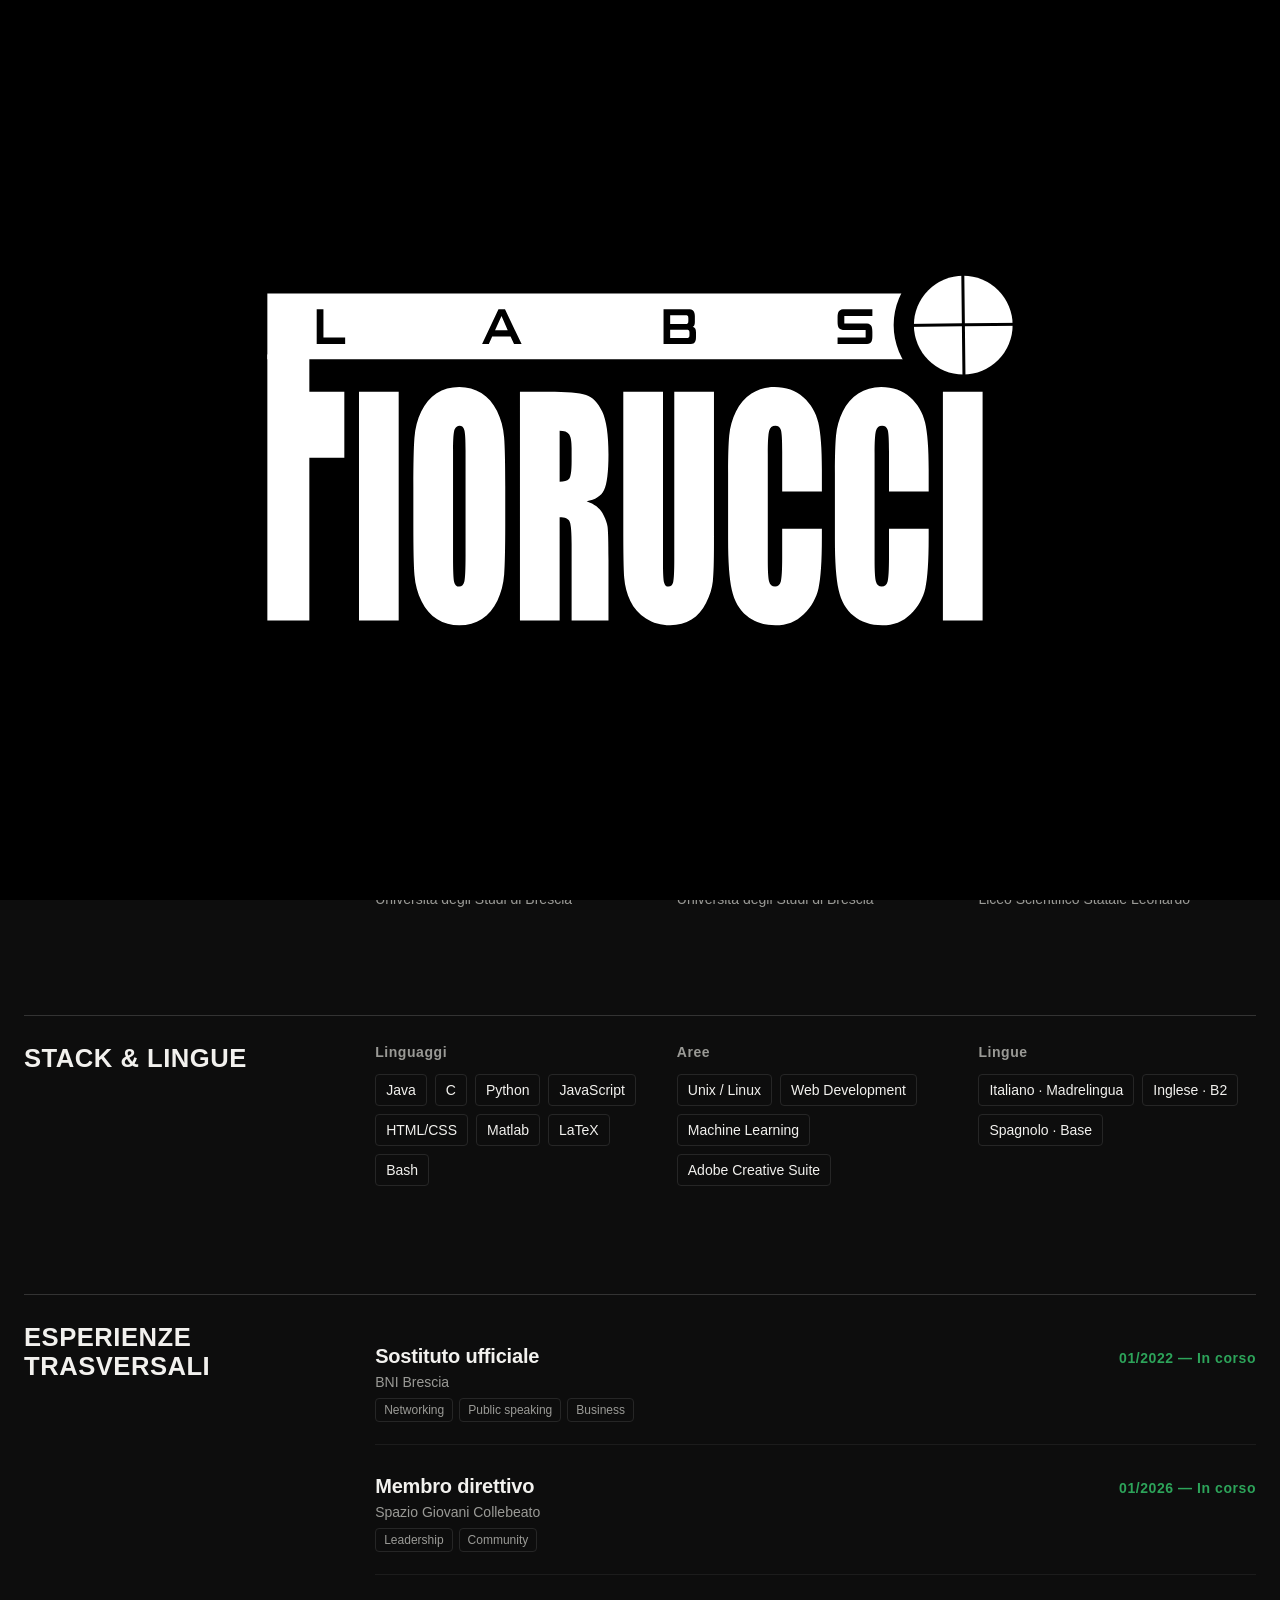
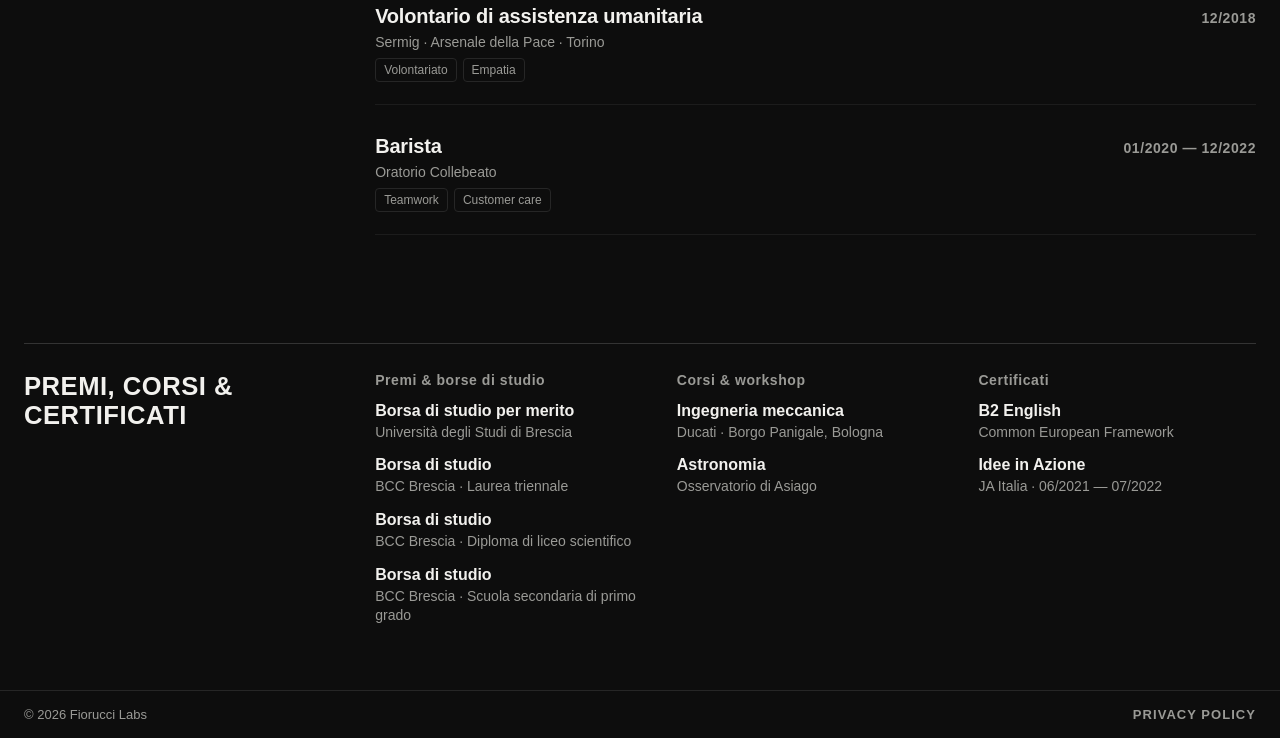
==== commit 0bd5aee6: "CV: foto accanto al nome Co-Authored-By: Claude Opus 5.5 <noreply@anthropic.com>" ====
--- a/index.html
+++ b/index.html
@@ -27,7 +27,7 @@
 <link rel="icon" href="/favicon.svg" type="image/svg+xml">
 <link rel="icon" href="/favicon-96.png" type="image/png" sizes="96x96">
 <link rel="apple-touch-icon" href="/apple-touch-icon.png">
-<link rel="stylesheet" href="/site.d5f244151d.css">
+<link rel="stylesheet" href="/site.6a9d0fba7c.css">
 <script>(function(r){r.classList.add('js');try{if(!sessionStorage.getItem('fiorucciIntroSeen')&&!matchMedia('(prefers-reduced-motion: reduce)').matches){r.classList.add('intro-pending');setTimeout(function(){r.classList.remove('intro-pending')},4000)}}catch(e){}})(document.documentElement)</script>
 <script src="/site.585dcb14d2.js" defer></script>
 </head>
@@ -58,7 +58,7 @@
   <main id="main">
     <section class="sec about">
       <div class="ab-top"><div>
-        <h1 class="big">Gabriele Fiorucci</h1>
+        <div class="ab-id"><img class="ab-photo" src="/gabriele-fiorucci.webp" width="120" height="120" alt="Foto di Gabriele Fiorucci"><h1 class="big">Gabriele Fiorucci</h1></div>
         <div class="ab-links"><a href="mailto:info@fioruccilabs.com">EMAIL ↗</a><a href="https://github.com/GabrieleFiorucci03" target="_blank" rel="noopener">GITHUB ↗</a><a href="https://linkedin.com/in/gabriele-fiorucci-063081251" target="_blank" rel="noopener">LINKEDIN ↗</a></div>
       </div></div>
       <div class="ab-sec">
--- a/site.6a9d0fba7c.css
+++ b/site.6a9d0fba7c.css
@@ -0,0 +1,238 @@
+/* Fiorucci Labs — site styles. Values carried over from the inline styles of the old "Intro Sito.dc.html". */
+*{scrollbar-width:none;-ms-overflow-style:none}*::-webkit-scrollbar{display:none}
+html{background:#0d0d0d;color-scheme:dark}
+body{margin:0;background:#0d0d0d;font-family:Helvetica,Arial,sans-serif;color:#f2f1ee}
+a{color:#f2f1ee}a:hover{color:#bbb}
+h1,h2,h3{font-weight:inherit}
+/* Text for screen readers and search engines only (e.g. the home <h1>, drawn as the CREATE lettering). */
+.sr-only{position:absolute;width:1px;height:1px;padding:0;margin:-1px;overflow:hidden;clip:rect(0,0,0,0);white-space:nowrap;border:0}
+.lead a{color:#2DA45A;text-decoration:none;border-bottom:1px solid #1F7A42}
+
+/* Mobile (<=720px) swaps the desktop header and footer for the dropdown menu. */
+[data-mob]{display:none}
+@media (max-width:720px){[data-desk]{display:none!important}[data-mob]{display:block}}
+
+/* Page frame: on the home the header and .fold (CREATE + gallery) fill the first screen and the "what is Fiorucci Labs"
+   section follows below (--hdr is the header height); other pages scroll the document under a sticky header. */
+.screen{min-height:100vh;display:flex;flex-direction:column}
+main{flex:1;display:flex;flex-direction:column}
+.fold{--hdr:86.6px;height:calc(100vh - var(--hdr));height:calc(100svh - var(--hdr));min-height:calc(520px - var(--hdr));flex-shrink:0;display:flex;flex-direction:column;overflow:hidden}
+
+/* Header */
+.hdr{display:flex;align-items:center;justify-content:space-between;gap:24px;padding:14px clamp(12px,2vw,24px);border-bottom:1px solid #262626;background:#0d0d0d}
+.screen:not(.home) .hdr{position:sticky;top:0;z-index:30}
+.logo{display:block;width:120px}
+.logo svg{display:block;width:100%;height:auto;overflow:visible}
+.hdr-desk{display:flex;align-items:center;flex-wrap:wrap;justify-content:flex-end;gap:10px 28px}
+.nav{display:flex;flex-wrap:wrap;gap:4px 24px}
+.nav a{font-size:14px;font-weight:600;letter-spacing:0.08em;color:#9a9a96;text-decoration:none;padding:8px 0;border-bottom:2px solid transparent}
+.nav a:hover{color:#f2f1ee;text-decoration:none}
+.nav a[aria-current=page]{color:#f2f1ee;border-bottom-color:#1F7A42}
+
+/* Dropdowns (language on desktop, full menu on mobile) are <details>, so they open even without JS. */
+.dd{position:relative}
+.dd>summary{list-style:none;display:flex;align-items:center;gap:8px;background:transparent;color:#f2f1ee;border:1px solid #444;border-radius:4px;padding:10px 12px;font-family:ui-monospace,Menlo,monospace;font-size:13px;letter-spacing:0.06em;cursor:pointer}
+.dd>summary::-webkit-details-marker{display:none}
+.dd>summary:hover{border-color:#f2f1ee}
+.caret{font-size:9px;color:#9a9a96}
+.dd-menu{position:absolute;right:0;top:calc(100% + 6px);min-width:150px;background:#161616;border:1px solid #262626;border-radius:4px;padding:4px;display:flex;flex-direction:column;z-index:10}
+.lang-opt{display:flex;justify-content:space-between;align-items:center;gap:12px;color:#f2f1ee;border-radius:3px;padding:9px 10px;font-size:14px;text-decoration:none}
+.lang-opt:hover{background:#222;color:#f2f1ee;text-decoration:none}
+.lang-opt[aria-current=true]{background:#1f1f1f}
+.lang-opt .code{font-family:ui-monospace,Menlo,monospace;font-size:12px;color:#9a9a96}
+.lang-opt[aria-current=true] .code{color:#2DA45A}
+
+.mm>summary{gap:10px}
+.burger{display:flex;flex-direction:column;gap:4px;width:18px}
+.burger span{height:2px;background:#f2f1ee;transition:transform 200ms ease,opacity 200ms ease}
+.mm[open] .burger span:nth-child(1){transform:translateY(6px) rotate(45deg)}
+.mm[open] .burger span:nth-child(2){opacity:0}
+.mm[open] .burger span:nth-child(3){transform:translateY(-6px) rotate(-45deg)}
+.mm .dd-menu{top:calc(100% + 8px);width:min(260px,calc(100vw - 24px));padding:6px;z-index:20;box-sizing:border-box}
+.mm-nav{display:flex;flex-direction:column}
+.mm-nav a,.mm-pv{display:block;font-size:15px;font-weight:600;letter-spacing:0.08em;color:#9a9a96;text-decoration:none;padding:14px 12px;border-left:2px solid transparent;border-radius:3px}
+.mm-pv{font-size:13px;padding:12px}
+.mm-nav a:hover,.mm-pv:hover{background:#222;color:#f2f1ee;text-decoration:none}
+.mm-nav a[aria-current=page],.mm-pv[aria-current=page]{color:#f2f1ee;border-left-color:#1F7A42}
+.mm .lang-opt{padding:12px;font-size:15px}
+.mm-sep{height:1px;background:#262626;margin:6px 0}
+.mm-copy{display:block;padding:4px 12px 8px;font-size:12px;color:#9a9a96}
+
+/* Home */
+.hero{flex:1;min-height:0;display:flex;align-items:center;justify-content:center;padding:clamp(28px,6vh,64px) clamp(12px,2vw,24px) 0}
+.hero h1{margin:0;width:clamp(220px,40vw,660px);color:#f2f1ee;transition:transform 1000ms cubic-bezier(.2,.8,.2,1),opacity 800ms ease}
+.hero svg{display:block;width:100%;height:auto;overflow:visible}
+.band{position:relative;height:clamp(320px,68vh,820px);flex-shrink:0;overflow:hidden;user-select:none;-webkit-user-select:none;touch-action:pan-y;cursor:grab;transition:opacity 900ms ease 200ms}
+.band canvas{position:absolute;inset:0;width:100%;height:100%;display:block}
+.band-name{position:absolute;left:50%;bottom:14px;transform:translateX(-50%);font-size:15px;font-weight:600;letter-spacing:0.01em;color:#2DA45A;background:#0d0d0d;padding:6px 10px;pointer-events:none;white-space:nowrap;opacity:0;transition:opacity 250ms ease}
+/* Phones only: a lower gallery band, matching its narrower strip of tiles (site.js), with CREATE right above it. */
+@media (max-width:720px){.band{height:clamp(300px,44vh,440px)}.fold{justify-content:center}.hero{flex:0 0 auto;padding-bottom:clamp(8px,2vh,24px)}}
+/* Home, below the gallery: opening line with buttons, what Fiorucci Labs makes, call to contact */
+/* .sec.hab: beats the generic .sec padding and gap defined further down. */
+.sec.hab{padding-top:clamp(128px,24vh,280px);padding-bottom:clamp(128px,22vh,240px);gap:clamp(160px,28vh,300px)}
+.hab-open{display:flex;flex-direction:column;align-items:flex-start;gap:40px}
+/* On one line: the size follows the screen width so it fits on phones too. */
+.hab-h{margin:0;font-size:clamp(28px,9.2vw,96px);line-height:0.95;letter-spacing:-0.02em;font-weight:700;white-space:nowrap}
+.hab-cta{display:flex;flex-wrap:wrap;gap:12px 16px;padding-top:24px}
+.hab .send{display:inline-block;text-decoration:none}
+.hab .send:hover{color:#0d0d0d}
+.hab-svc{margin:0;padding:0;list-style:none;display:grid;grid-template-columns:repeat(auto-fit,minmax(min(100%,260px),1fr));gap:96px clamp(32px,4vw,64px)}
+.hab-svc li{display:flex;flex-direction:column;gap:20px}
+.hab-icon{width:44px;height:44px;color:#2DA45A;margin-bottom:8px}
+.hab-svc h3{margin:0;font-size:clamp(22px,2.2vw,28px);font-weight:700;letter-spacing:-0.01em;color:#f2f1ee}
+.hab-svc p{margin:0;font-size:17px;line-height:1.55;color:#d6d5d1;text-wrap:pretty}
+.hab-svc h3+p{color:#f2f1ee}
+.hab-ask{display:flex;flex-direction:column;align-items:flex-start;gap:40px}
+/* The question lights up word by word as it scrolls into view (site.js adds .on); without JS it is simply white. */
+.hab-ask-h{margin:0;font-size:clamp(36px,6vw,80px);line-height:1;letter-spacing:-0.02em;font-weight:700;text-wrap:balance}
+.js .hab-ask-h span{color:#2a2a2a;transition:color 400ms ease}
+.js .hab-ask-h span.on{color:#f2f1ee}
+/* Entrance: with JS the hero and gallery start hidden and fade in after the intro (site.js adds .entered). */
+.intro-pending .screen,.intro-pending .ftr{visibility:hidden}
+.js .home:not(.entered) .hero h1{transform:translateY(10%) scale(0.96);opacity:0}
+.js .home:not(.entered) .band{opacity:0}
+/* Gallery sources: the WebGL canvas samples these videos; the links stay in the page for crawlers and keyboard users.
+   Without JS or WebGL the tiles themselves are shown as a plain grid. */
+html:not(.js) .tiles,.band.no-gl .tiles{opacity:1;pointer-events:auto}
+.tiles a{display:flex;flex-direction:column;gap:6px;color:inherit;text-decoration:none}
+.tiles{position:absolute;inset:0;margin:0;padding:16px;list-style:none;display:flex;align-items:center;justify-content:center;gap:12px;flex-wrap:wrap;box-sizing:border-box;background:#0d0d0d;opacity:0;pointer-events:none}
+.tiles li{display:flex;flex-direction:column;gap:6px;width:clamp(120px,14vw,200px)}
+.tiles .media{border:0;border-radius:0}
+.tiles span{font-size:13px;color:#9a9a96}
+
+/* Shared page blocks */
+.sec{padding:clamp(28px,6vh,64px) clamp(12px,2vw,24px) 64px;display:flex;flex-direction:column;gap:clamp(40px,7vh,72px);max-width:1280px;width:100%;box-sizing:border-box;margin:0 auto}
+.sec.wide{gap:clamp(48px,8vh,96px)}
+.big{margin:0;font-size:clamp(40px,7vw,96px);line-height:0.95;letter-spacing:-0.02em;font-weight:700;text-wrap:balance}
+.lead{margin:0;font-size:clamp(18px,1.6vw,22px);line-height:1.45;color:#f2f1ee;max-width:60ch;text-wrap:pretty}
+.label{font-size:12px;font-weight:600;letter-spacing:0.08em;color:#9a9a96}
+.media{position:relative;width:100%;aspect-ratio:4/3;overflow:hidden;border:1px solid #262626;border-radius:4px;background:repeating-linear-gradient(135deg,#171717 0 10px,#1b1b1b 10px 20px)}
+.media video{position:absolute;inset:0;width:100%;height:100%;object-fit:cover;display:block;pointer-events:none;background:#0d0d0d}
+
+/* Works / projects lists */
+.grp{display:flex;flex-direction:column;gap:24px}
+.grp-h{margin:0;padding-top:14px;border-top:1px solid #262626;font-size:14px;font-weight:600;letter-spacing:0.08em;color:#f2f1ee}
+.cards{display:grid;grid-template-columns:repeat(auto-fill,minmax(min(100%,260px),1fr));gap:32px 24px}
+.card{display:flex;flex-direction:column;gap:12px;color:#f2f1ee;text-decoration:none}
+.card:hover{color:#2DA45A;text-decoration:none}
+.card-name{font-size:18px;font-weight:600;letter-spacing:-0.005em}
+
+/* Project page */
+.proj{padding:clamp(20px,4vh,40px) clamp(12px,2vw,24px) 64px;display:flex;flex-direction:column;gap:24px;max-width:1100px;width:100%;box-sizing:border-box;margin:0 auto}
+.back{font-size:12px;font-weight:600;letter-spacing:0.08em;color:#9a9a96;text-decoration:none;align-self:flex-start}
+.back:hover{color:#2DA45A;text-decoration:none}
+.proj-head{display:flex;align-items:baseline;gap:16px;flex-wrap:wrap}
+.status{font-size:12px;font-weight:600;color:#2DA45A;letter-spacing:0.08em}
+.proj h1{margin:0;font-size:clamp(32px,5vw,64px);line-height:1;letter-spacing:-0.02em;font-weight:700}
+.cover{position:relative;width:100%;aspect-ratio:4/3;max-height:70vh;flex-shrink:0;overflow:hidden}
+.cover video{position:absolute;inset:0;width:100%;height:100%;object-fit:contain;display:block;pointer-events:none;background:#0d0d0d}
+.proj-body{display:flex;flex-wrap:wrap;gap:24px clamp(24px,4vw,64px);padding-top:28px;border-top:1px solid #333}
+.proj-text{flex:3 1 480px;min-width:0}
+.desc{max-width:60ch;display:flex;flex-direction:column;gap:16px}
+.desc p{margin:0;font-size:17px;line-height:1.55;color:#d6d5d1;text-wrap:pretty}
+.desc p.lede{font-size:clamp(18px,1.6vw,22px);line-height:1.45;color:#f2f1ee}
+.side{flex:1 1 220px;display:flex;flex-direction:column;gap:20px;position:sticky;top:100px;align-self:flex-start}
+.tags{display:flex;flex-wrap:wrap;gap:8px;margin:0;padding:0;list-style:none}
+.tag{font-size:13px;font-weight:600;letter-spacing:0.02em;color:#9a9a96;padding:6px 10px;border:1px solid #262626;border-radius:4px}
+.gh{align-self:flex-start;font-size:14px;font-weight:600;letter-spacing:0.08em;color:#9a9a96;text-decoration:none;padding:6px 0;border-bottom:1px solid #262626}
+.gh:hover{color:#2DA45A;border-color:#1F7A42;text-decoration:none}
+
+/* Project markdown (rendered at build time) */
+[data-md]{display:flex;flex-direction:column;gap:18px;font-size:17px;line-height:1.6;color:#d6d5d1}
+[data-md] p,[data-md] ul,[data-md] ol{margin:0;max-width:68ch;text-wrap:pretty}
+[data-md] [data-tagline]{font-size:clamp(20px,2vw,26px);line-height:1.35;font-weight:600;color:#f2f1ee}
+[data-md] h2{margin:36px 0 0;padding-top:24px;border-top:1px solid #262626;font-size:clamp(22px,2.2vw,28px);line-height:1.2;letter-spacing:-0.01em;color:#f2f1ee;font-weight:700}
+[data-md] h3{margin:12px 0 0;font-size:19px;color:#f2f1ee;font-weight:700}
+[data-md] strong{font-weight:600;color:#f2f1ee}
+[data-md] a{color:#2DA45A;text-decoration:none;border-bottom:1px solid #1F7A42}
+[data-md] a:hover{color:#f2f1ee}
+[data-md] figure{margin:10px 0;display:flex;flex-direction:column;gap:8px}
+[data-md] img,[data-md] video{display:block;max-width:100%;max-height:85vh;width:auto;height:auto;align-self:flex-start;border:1px solid #262626;border-radius:4px;background:#111}
+[data-md] figcaption{font-size:13px;letter-spacing:0.02em;color:#9a9a96}
+[data-md] ul,[data-md] ol{padding-left:1.2em;display:flex;flex-direction:column;gap:8px}
+[data-md] li::marker{color:#2DA45A}
+[data-md] table{border-collapse:collapse;width:100%;max-width:820px;font-size:15px;line-height:1.5}
+[data-md] th,[data-md] td{text-align:left;vertical-align:top;padding:10px 16px 10px 0;border-top:1px solid #262626}
+[data-md] th{width:30%;font-weight:600;color:#9a9a96}
+[data-md] th strong{color:#9a9a96}
+
+/* Privacy */
+.intro-block{display:flex;flex-direction:column;gap:24px}
+.pv-row{display:grid;grid-template-columns:repeat(auto-fit,minmax(min(100%,300px),1fr));gap:12px 40px;padding:28px 0;border-top:1px solid #262626}
+.pv-row h2{margin:0;font-size:14px;font-weight:600;letter-spacing:0.08em;color:#f2f1ee;text-transform:uppercase}
+.pv-row div{display:flex;flex-direction:column;gap:14px;grid-column:span 2;min-width:0}
+.pv-row p{margin:0;font-size:17px;line-height:1.55;color:#d6d5d1;max-width:68ch;text-wrap:pretty}
+
+/* Contact */
+.ct-sub{margin:0;font-size:clamp(18px,1.6vw,22px);line-height:1.35;color:#f2f1ee;text-wrap:pretty}
+.ct{display:flex;flex-wrap:wrap;gap:64px clamp(48px,8vw,128px)}
+.ct-links{flex:1 1 280px;max-width:380px;display:flex;flex-direction:column}
+.ct-h{margin:0;font-size:14px;font-weight:600;letter-spacing:0.08em;color:#f2f1ee;padding-bottom:16px;border-bottom:1px solid #333}
+.ct-link{display:flex;flex-direction:column;gap:6px;padding:20px 0;border-bottom:1px solid #1c1c1c;color:#f2f1ee;text-decoration:none}
+.ct-link:hover{color:#2DA45A;text-decoration:none}
+.ct-link .v{font-size:18px;font-weight:600;letter-spacing:-0.005em;overflow-wrap:anywhere}
+.ct-form{flex:3 1 480px;min-width:0;display:flex;flex-direction:column;gap:20px;padding:clamp(24px,3vw,40px);background:#141414;border:1px solid #262626;border-radius:6px}
+.ct-grid{display:grid;grid-template-columns:repeat(auto-fit,minmax(min(100%,220px),1fr));gap:20px}
+.fld{display:flex;flex-direction:column;gap:8px;font-size:12px;font-weight:600;letter-spacing:0.08em;color:#9a9a96}
+.fld input,.fld textarea{font:inherit;font-size:18px;font-weight:400;letter-spacing:0;color:#f2f1ee;background:transparent;border:0;border-bottom:1px solid #333;padding:10px 0;outline:none;border-radius:0}
+.fld textarea{line-height:1.45;resize:vertical}
+.fld input:focus,.fld textarea:focus{border-color:#2DA45A}
+.send-row{display:flex;flex-wrap:wrap;align-items:center;gap:16px 24px;padding-top:8px}
+.send{font-family:inherit;font-size:14px;font-weight:600;letter-spacing:0.08em;color:#0d0d0d;background:#2DA45A;border:0;border-radius:4px;padding:16px 28px;cursor:pointer}
+.send:hover{background:#3DB86A}
+.note{font-size:14px;color:#9a9a96;max-width:44ch;text-wrap:pretty}
+
+/* About (reachable by URL only) */
+.sec.about{gap:clamp(72px,12vh,128px)}
+.ab-top{display:grid;grid-template-columns:repeat(auto-fit,minmax(min(100%,340px),1fr));gap:40px;align-items:end;margin-bottom:calc(clamp(28px,6vh,64px) - clamp(72px,12vh,128px))}
+.ab-top>div{display:flex;flex-direction:column;gap:24px}
+/* Portrait next to the name: small on purpose (public/gabriele-fiorucci.webp is 320 px). */
+.ab-id{display:flex;align-items:center;flex-wrap:wrap;gap:16px clamp(16px,3vw,32px)}
+.ab-photo{width:clamp(88px,9vw,120px);height:auto;aspect-ratio:1;border-radius:50%;object-fit:cover;flex-shrink:0;border:1px solid #262626;background:#141414}
+.ab-links{display:flex;flex-wrap:wrap;gap:8px 24px;font-size:14px;font-weight:600;letter-spacing:0.08em}
+.ab-links a{color:#9a9a96;text-decoration:none;padding:6px 0;border-bottom:1px solid #262626}
+.ab-links a:hover{color:#2DA45A;border-color:#1F7A42;text-decoration:none}
+.ab-sec{display:flex;flex-wrap:wrap;gap:24px clamp(24px,4vw,64px);padding-top:28px;border-top:1px solid #333}
+.ab-sec>h2{margin:0;flex:1 1 200px;max-width:300px;align-self:flex-start;position:sticky;top:110px;font-size:clamp(20px,2vw,26px);font-weight:700;letter-spacing:0.02em;line-height:1.15;color:#f2f1ee}
+.ab-body{flex:3 1 520px;min-width:0;display:flex;flex-direction:column;gap:24px}
+.ab-body.rows{gap:8px}
+.row{display:flex;justify-content:space-between;align-items:baseline;flex-wrap:wrap;gap:8px 32px;padding:22px 0;border-bottom:1px solid #1c1c1c}
+.who{display:flex;flex-direction:column;gap:6px}
+.role{font-size:20px;font-weight:700;letter-spacing:-0.01em}
+.org{font-size:14px;color:#9a9a96}
+.date{font-size:14px;color:#9a9a96;font-weight:600;letter-spacing:0.04em;margin-left:auto;text-align:right}
+.date.now{color:#2DA45A}
+.row-tags{display:flex;flex-wrap:wrap;gap:6px;flex-basis:100%}
+.row-tags span{font-size:12px;color:#9a9a96;border:1px solid #262626;border-radius:4px;padding:4px 8px}
+.ab-grid{display:grid;grid-template-columns:repeat(auto-fit,minmax(min(100%,260px),1fr));gap:32px 24px}
+.edu{display:flex;flex-direction:column;gap:6px}
+.edu .date{margin-left:0;text-align:left}
+.edu .field{font-size:15px;color:#f2f1ee}
+.grp-col{display:flex;flex-direction:column;gap:14px}
+.grp-col .lbl{font-size:14px;color:#9a9a96;font-weight:600;letter-spacing:0.04em}
+.chips{display:flex;flex-wrap:wrap;gap:8px}
+.chips span{font-size:14px;color:#f2f1ee;border:1px solid #262626;border-radius:4px;padding:7px 10px}
+.award{display:flex;flex-direction:column;gap:3px}
+.award .t{font-size:16px;font-weight:600}
+.award .d{font-size:14px;color:#9a9a96;line-height:1.4}
+
+/* Footer (desktop only; on mobile its links live in the menu) */
+.ftr{display:flex;flex-wrap:wrap;align-items:center;justify-content:space-between;gap:8px 24px;padding:10px clamp(12px,2vw,24px);border-top:1px solid #262626;font-size:13px;color:#9a9a96}
+.ftr a{font-size:13px;font-weight:600;letter-spacing:0.08em;color:#9a9a96;text-decoration:none;padding:6px 0}
+.ftr a:hover{color:#2DA45A;text-decoration:none}
+.ftr a[aria-current=page]{color:#f2f1ee}
+
+/* Accessibility */
+/* Keyboard focus is always visible (mouse clicks don't show it). Form fields thicken their underline instead. */
+:focus-visible{outline:2px solid #2DA45A;outline-offset:3px;border-radius:2px}
+.fld input:focus-visible,.fld textarea:focus-visible{outline:none;box-shadow:0 1px 0 #2DA45A}
+/* "Skip to content": first stop of the Tab key, visible only when focused. */
+.skip{position:absolute;left:12px;top:-80px;z-index:100;background:#2DA45A;color:#0d0d0d;padding:12px 16px;border-radius:4px;font-size:14px;font-weight:600;letter-spacing:0.04em;text-decoration:none}
+.skip:focus{top:12px;color:#0d0d0d}
+/* The WebGL gallery can't take keyboard focus: tabbing into it reveals the plain grid of its links instead. */
+.band:focus-within .tiles{opacity:1;pointer-events:auto}
+/* "Reduce motion" (system setting): no transitions; videos stay on their poster (site.js) and the cover gets controls. */
+@media (prefers-reduced-motion:reduce){
+  *,*::before,*::after{transition:none!important;animation:none!important;scroll-behavior:auto!important}
+  .cover video{pointer-events:auto}
+}
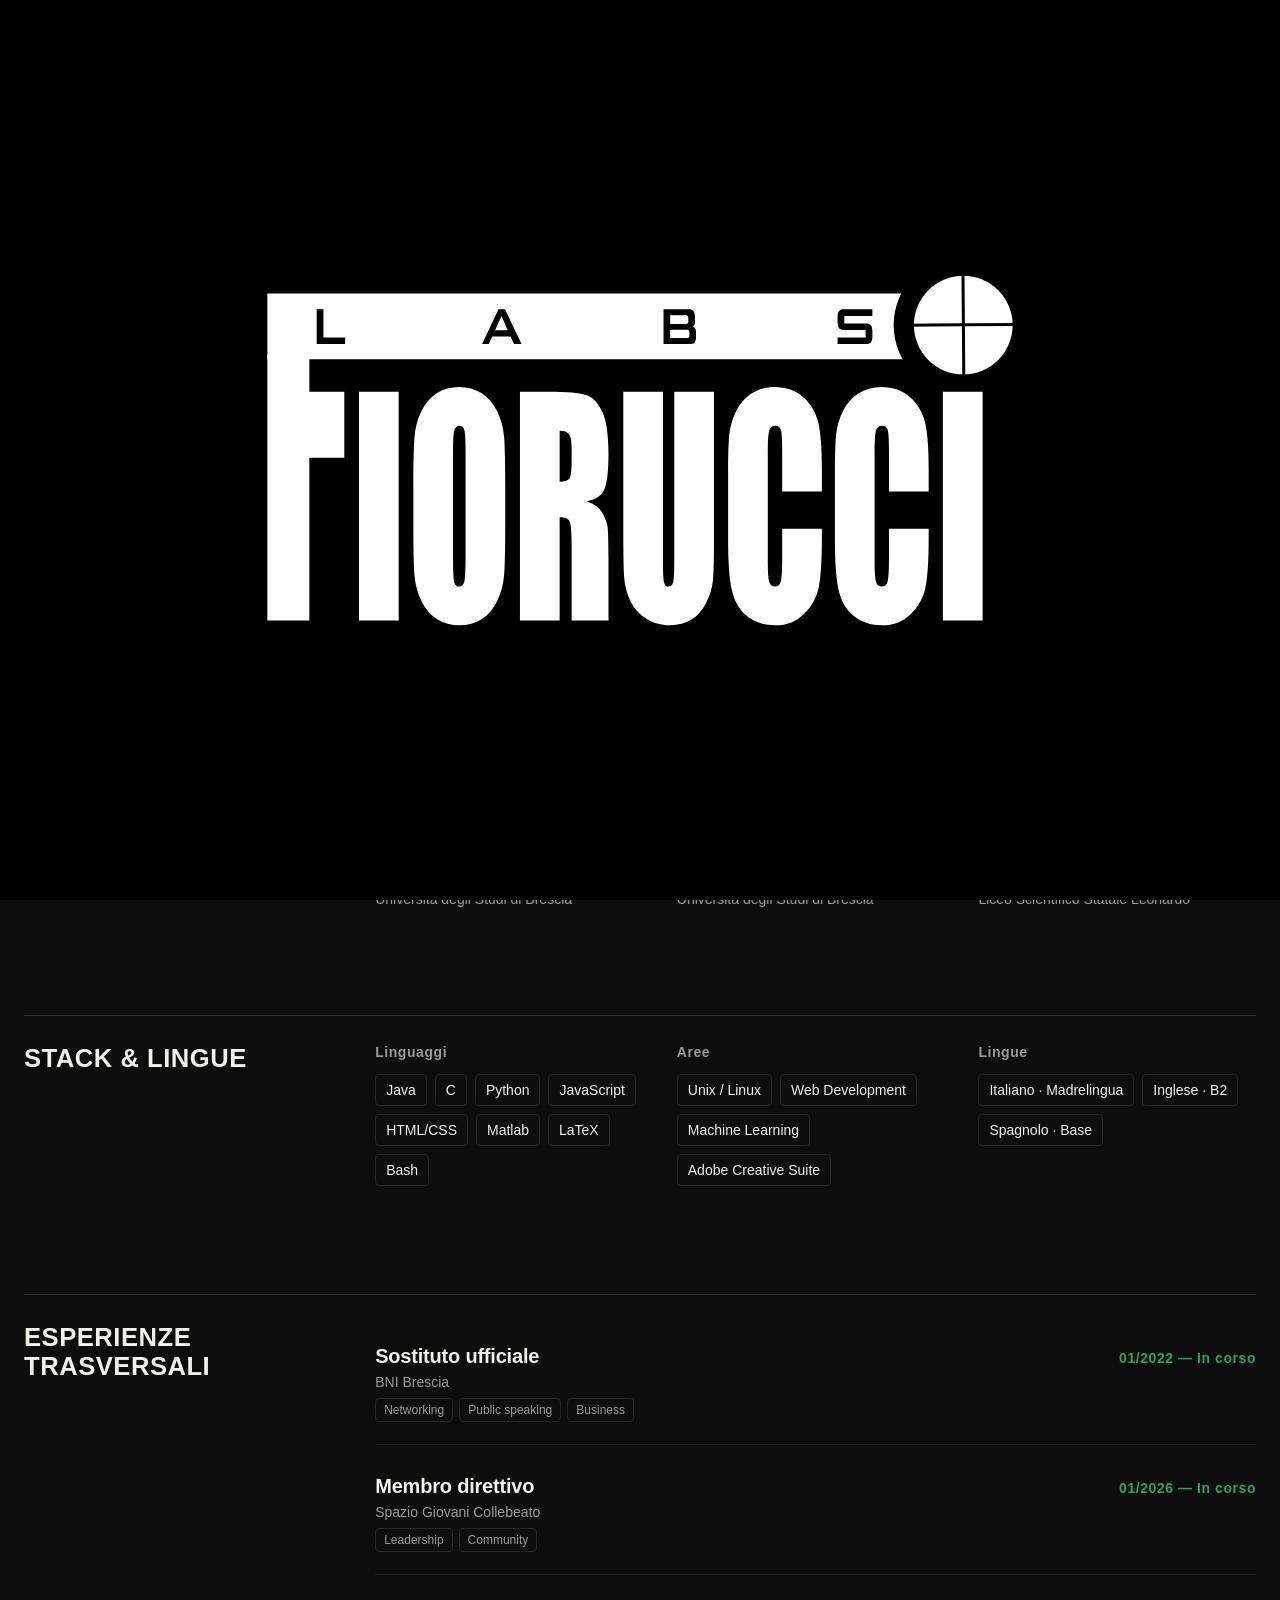
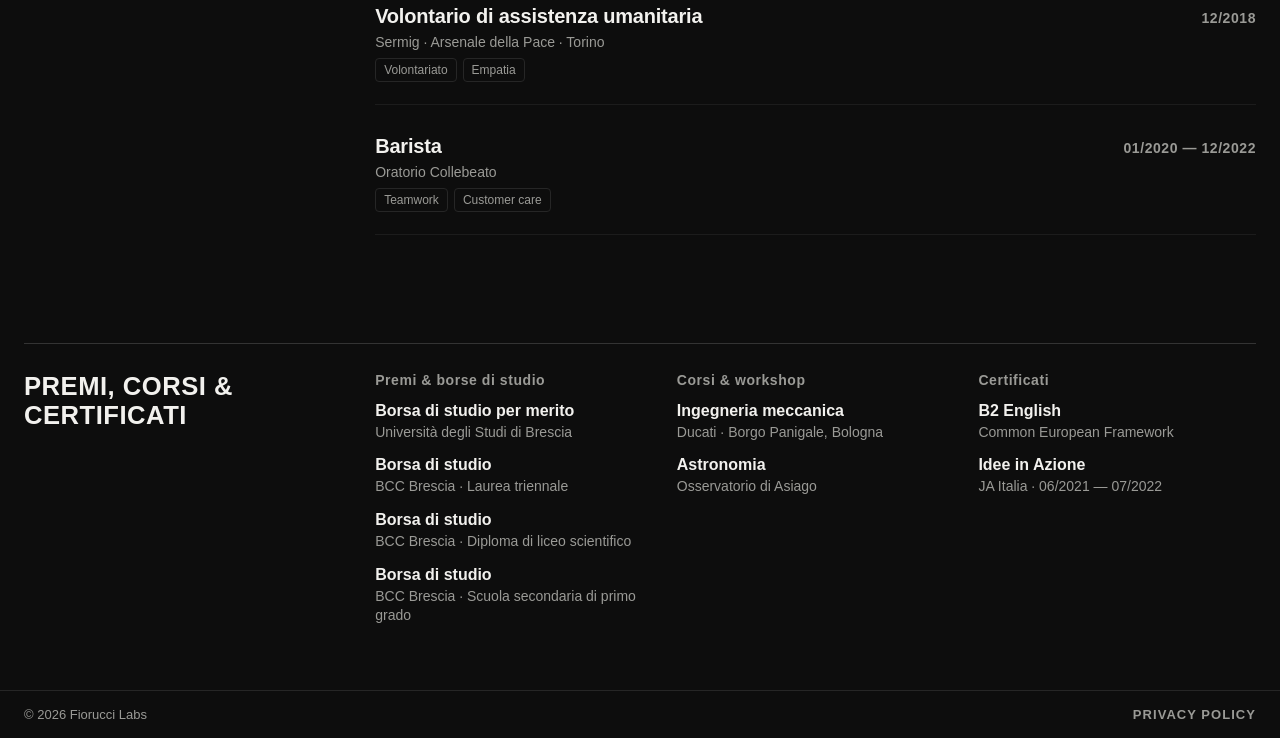
==== commit 5094d263: "CV: script aggiornato (link al Percorso verso il CV) Co-Authored-By: Claude Opus 5.5 <noreply@anthro" ====
--- a/index.html
+++ b/index.html
@@ -29,7 +29,7 @@
 <link rel="apple-touch-icon" href="/apple-touch-icon.png">
 <link rel="stylesheet" href="/site.6a9d0fba7c.css">
 <script>(function(r){r.classList.add('js');try{if(!sessionStorage.getItem('fiorucciIntroSeen')&&!matchMedia('(prefers-reduced-motion: reduce)').matches){r.classList.add('intro-pending');setTimeout(function(){r.classList.remove('intro-pending')},4000)}}catch(e){}})(document.documentElement)</script>
-<script src="/site.585dcb14d2.js" defer></script>
+<script src="/site.9d725d00a2.js" defer></script>
 </head>
 <body>
 <a class="skip" href="#main">Salta al contenuto</a>
